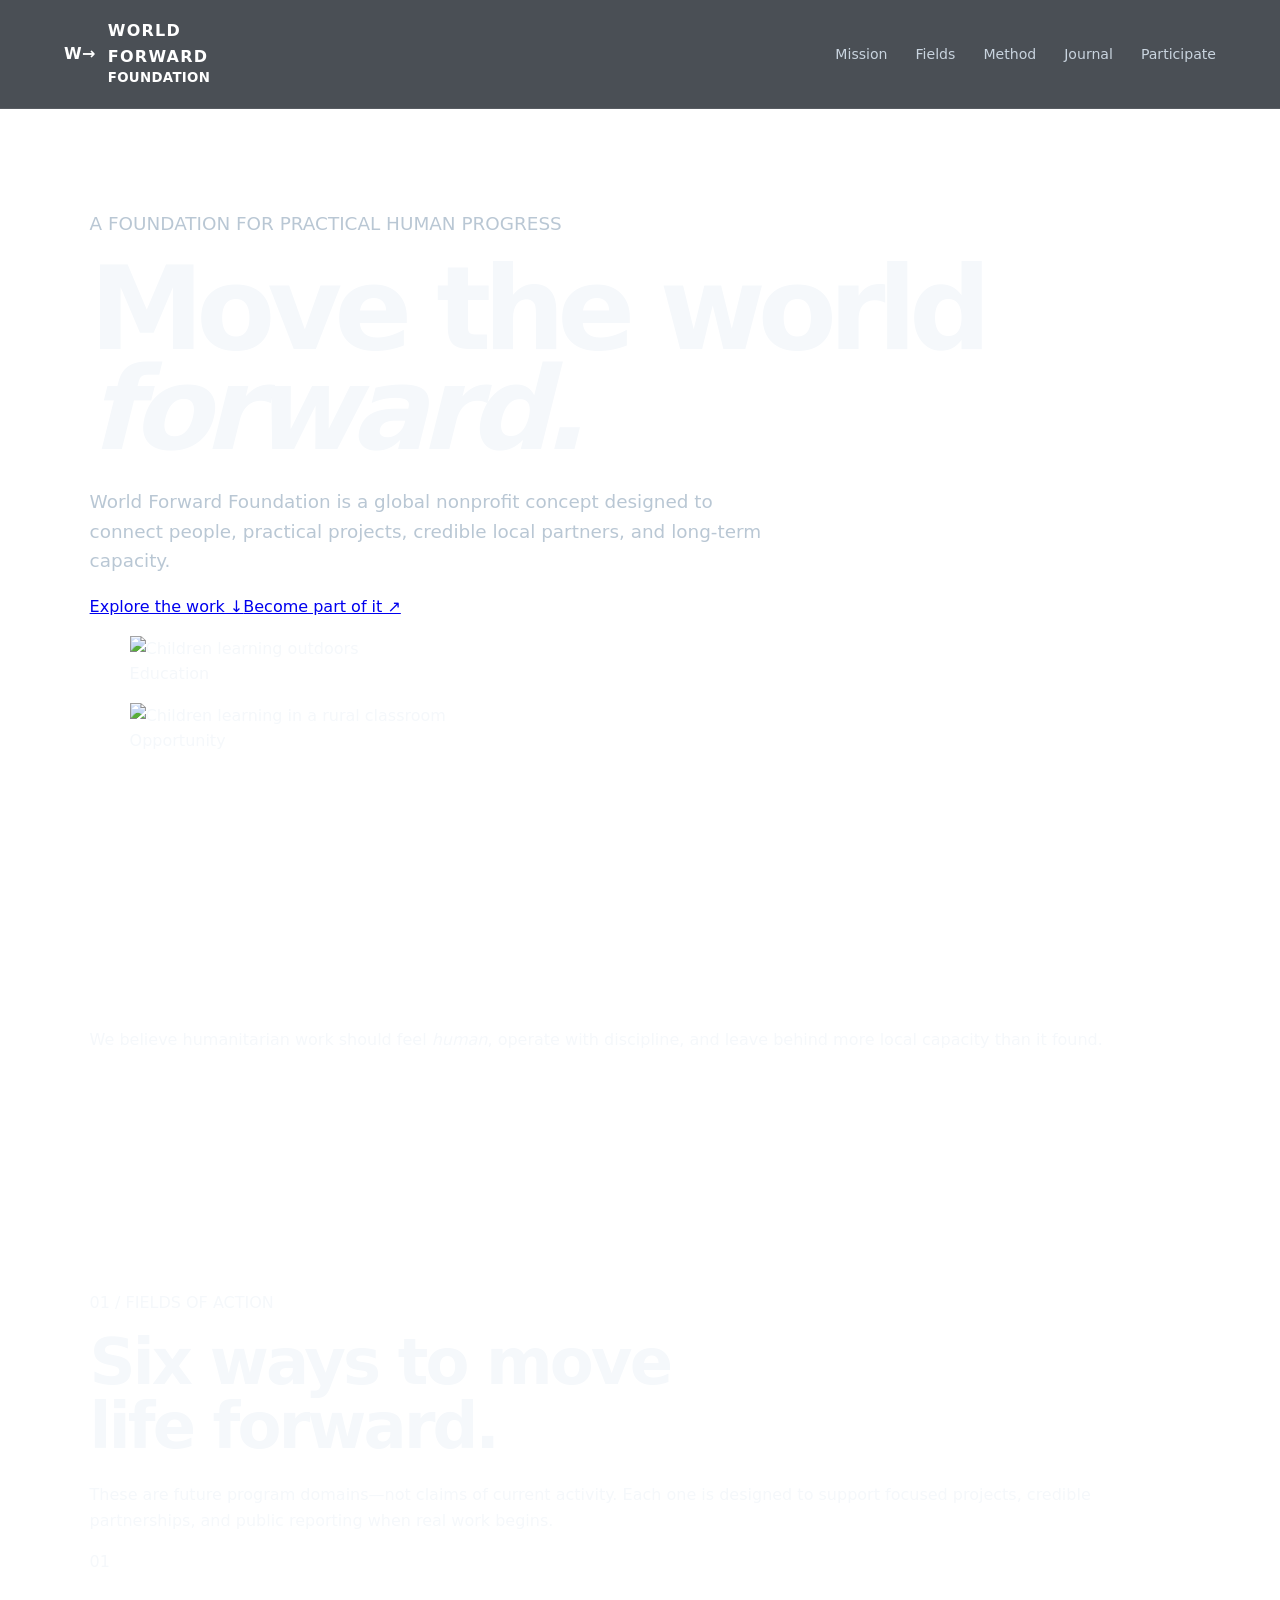
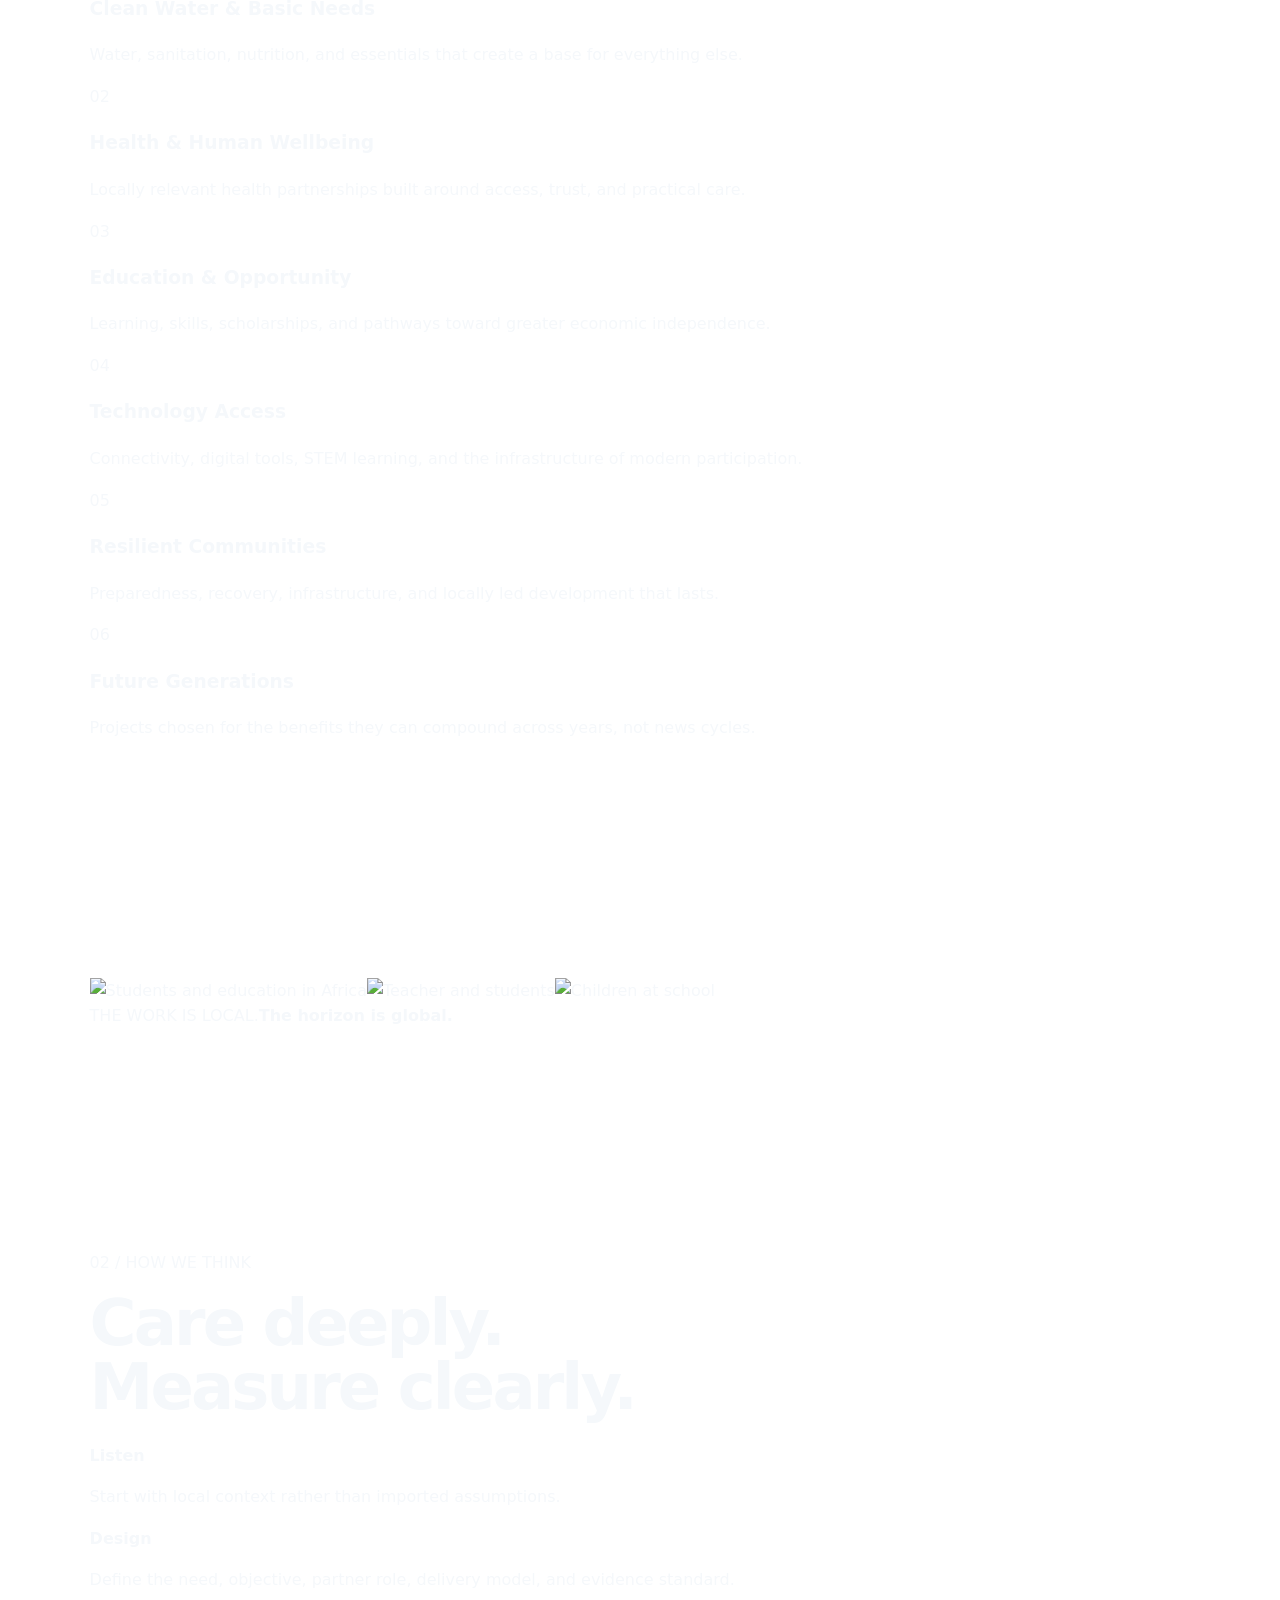
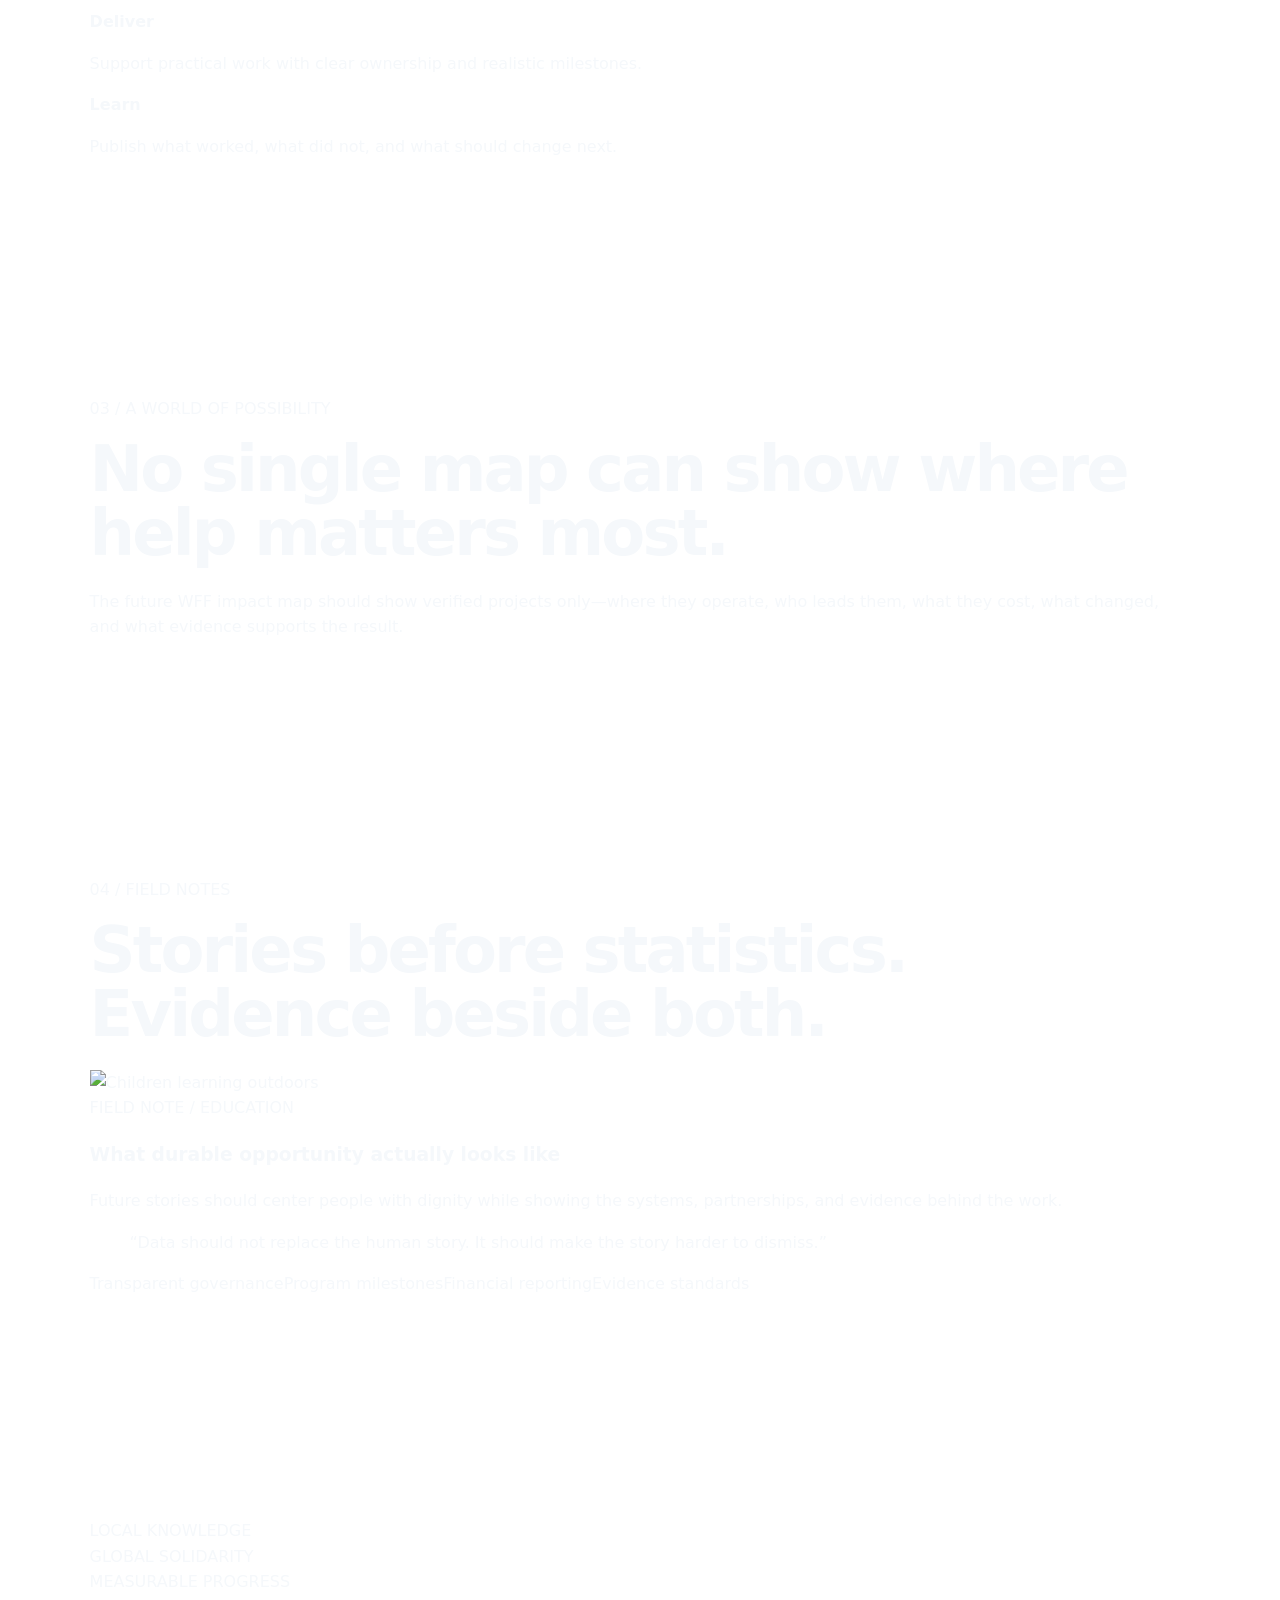
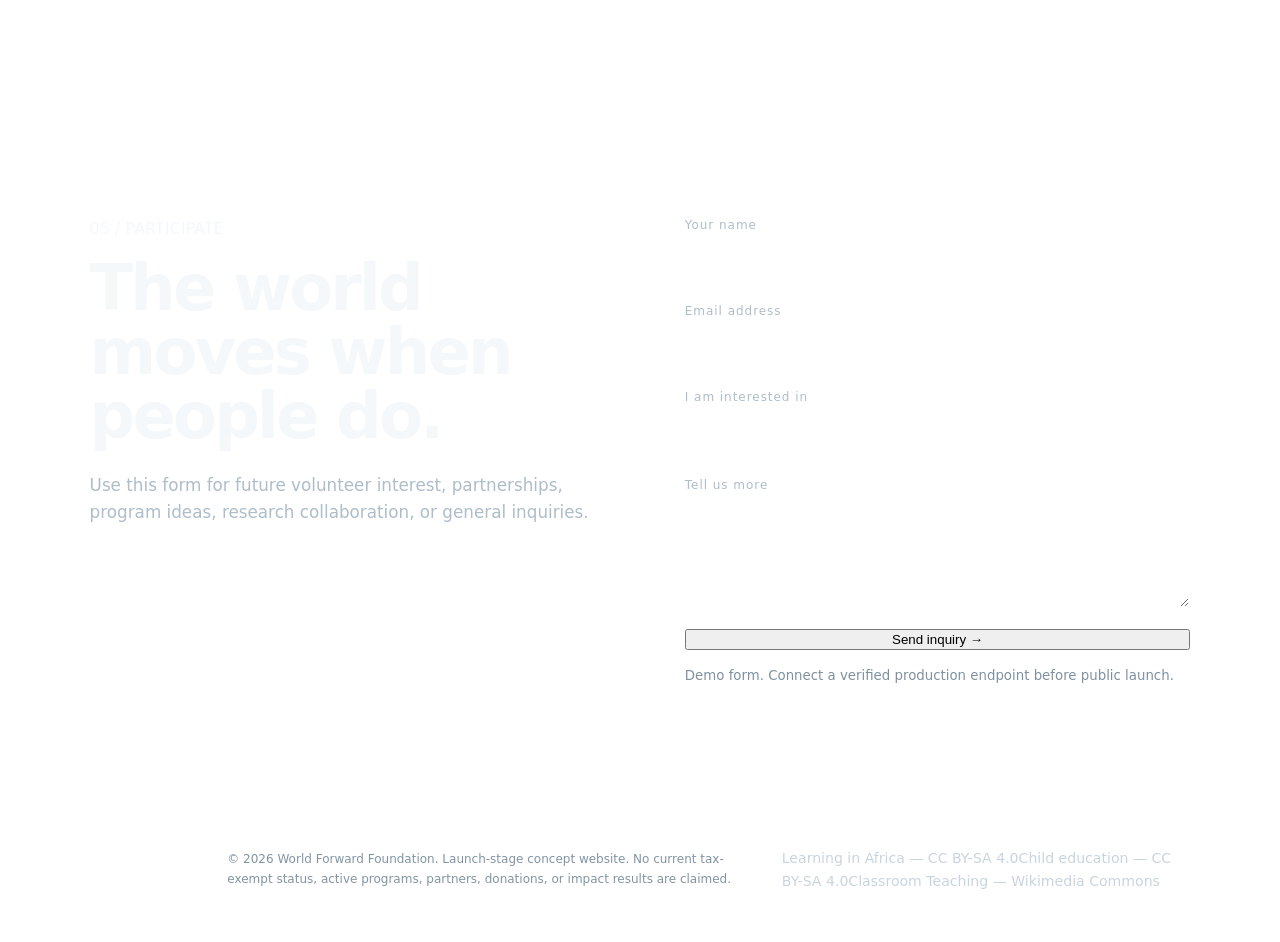
==== index.html @ eb0d929a "Completely redesign WFF as global humanitarian editorial experience" ====
<!doctype html><html lang="en"><head><meta charset="utf-8"><meta name="viewport" content="width=device-width,initial-scale=1"><title>World Forward Foundation | WFF</title><meta name="description" content="World Forward Foundation is a global nonprofit concept for practical, measurable human progress across borders."><link rel="stylesheet" href="styles.css"></head><body><header><a class="brand" href="#top"><span class="mark">W→</span><span><b>WORLD FORWARD</b><small>FOUNDATION</small></span></a><nav><a href="#mission">Mission</a><a href="#fields">Fields</a><a href="#method">Method</a><a href="#journal">Journal</a><a class="donate" href="#contact">Participate</a></nav><button id="menu" aria-label="Toggle navigation">Menu</button></header><main id="top"><section class="hero"><div class="hero-copy"><p class="label">A FOUNDATION FOR PRACTICAL HUMAN PROGRESS</p><h1>Move the world<br><i>forward.</i></h1><p class="intro">World Forward Foundation is a global nonprofit concept designed to connect people, practical projects, credible local partners, and long-term capacity.</p><div class="hero-links"><a href="#fields">Explore the work ↓</a><a href="#contact">Become part of it ↗</a></div></div><div class="hero-collage"><figure class="photo p1"><img src="https://commons.wikimedia.org/wiki/Special:Redirect/file/Learning%20in%20Africa.jpg?width=1200" alt="Children learning outdoors"><figcaption>Education</figcaption></figure><figure class="photo p2"><img src="https://commons.wikimedia.org/wiki/Special:Redirect/file/Child%20education%201234.jpg?width=1200" alt="Children learning in a rural classroom"><figcaption>Opportunity</figcaption></figure><div class="globe" aria-hidden="true"><span></span><span></span><span></span></div></div></section><section class="statement reveal" id="mission"><p>We believe humanitarian work should feel <em>human</em>, operate with discipline, and leave behind more local capacity than it found.</p></section><section id="fields" class="fields"><div class="fields-head"><div><span class="chapter">01 / FIELDS OF ACTION</span><h2>Six ways to move<br>life forward.</h2></div><p>These are future program domains—not claims of current activity. Each one is designed to support focused projects, credible partnerships, and public reporting when real work begins.</p></div><div class="field-grid"><article class="field reveal"><span>01</span><h3>Clean Water & Basic Needs</h3><p>Water, sanitation, nutrition, and essentials that create a base for everything else.</p><div class="field-line"></div></article><article class="field reveal"><span>02</span><h3>Health & Human Wellbeing</h3><p>Locally relevant health partnerships built around access, trust, and practical care.</p><div class="field-line"></div></article><article class="field reveal"><span>03</span><h3>Education & Opportunity</h3><p>Learning, skills, scholarships, and pathways toward greater economic independence.</p><div class="field-line"></div></article><article class="field reveal"><span>04</span><h3>Technology Access</h3><p>Connectivity, digital tools, STEM learning, and the infrastructure of modern participation.</p><div class="field-line"></div></article><article class="field reveal"><span>05</span><h3>Resilient Communities</h3><p>Preparedness, recovery, infrastructure, and locally led development that lasts.</p><div class="field-line"></div></article><article class="field reveal"><span>06</span><h3>Future Generations</h3><p>Projects chosen for the benefits they can compound across years, not news cycles.</p><div class="field-line"></div></article></div></section><section class="image-break"><div class="image-track"><img src="https://commons.wikimedia.org/wiki/Special:Redirect/file/Africa%20education.jpg?width=1600" alt="Students and education in Africa"><img src="https://commons.wikimedia.org/wiki/Special:Redirect/file/Classroom%20Teaching.jpg?width=1600" alt="Teacher and students"><img src="https://commons.wikimedia.org/wiki/Special:Redirect/file/Children%20at%20school%20in%20Africa.jpg?width=1200" alt="Children at school"></div><div class="image-caption"><span>THE WORK IS LOCAL.</span><strong>The horizon is global.</strong></div></section><section id="method" class="method"><div class="method-title reveal"><span class="chapter">02 / HOW WE THINK</span><h2>Care deeply.<br>Measure clearly.</h2></div><div class="method-steps"><article><b>Listen</b><p>Start with local context rather than imported assumptions.</p></article><article><b>Design</b><p>Define the need, objective, partner role, delivery model, and evidence standard.</p></article><article><b>Deliver</b><p>Support practical work with clear ownership and realistic milestones.</p></article><article><b>Learn</b><p>Publish what worked, what did not, and what should change next.</p></article></div></section><section class="map-section"><div class="map-copy reveal"><span class="chapter">03 / A WORLD OF POSSIBILITY</span><h2>No single map can show where help matters most.</h2><p>The future WFF impact map should show verified projects only—where they operate, who leads them, what they cost, what changed, and what evidence supports the result.</p></div><div class="world-map" aria-label="Abstract world map"><span class="land l1"></span><span class="land l2"></span><span class="land l3"></span><span class="land l4"></span><span class="route r1"></span><span class="route r2"></span><i class="pulse a"></i><i class="pulse b"></i><i class="pulse c"></i></div></section><section id="journal" class="journal"><div class="journal-head"><span class="chapter">04 / FIELD NOTES</span><h2>Stories before statistics.<br>Evidence beside both.</h2></div><div class="journal-grid"><article class="feature reveal"><div class="feature-img"><img src="https://commons.wikimedia.org/wiki/Special:Redirect/file/Learning%20in%20Africa.jpg?width=1400" alt="Children learning outdoors"></div><span>FIELD NOTE / EDUCATION</span><h3>What durable opportunity actually looks like</h3><p>Future stories should center people with dignity while showing the systems, partnerships, and evidence behind the work.</p></article><aside><blockquote>“Data should not replace the human story. It should make the story harder to dismiss.”</blockquote><div class="proof"><span>Transparent governance</span><span>Program milestones</span><span>Financial reporting</span><span>Evidence standards</span></div></aside></div></section><section class="manifesto"><div class="manifesto-line">LOCAL KNOWLEDGE</div><div class="manifesto-line outline">GLOBAL SOLIDARITY</div><div class="manifesto-line">MEASURABLE PROGRESS</div></section><section id="contact" class="contact"><div class="contact-intro"><span class="chapter">05 / PARTICIPATE</span><h2>The world moves when people do.</h2><p>Use this form for future volunteer interest, partnerships, program ideas, research collaboration, or general inquiries.</p></div><form id="contactForm"><label>Your name<input required name="name"></label><label>Email address<input required type="email" name="email"></label><label>I am interested in<select name="interest"><option>Volunteering</option><option>Institutional partnership</option><option>Program collaboration</option><option>Research / technical support</option><option>General inquiry</option></select></label><label>Tell us more<textarea required name="message" rows="5"></textarea></label><button type="submit">Send inquiry <span>→</span></button><small id="status">Demo form. Connect a verified production endpoint before public launch.</small></form></section></main><footer><div class="brand"><span class="mark">W→</span><span><b>WORLD FORWARD</b><small>FOUNDATION</small></span></div><p>© 2026 World Forward Foundation. Launch-stage concept website. No current tax-exempt status, active programs, partners, donations, or impact results are claimed.</p><div class="credits"><a href="https://commons.wikimedia.org/wiki/File:Learning_in_Africa.jpg" target="_blank" rel="noreferrer">Learning in Africa — CC BY-SA 4.0</a><a href="https://commons.wikimedia.org/wiki/File:Child_education_1234.jpg" target="_blank" rel="noreferrer">Child education — CC BY-SA 4.0</a><a href="https://commons.wikimedia.org/wiki/File:Classroom_Teaching.jpg" target="_blank" rel="noreferrer">Classroom Teaching — Wikimedia Commons</a></div></footer><script src="script.js"></script></body></html>
---- styles.css ----
*{box-sizing:border-box}html{scroll-behavior:smooth}body{margin:0;background:var(--bg);color:#f5f8fb;font-family:Inter,ui-sans-serif,system-ui,-apple-system,Segoe UI,sans-serif;line-height:1.6}body:before{content:"";position:fixed;inset:0;pointer-events:none;background:radial-gradient(circle at 80% 10%,color-mix(in srgb,var(--accent) 12%,transparent),transparent 30%),linear-gradient(90deg,rgba(255,255,255,.025) 1px,transparent 1px),linear-gradient(rgba(255,255,255,.02) 1px,transparent 1px);background-size:auto,70px 70px,70px 70px}header{position:fixed;z-index:20;top:0;left:0;right:0;display:flex;align-items:center;justify-content:space-between;padding:18px 5vw;background:rgba(5,12,20,.72);backdrop-filter:blur(18px);border-bottom:1px solid #ffffff14}.brand{display:flex;align-items:center;gap:12px;color:white;text-decoration:none}.brand b{display:grid;place-items:center;width:46px;height:46px;border:1px solid var(--accent);border-radius:50%;letter-spacing:.08em}.brand span{font-weight:700;letter-spacing:.02em}nav{display:flex;gap:28px}nav a,footer a{color:#c9d4df;text-decoration:none;font-size:.88rem}nav a:hover{color:white}#menu{display:none;background:none;border:0;color:white;font-size:1.5rem}.hero{min-height:100vh;display:flex;flex-direction:column;justify-content:center;padding:130px 7vw 70px;position:relative;overflow:hidden}.hero h1{font-size:clamp(3.8rem,9vw,9rem);line-height:.87;letter-spacing:-.07em;max-width:1050px;margin:20px 0 28px}.hero p{max-width:700px;font-size:1.15rem;color:#b9c7d4}.eyebrow{font-size:.72rem;letter-spacing:.24em;color:var(--accent);font-weight:800}.actions{display:flex;gap:14px;margin-top:25px}.btn,.ghost{display:inline-block;padding:14px 20px;border-radius:999px;text-decoration:none;font-weight:750;border:0;cursor:pointer}.btn{background:var(--accent);color:#061018}.ghost{border:1px solid #ffffff38;color:white}.scroll{position:absolute;bottom:30px;color:#748596;font-size:.68rem;letter-spacing:.2em}.orb{position:absolute;width:500px;height:500px;right:-80px;top:17%;border-radius:50%;border:1px solid #ffffff22;background:radial-gradient(circle at 35% 30%,color-mix(in srgb,var(--accent2) 45%,transparent),transparent 32%),radial-gradient(circle at 60% 65%,color-mix(in srgb,var(--accent) 35%,transparent),transparent 45%);box-shadow:inset 0 0 80px #ffffff0d,0 0 120px color-mix(in srgb,var(--accent) 15%,transparent);animation:float 7s ease-in-out infinite}@keyframes float{50%{transform:translateY(-18px) rotate(5deg)}}section{padding:110px 7vw;border-top:1px solid #ffffff12}.split,.section-head,.impact,.contact,.cta{display:grid;grid-template-columns:1fr 1fr;gap:7vw;align-items:start}h2{font-size:clamp(2.4rem,5vw,5rem);line-height:1;letter-spacing:-.045em;margin:15px 0 24px}.split p,.section-head p,.impact-copy p,.trans p,.contact p{color:#aebdca;font-size:1.05rem}.muted{font-size:.86rem!important}.grid{display:grid;grid-template-columns:repeat(3,1fr);gap:14px;margin-top:55px}.card{min-height:300px;padding:28px;border:1px solid #ffffff18;background:#ffffff08;position:relative;transition:.3s}.card:hover{transform:translateY(-6px);border-color:color-mix(in srgb,var(--accent) 60%,transparent);background:#ffffff0d}.card span{color:var(--accent);font-size:.75rem}.card h3{font-size:1.55rem;margin-top:55px}.card p{color:#9eb0bf}.text-btn{background:none;border:0;padding:0;color:white;font-weight:700;cursor:pointer}.map{min-height:520px;border-radius:50%;aspect-ratio:1;max-width:520px;border:1px solid #ffffff24;position:relative;display:grid;place-items:center;background:radial-gradient(circle,color-mix(in srgb,var(--accent2) 13%,transparent),transparent 60%)}.rings,.rings:before,.rings:after{position:absolute;inset:14%;border:1px solid #ffffff17;border-radius:50%;content:""}.rings:before{inset:18%}.rings:after{inset:36%}.dot{position:absolute;width:10px;height:10px;border-radius:50%;background:var(--accent);box-shadow:0 0 20px var(--accent)}.d1{top:28%;left:35%}.d2{top:54%;right:20%}.d3{bottom:23%;left:30%}.d4{top:18%;right:35%}.map strong{font-size:.72rem;letter-spacing:.18em}.metrics{display:grid;grid-template-columns:repeat(3,1fr);gap:10px;margin-top:35px}.metrics div{padding:18px;border-top:1px solid #ffffff26}.metrics b{display:block;color:var(--accent);font-size:1.4rem}.metrics span{font-size:.78rem;color:#aebdca}.trans{text-align:center}.trans p{max-width:720px;margin:auto}.trans-row{display:grid;grid-template-columns:repeat(4,1fr);margin-top:50px;border:1px solid #ffffff16}.trans-row span{padding:24px;border-right:1px solid #ffffff16}.trans-row span:last-child{border:0}.cta{align-items:end;background:linear-gradient(120deg,color-mix(in srgb,var(--accent) 14%,transparent),transparent)}.cta .btn{justify-self:end}.contact form{display:grid;gap:15px}.contact label{font-size:.75rem;letter-spacing:.08em;color:#aebdca}.contact input,.contact textarea,.contact select{width:100%;margin-top:7px;padding:14px;background:#ffffff08;border:1px solid #ffffff20;border-radius:8px;color:white}.contact select option{color:#111}.contact small{color:#7f91a0}footer{padding:40px 7vw;border-top:1px solid #ffffff15;display:flex;align-items:center;justify-content:space-between;gap:25px;color:#8294a4;font-size:.75rem}.modal{display:none;position:fixed;inset:0;z-index:50;background:#000b;backdrop-filter:blur(10px);place-items:center;padding:20px}.modal.open{display:grid}.modalbox{max-width:650px;background:#0b1823;border:1px solid #ffffff25;padding:45px;position:relative}.modalbox #close{position:absolute;right:20px;top:15px;background:none;border:0;color:white;font-size:2rem;cursor:pointer}@media(max-width:850px){nav{display:none;position:absolute;top:82px;left:0;right:0;background:#07111ff5;padding:25px 7vw;flex-direction:column}nav.open{display:flex}#menu{display:block}.orb{width:340px;height:340px;opacity:.6}.split,.section-head,.impact,.contact,.cta{grid-template-columns:1fr}.grid{grid-template-columns:1fr}.map{max-width:390px}.trans-row{grid-template-columns:1fr 1fr}.trans-row span{border-bottom:1px solid #ffffff16}.cta .btn{justify-self:start}footer{align-items:flex-start;flex-direction:column}.hero h1{font-size:clamp(3.4rem,16vw,6rem)}}
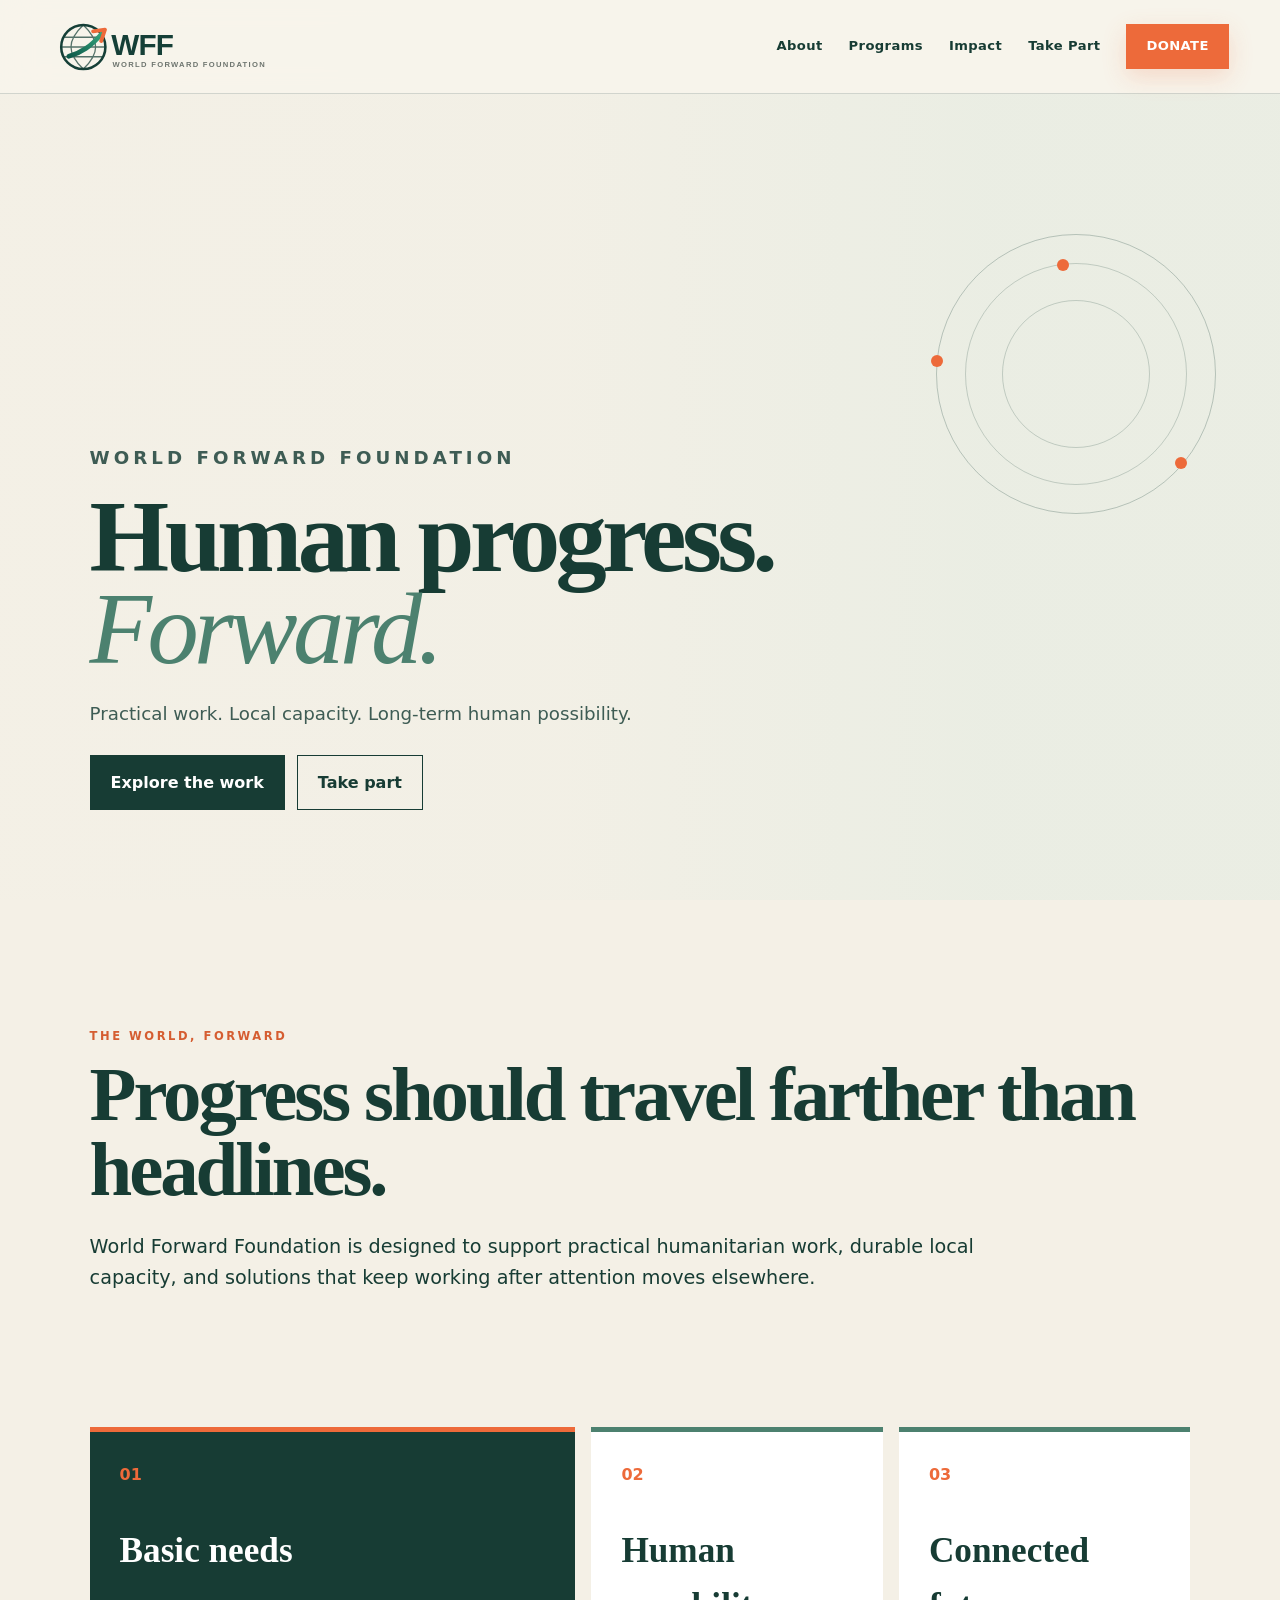
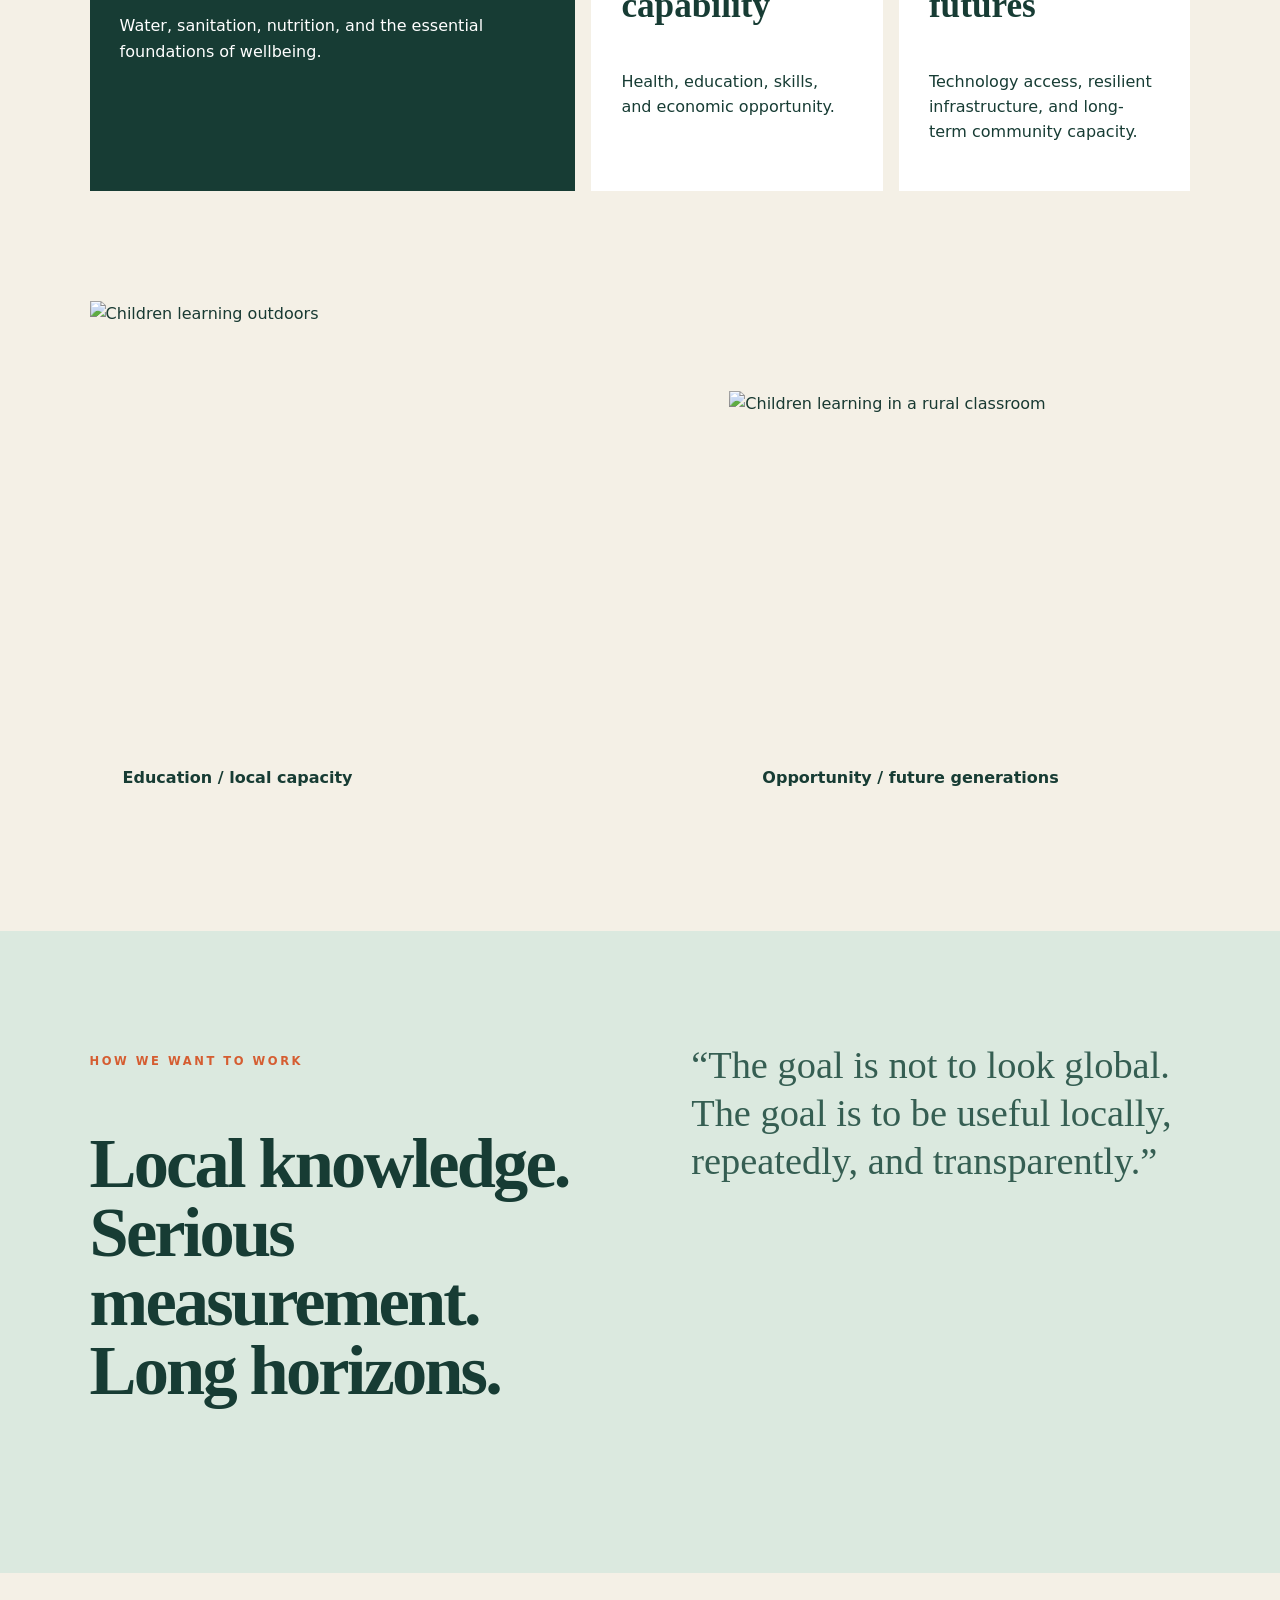
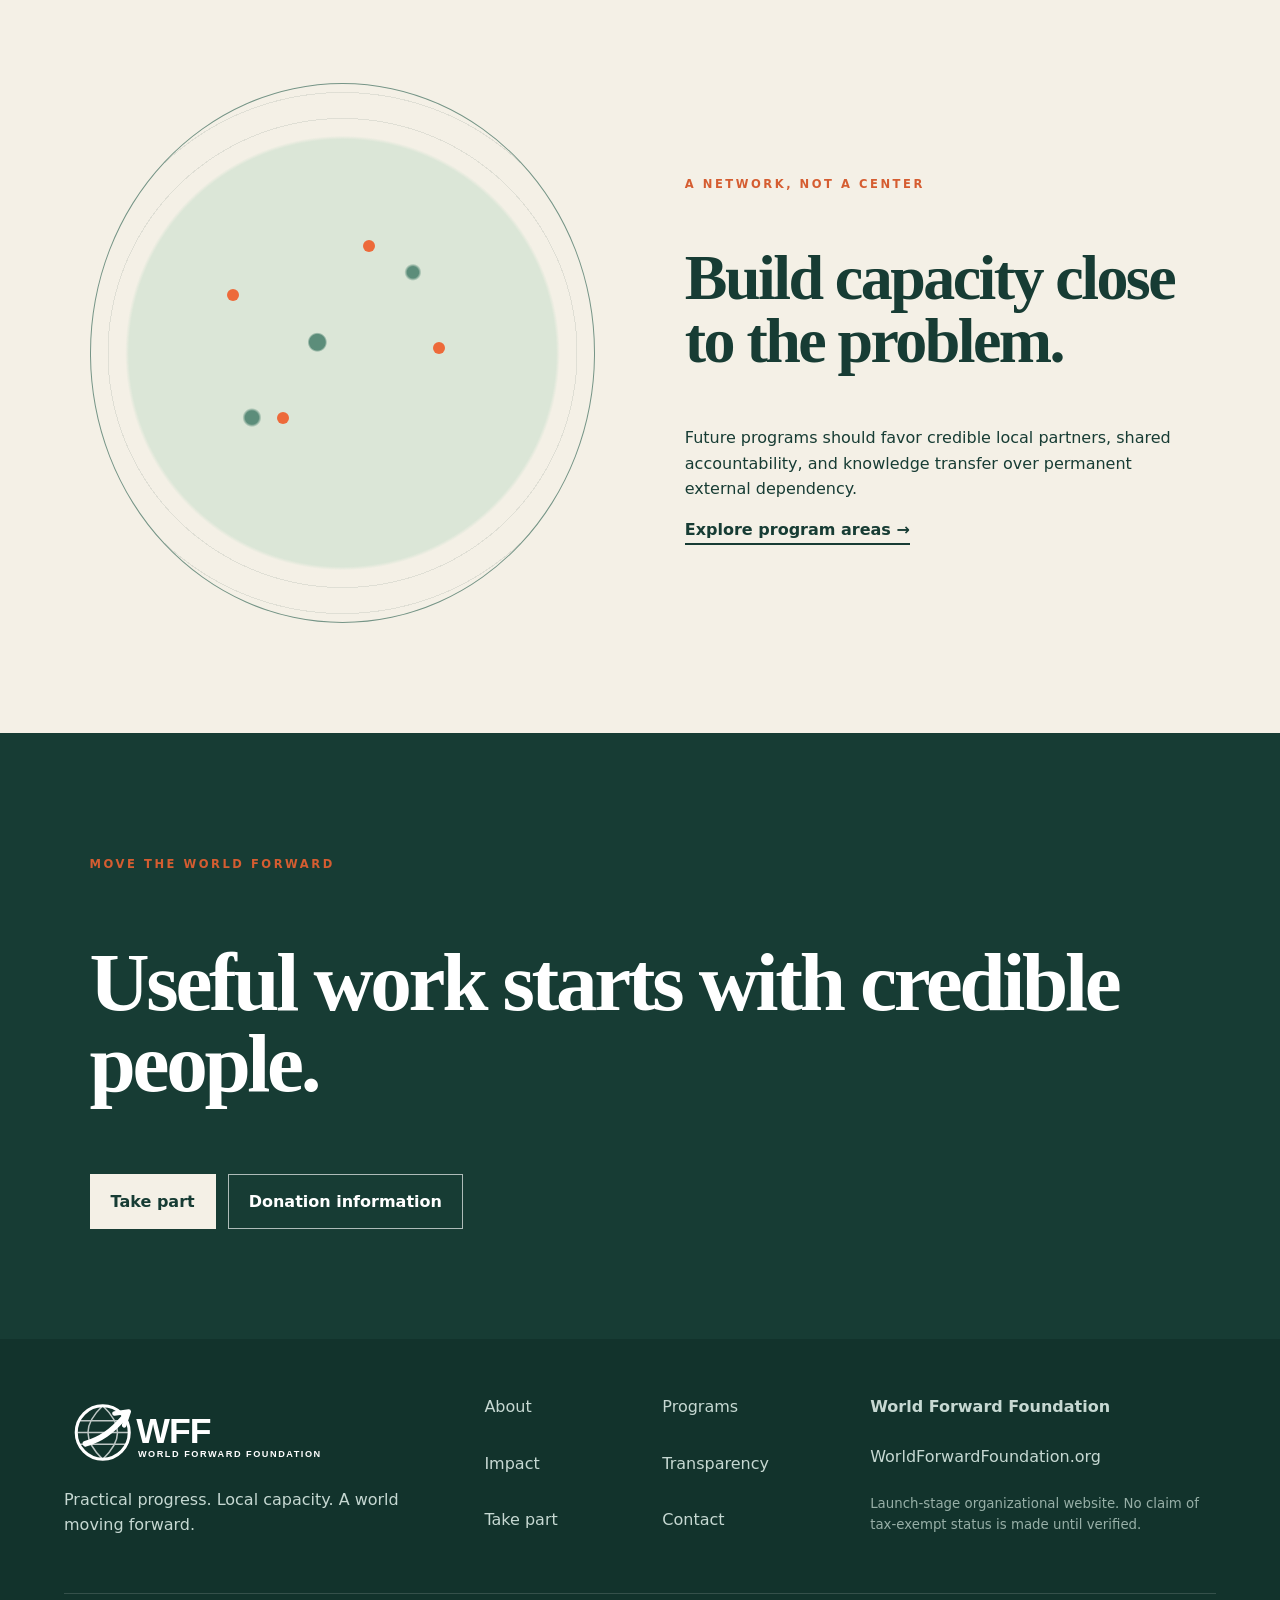
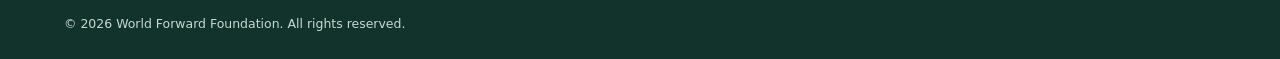
==== commit b0bf903e: "Transform World Forward home into multi-page architecture" ====
--- a/index.html
+++ b/index.html
@@ -1 +1 @@
-<!doctype html><html lang="en"><head><meta charset="utf-8"><meta name="viewport" content="width=device-width,initial-scale=1"><title>World Forward Foundation | WFF</title><meta name="description" content="World Forward Foundation is a global nonprofit concept for practical, measurable human progress across borders."><link rel="stylesheet" href="styles.css"></head><body><header><a class="brand" href="#top"><span class="mark">W→</span><span><b>WORLD FORWARD</b><small>FOUNDATION</small></span></a><nav><a href="#mission">Mission</a><a href="#fields">Fields</a><a href="#method">Method</a><a href="#journal">Journal</a><a class="donate" href="#contact">Participate</a></nav><button id="menu" aria-label="Toggle navigation">Menu</button></header><main id="top"><section class="hero"><div class="hero-copy"><p class="label">A FOUNDATION FOR PRACTICAL HUMAN PROGRESS</p><h1>Move the world<br><i>forward.</i></h1><p class="intro">World Forward Foundation is a global nonprofit concept designed to connect people, practical projects, credible local partners, and long-term capacity.</p><div class="hero-links"><a href="#fields">Explore the work ↓</a><a href="#contact">Become part of it ↗</a></div></div><div class="hero-collage"><figure class="photo p1"><img src="https://commons.wikimedia.org/wiki/Special:Redirect/file/Learning%20in%20Africa.jpg?width=1200" alt="Children learning outdoors"><figcaption>Education</figcaption></figure><figure class="photo p2"><img src="https://commons.wikimedia.org/wiki/Special:Redirect/file/Child%20education%201234.jpg?width=1200" alt="Children learning in a rural classroom"><figcaption>Opportunity</figcaption></figure><div class="globe" aria-hidden="true"><span></span><span></span><span></span></div></div></section><section class="statement reveal" id="mission"><p>We believe humanitarian work should feel <em>human</em>, operate with discipline, and leave behind more local capacity than it found.</p></section><section id="fields" class="fields"><div class="fields-head"><div><span class="chapter">01 / FIELDS OF ACTION</span><h2>Six ways to move<br>life forward.</h2></div><p>These are future program domains—not claims of current activity. Each one is designed to support focused projects, credible partnerships, and public reporting when real work begins.</p></div><div class="field-grid"><article class="field reveal"><span>01</span><h3>Clean Water & Basic Needs</h3><p>Water, sanitation, nutrition, and essentials that create a base for everything else.</p><div class="field-line"></div></article><article class="field reveal"><span>02</span><h3>Health & Human Wellbeing</h3><p>Locally relevant health partnerships built around access, trust, and practical care.</p><div class="field-line"></div></article><article class="field reveal"><span>03</span><h3>Education & Opportunity</h3><p>Learning, skills, scholarships, and pathways toward greater economic independence.</p><div class="field-line"></div></article><article class="field reveal"><span>04</span><h3>Technology Access</h3><p>Connectivity, digital tools, STEM learning, and the infrastructure of modern participation.</p><div class="field-line"></div></article><article class="field reveal"><span>05</span><h3>Resilient Communities</h3><p>Preparedness, recovery, infrastructure, and locally led development that lasts.</p><div class="field-line"></div></article><article class="field reveal"><span>06</span><h3>Future Generations</h3><p>Projects chosen for the benefits they can compound across years, not news cycles.</p><div class="field-line"></div></article></div></section><section class="image-break"><div class="image-track"><img src="https://commons.wikimedia.org/wiki/Special:Redirect/file/Africa%20education.jpg?width=1600" alt="Students and education in Africa"><img src="https://commons.wikimedia.org/wiki/Special:Redirect/file/Classroom%20Teaching.jpg?width=1600" alt="Teacher and students"><img src="https://commons.wikimedia.org/wiki/Special:Redirect/file/Children%20at%20school%20in%20Africa.jpg?width=1200" alt="Children at school"></div><div class="image-caption"><span>THE WORK IS LOCAL.</span><strong>The horizon is global.</strong></div></section><section id="method" class="method"><div class="method-title reveal"><span class="chapter">02 / HOW WE THINK</span><h2>Care deeply.<br>Measure clearly.</h2></div><div class="method-steps"><article><b>Listen</b><p>Start with local context rather than imported assumptions.</p></article><article><b>Design</b><p>Define the need, objective, partner role, delivery model, and evidence standard.</p></article><article><b>Deliver</b><p>Support practical work with clear ownership and realistic milestones.</p></article><article><b>Learn</b><p>Publish what worked, what did not, and what should change next.</p></article></div></section><section class="map-section"><div class="map-copy reveal"><span class="chapter">03 / A WORLD OF POSSIBILITY</span><h2>No single map can show where help matters most.</h2><p>The future WFF impact map should show verified projects only—where they operate, who leads them, what they cost, what changed, and what evidence supports the result.</p></div><div class="world-map" aria-label="Abstract world map"><span class="land l1"></span><span class="land l2"></span><span class="land l3"></span><span class="land l4"></span><span class="route r1"></span><span class="route r2"></span><i class="pulse a"></i><i class="pulse b"></i><i class="pulse c"></i></div></section><section id="journal" class="journal"><div class="journal-head"><span class="chapter">04 / FIELD NOTES</span><h2>Stories before statistics.<br>Evidence beside both.</h2></div><div class="journal-grid"><article class="feature reveal"><div class="feature-img"><img src="https://commons.wikimedia.org/wiki/Special:Redirect/file/Learning%20in%20Africa.jpg?width=1400" alt="Children learning outdoors"></div><span>FIELD NOTE / EDUCATION</span><h3>What durable opportunity actually looks like</h3><p>Future stories should center people with dignity while showing the systems, partnerships, and evidence behind the work.</p></article><aside><blockquote>“Data should not replace the human story. It should make the story harder to dismiss.”</blockquote><div class="proof"><span>Transparent governance</span><span>Program milestones</span><span>Financial reporting</span><span>Evidence standards</span></div></aside></div></section><section class="manifesto"><div class="manifesto-line">LOCAL KNOWLEDGE</div><div class="manifesto-line outline">GLOBAL SOLIDARITY</div><div class="manifesto-line">MEASURABLE PROGRESS</div></section><section id="contact" class="contact"><div class="contact-intro"><span class="chapter">05 / PARTICIPATE</span><h2>The world moves when people do.</h2><p>Use this form for future volunteer interest, partnerships, program ideas, research collaboration, or general inquiries.</p></div><form id="contactForm"><label>Your name<input required name="name"></label><label>Email address<input required type="email" name="email"></label><label>I am interested in<select name="interest"><option>Volunteering</option><option>Institutional partnership</option><option>Program collaboration</option><option>Research / technical support</option><option>General inquiry</option></select></label><label>Tell us more<textarea required name="message" rows="5"></textarea></label><button type="submit">Send inquiry <span>→</span></button><small id="status">Demo form. Connect a verified production endpoint before public launch.</small></form></section></main><footer><div class="brand"><span class="mark">W→</span><span><b>WORLD FORWARD</b><small>FOUNDATION</small></span></div><p>© 2026 World Forward Foundation. Launch-stage concept website. No current tax-exempt status, active programs, partners, donations, or impact results are claimed.</p><div class="credits"><a href="https://commons.wikimedia.org/wiki/File:Learning_in_Africa.jpg" target="_blank" rel="noreferrer">Learning in Africa — CC BY-SA 4.0</a><a href="https://commons.wikimedia.org/wiki/File:Child_education_1234.jpg" target="_blank" rel="noreferrer">Child education — CC BY-SA 4.0</a><a href="https://commons.wikimedia.org/wiki/File:Classroom_Teaching.jpg" target="_blank" rel="noreferrer">Classroom Teaching — Wikimedia Commons</a></div></footer><script src="script.js"></script></body></html>+<!doctype html><html lang="en"><head><meta charset="utf-8"><meta name="viewport" content="width=device-width,initial-scale=1"><meta name="color-scheme" content="light dark"><title>World Forward Foundation | Human Progress, Forward</title><meta name="description" content="A global nonprofit concept focused on practical humanitarian progress, local capacity, education, health, water, technology access, and resilient communities."><link rel="canonical" href="https://worldforwardfoundation.org/"><meta property="og:type" content="website"><meta property="og:site_name" content="World Forward Foundation"><meta property="og:title" content="World Forward Foundation | Human Progress, Forward"><meta property="og:description" content="A global nonprofit concept focused on practical humanitarian progress, local capacity, education, health, water, technology access, and resilient communities."><meta property="og:url" content="https://worldforwardfoundation.org/"><meta property="og:image" content="https://commons.wikimedia.org/wiki/Special:Redirect/file/Learning%20in%20Africa.jpg?width=1600"><meta name="twitter:card" content="summary_large_image"><meta name="twitter:title" content="World Forward Foundation | Human Progress, Forward"><meta name="twitter:description" content="A global nonprofit concept focused on practical humanitarian progress, local capacity, education, health, water, technology access, and resilient communities."><link rel="icon" href="/assets/favicon.svg" type="image/svg+xml"><link rel="stylesheet" href="/site.css"><script type="application/ld+json">{"@context":"https://schema.org","@graph":[{"@type":["Organization","NGO"],"@id":"https://worldforwardfoundation.org/#organization","name":"World Forward Foundation","url":"https://worldforwardfoundation.org","description":"A global nonprofit concept focused on practical humanitarian progress, local capacity, education, health, water, technology access, and resilient communities."},{"@type":"WebSite","@id":"https://worldforwardfoundation.org/#website","url":"https://worldforwardfoundation.org","name":"World Forward Foundation","publisher":{"@id":"https://worldforwardfoundation.org/#organization"}},{"@type":"WebPage","@id":"https://worldforwardfoundation.org/#webpage","url":"https://worldforwardfoundation.org/","name":"World Forward Foundation | Human Progress, Forward","isPartOf":{"@id":"https://worldforwardfoundation.org/#website"},"about":{"@id":"https://worldforwardfoundation.org/#organization"}}]}</script></head><body class="wff"><a class="skip" href="#main">Skip to content</a><header class="global-header"><a class="logo-link" href="/" aria-label="World Forward Foundation home"><img src="/assets/wff-logo.svg" alt="World Forward Foundation"></a><nav aria-label="Primary"><a href="/about">About</a><a href="/initiatives">Programs</a><a href="/impact">Impact</a><a href="/get-involved">Take Part</a><a class="donate" href="/donate">Donate</a></nav><button class="menu" aria-label="Open navigation" aria-expanded="false">☰</button></header><main id="main"><section class="page-hero home-hero"><div class="hero-media" aria-hidden="true"></div><div class="hero-copy"><p class="kicker">WORLD FORWARD FOUNDATION</p><h1>Human progress.<br><em>Forward.</em></h1><p>Practical work. Local capacity. Long-term human possibility.</p><div class="hero-actions"><a class="button ink" href="/initiatives">Explore the work</a><a class="button line" href="/get-involved">Take part</a></div></div><div class="orbit" aria-hidden="true"><i></i><i></i><i></i></div></section><section class="manifesto"><p class="eyebrow">THE WORLD, FORWARD</p><h2>Progress should travel farther than headlines.</h2><p>World Forward Foundation is designed to support practical humanitarian work, durable local capacity, and solutions that keep working after attention moves elsewhere.</p></section><section class="world-grid"><article class="feature"><span>01</span><h3>Basic needs</h3><p>Water, sanitation, nutrition, and the essential foundations of wellbeing.</p></article><article><span>02</span><h3>Human capability</h3><p>Health, education, skills, and economic opportunity.</p></article><article><span>03</span><h3>Connected futures</h3><p>Technology access, resilient infrastructure, and long-term community capacity.</p></article></section><section class="field-mosaic"><figure><img loading="lazy" decoding="async" width="1200" height="900" src="https://commons.wikimedia.org/wiki/Special:Redirect/file/Learning%20in%20Africa.jpg?width=1200" alt="Children learning outdoors"><figcaption>Education / local capacity</figcaption></figure><figure><img loading="lazy" decoding="async" width="1200" height="900" src="https://commons.wikimedia.org/wiki/Special:Redirect/file/Child%20education%201234.jpg?width=1200" alt="Children learning in a rural classroom"><figcaption>Opportunity / future generations</figcaption></figure></section><section class="field-note"><div><p class="eyebrow">HOW WE WANT TO WORK</p><h2>Local knowledge. Serious measurement. Long horizons.</h2></div><blockquote>“The goal is not to look global. The goal is to be useful locally, repeatedly, and transparently.”</blockquote></section><section class="map-section"><div class="map-visual" aria-hidden="true"><span class="pulse p1"></span><span class="pulse p2"></span><span class="pulse p3"></span><span class="pulse p4"></span></div><div><p class="eyebrow">A NETWORK, NOT A CENTER</p><h2>Build capacity close to the problem.</h2><p>Future programs should favor credible local partners, shared accountability, and knowledge transfer over permanent external dependency.</p><a class="text-link" href="/initiatives">Explore program areas →</a></div></section><section class="cta-band"><p class="eyebrow">MOVE THE WORLD FORWARD</p><h2>Useful work starts with credible people.</h2><div><a class="button paper" href="/get-involved">Take part</a><a class="button ghost" href="/donate">Donation information</a></div></section></main><footer class="global-footer"><div class="footer-brand"><img src="/assets/wff-logo.svg" alt=""><p>Practical progress. Local capacity. A world moving forward.</p></div><nav aria-label="Footer"><a href="/about">About</a><a href="/initiatives">Programs</a><a href="/impact">Impact</a><a href="/transparency">Transparency</a><a href="/get-involved">Take part</a><a href="/contact">Contact</a></nav><div class="footer-note"><b>World Forward Foundation</b><span>WorldForwardFoundation.org</span><small>Launch-stage organizational website. No claim of tax-exempt status is made until verified.</small></div><p class="copyright">© 2026 World Forward Foundation. All rights reserved.</p></footer><script src="/site.js" defer></script></body></html>
--- a/site.css
+++ b/site.css
@@ -0,0 +1 @@
+*{box-sizing:border-box}html{scroll-behavior:smooth}body{margin:0;background:#f4f0e6;color:#173c34;font-family:Inter,ui-sans-serif,system-ui,-apple-system,"Segoe UI",sans-serif;line-height:1.58}img{max-width:100%;display:block}a{color:inherit}.skip{position:absolute;left:-9999px;top:10px;background:#fff;color:#163f35;padding:10px;z-index:999}.skip:focus{left:10px}.global-header{height:94px;position:fixed;top:0;left:0;right:0;z-index:80;padding:13px 4vw;display:flex;align-items:center;justify-content:space-between;background:rgba(248,245,236,.92);backdrop-filter:blur(15px);border-bottom:1px solid rgba(21,63,55,.17)}.logo-link{width:255px}.logo-link img{height:64px;width:100%;object-fit:contain;object-position:left center}.global-header nav{display:flex;gap:26px;align-items:center}.global-header nav a{text-decoration:none;font-size:.82rem;font-weight:800;letter-spacing:.03em}.global-header nav a[aria-current=page]{text-decoration:underline;text-underline-offset:6px}.global-header .donate{background:#ed6a3a;color:#fff;padding:12px 20px;text-transform:uppercase;box-shadow:0 8px 24px rgba(237,106,58,.2)}.menu{display:none;background:0;border:0;color:#173c34;font-size:1.6rem}.page-hero{min-height:63vh;padding:170px 7vw 90px;position:relative;overflow:hidden;display:flex;align-items:end;background:#dfeae2}.page-hero.home-hero{min-height:100vh;background:#e9ede3}.hero-media{position:absolute;inset:0;background:linear-gradient(135deg,#dce7dd 0%,#f2e9d8 56%,#ebc9a8 100%)}.home-hero .hero-media{background-image:linear-gradient(90deg,rgba(244,240,230,.97) 0%,rgba(244,240,230,.82) 44%,rgba(244,240,230,.12) 77%),url('https://commons.wikimedia.org/wiki/Special:Redirect/file/Learning%20in%20Africa.jpg?width=1800');background-size:cover;background-position:center}.hero-copy{position:relative;z-index:2;max-width:930px}.kicker,.eyebrow{font-size:.72rem;letter-spacing:.22em;font-weight:900;text-transform:uppercase;color:#d55d31}.page-hero h1{font-family:Georgia,"Times New Roman",serif;font-size:clamp(3.8rem,8vw,8.4rem);line-height:.9;letter-spacing:-.045em;margin:18px 0 25px}.page-hero h1 em{font-weight:400;color:#4c816f}.page-hero p{font-size:1.14rem;max-width:740px;color:#3e5c54}.hero-actions,.cta-band>div{display:flex;gap:12px;flex-wrap:wrap;margin-top:26px}.button{display:inline-flex;align-items:center;justify-content:center;padding:14px 20px;text-decoration:none;font-weight:900;border:1px solid transparent;cursor:pointer}.button.ink{background:#173c34;color:#fff}.button.orange{background:#ed6a3a;color:#fff}.button.line{border-color:#173c34}.button.paper{background:#f4f0e6;color:#173c34}.button.ghost{border-color:rgba(255,255,255,.65);color:#fff}.orbit{position:absolute;right:5vw;top:26%;width:280px;height:280px;border:1px solid rgba(23,60,52,.25);border-radius:50%;animation:spin 24s linear infinite}.orbit:before,.orbit:after{content:"";position:absolute;inset:28px;border:1px solid rgba(23,60,52,.2);border-radius:50%}.orbit:after{inset:65px}.orbit i{position:absolute;width:12px;height:12px;background:#ed6a3a;border-radius:50%}.orbit i:nth-child(1){top:24px;left:120px}.orbit i:nth-child(2){bottom:44px;right:28px}.orbit i:nth-child(3){top:120px;left:-6px}.manifesto{padding:115px 7vw;max-width:1400px}.manifesto h2,.field-note h2,.map-section h2,.cta-band h2,.content-grid h2,.editorial h2,.governance h2,.initiative-index h2,.initiative-stack h2,.impact-lead h2,.status-panel h2,.donate-copy h2,.donor-standards h2,.contact-shell h2,.involve-grid h2{font-family:Georgia,"Times New Roman",serif;line-height:.98;letter-spacing:-.04em}.manifesto h2{font-size:clamp(3rem,6vw,6.4rem);margin:12px 0 25px}.manifesto>p:last-child{max-width:900px;font-size:1.2rem}.world-grid{padding:0 7vw 110px;display:grid;grid-template-columns:1.25fr .75fr .75fr;gap:16px}.world-grid article{min-height:330px;padding:30px;background:#fff;border-top:5px solid #4c816f}.world-grid .feature{background:#173c34;color:#fff;border-color:#ed6a3a}.world-grid span{color:#ed6a3a;font-weight:900}.world-grid h3{font-family:Georgia,serif;font-size:2.2rem}.field-note{padding:110px 7vw;background:#dbe9df;display:grid;grid-template-columns:1fr 1fr;gap:8vw}.field-note h2{font-size:clamp(3rem,5.5vw,5.7rem)}blockquote{font-family:Georgia,serif;font-size:clamp(1.8rem,3vw,3.2rem);line-height:1.25;margin:0;color:#355e52}.map-section{padding:110px 7vw;display:grid;grid-template-columns:1fr 1fr;gap:7vw;align-items:center}.map-visual{height:540px;border-radius:50%;position:relative;background:radial-gradient(circle at 45% 48%,#5c8d7a 0 2%,transparent 2.5%),radial-gradient(circle at 64% 35%,#5c8d7a 0 1.2%,transparent 1.8%),radial-gradient(circle at 32% 62%,#5c8d7a 0 1.4%,transparent 2%),radial-gradient(circle,#dbe6d7 0 58%,transparent 59%),repeating-radial-gradient(circle,#173c3418 0 1px,transparent 1px 26px);border:1px solid #769587}.pulse{position:absolute;width:12px;height:12px;background:#ed6a3a;border-radius:50%;box-shadow:0 0 0 0 rgba(237,106,58,.45);animation:pulse 2.6s infinite}.p1{top:29%;left:54%}.p2{top:48%;left:68%}.p3{top:61%;left:37%}.p4{top:38%;left:27%}.map-section h2{font-size:clamp(3rem,5vw,5.6rem)}.text-link{font-weight:900;text-decoration:none;border-bottom:2px solid currentColor;padding-bottom:4px}.cta-band{padding:110px 7vw;background:#173c34;color:#fff}.cta-band h2{font-size:clamp(3rem,6.5vw,6.7rem);max-width:1100px}.content-grid,.impact-lead,.initiative-index{padding:100px 7vw;display:grid;grid-template-columns:1.2fr .8fr;gap:7vw;align-items:start}.content-grid h2,.impact-lead h2,.initiative-index h2{font-size:clamp(3rem,5vw,5.8rem);margin:12px 0 25px}.principle-card{background:#173c34;color:#fff;padding:35px;border-left:8px solid #ed6a3a;font-family:Georgia,serif;font-size:1.25rem}.editorial,.governance,.donor-standards{padding:100px 7vw;background:#fff}.editorial>h2,.governance h2,.donor-standards h2{font-size:clamp(3rem,5vw,5.5rem)}.three{display:grid;grid-template-columns:repeat(3,1fr);gap:18px}.three article{padding:25px;border-top:3px solid #4c816f;background:#f6f2e9}.three span{color:#ed6a3a;font-weight:900}.governance{display:grid;grid-template-columns:.7fr 1.3fr;gap:7vw}.governance ol{list-style:none;padding:0;margin:0}.governance li{display:grid;grid-template-columns:160px 1fr;gap:20px;padding:22px 0;border-top:1px solid #c9c6bc}.initiative-stack{padding:0 7vw 110px}.initiative-stack article{display:grid;grid-template-columns:110px 1fr;gap:30px;padding:45px 0;border-top:1px solid #789487}.initiative-stack article>span{font-family:Georgia,serif;font-size:3rem;color:#ed6a3a}.initiative-stack h2{font-size:clamp(2.3rem,4vw,4.8rem);margin:0 0 12px}.metric-model{display:grid;grid-template-columns:repeat(5,1fr);padding:0 7vw 100px}.metric-model article{padding:28px;border-top:4px solid #4c816f;border-right:1px solid #bdc8c0}.metric-model b{font-family:Georgia,serif;font-size:3.5rem;color:#ed6a3a}.status-panel{padding:90px 7vw;background:#173c34;color:#fff;display:grid;grid-template-columns:1fr 1fr;gap:7vw}.status-panel h2{font-size:clamp(3rem,6vw,6rem)}.status-list p{display:flex;justify-content:space-between;gap:20px;border-top:1px solid rgba(255,255,255,.3);padding:18px 0}.status-list span{color:#d7e4df}.document-grid{padding:20px 7vw 100px;display:grid;grid-template-columns:repeat(2,1fr);gap:16px}.document-grid article{padding:30px;background:#fff;border-top:4px solid #4c816f}.document-grid span{display:inline-block;margin-top:18px;color:#d55d31;font-weight:800}.involve-grid{padding:100px 7vw;display:grid;grid-template-columns:repeat(3,1fr);gap:16px}.involve-grid article{padding:32px;background:#fff;border-top:5px solid #ed6a3a}.involve-grid h2{font-size:clamp(2.1rem,3vw,3.4rem)}.donate-shell,.contact-shell{padding:110px 7vw;display:grid;grid-template-columns:1fr 1fr;gap:7vw;align-items:start}.donate-copy h2,.contact-shell h2{font-size:clamp(3rem,5vw,5.8rem);margin:10px 0 25px}.compliance{margin:30px 0;padding:22px;background:#fff;border-left:6px solid #ed6a3a}.donation-preview{background:#173c34;color:#fff;padding:35px;box-shadow:0 30px 80px rgba(23,60,52,.18)}.donation-preview h3{font-family:Georgia,serif;font-size:2rem}.amounts{display:grid;grid-template-columns:repeat(4,1fr);gap:8px;margin:18px 0}.amounts button,.donation-preview input{padding:13px;border:1px solid rgba(255,255,255,.3);background:rgba(255,255,255,.07);color:#fff}.donation-preview label{display:grid;gap:7px}.donation-preview .button{width:100%;margin-top:18px}.donation-preview small{display:block;margin-top:14px;color:#afc4bc}.contact-notes{margin-top:35px}.contact-notes p{padding:15px 0;border-top:1px solid #b7c3bb}.contact-form{display:grid;gap:16px;background:#fff;padding:35px}.contact-form label{font-weight:800;font-size:.82rem}.contact-form input,.contact-form select,.contact-form textarea{width:100%;margin-top:7px;padding:13px;border:1px solid #aebbb4;background:#fbfaf7}.form-status{font-size:.8rem;color:#66756e}.global-footer{padding:55px 5vw 25px;background:#12332c;color:#c6d8d2;display:grid;grid-template-columns:1.1fr 1fr 1fr;gap:40px}.footer-brand img{width:265px;filter:brightness(0) invert(1)}.footer-brand p{max-width:370px}.global-footer nav{display:grid;grid-template-columns:1fr 1fr;gap:10px}.global-footer nav a{text-decoration:none}.footer-note{display:grid;gap:6px}.footer-note small{max-width:390px;color:#97afa7}.copyright{grid-column:1/-1;border-top:1px solid rgba(255,255,255,.15);padding-top:20px;margin:0;font-size:.78rem}@keyframes spin{to{transform:rotate(360deg)}}@keyframes pulse{70%{box-shadow:0 0 0 18px rgba(237,106,58,0)}}@media(max-width:900px){.global-header nav{display:none;position:absolute;top:94px;left:0;right:0;padding:25px 6vw;background:#f4f0e6;flex-direction:column;align-items:flex-start}.global-header nav.open{display:flex}.menu{display:block}.page-hero{padding-top:150px}.orbit{opacity:.35;right:-120px}.world-grid,.field-note,.map-section,.content-grid,.governance,.status-panel,.donate-shell,.contact-shell,.impact-lead,.initiative-index{grid-template-columns:1fr}.world-grid,.three,.involve-grid{grid-template-columns:1fr}.metric-model{grid-template-columns:1fr 1fr}.global-footer{grid-template-columns:1fr}.document-grid{grid-template-columns:1fr}.logo-link{width:225px}}@media(max-width:580px){.page-hero h1{font-size:clamp(3.3rem,17vw,5.5rem)}.manifesto,.editorial,.governance,.donor-standards,.content-grid,.impact-lead,.initiative-index,.donate-shell,.contact-shell{padding:75px 6vw}.initiative-stack{padding:0 6vw 75px}.initiative-stack article{grid-template-columns:55px 1fr;gap:14px}.metric-model{grid-template-columns:1fr}.amounts{grid-template-columns:1fr 1fr}.global-footer nav{grid-template-columns:1fr 1fr}.logo-link{width:200px}}@media(prefers-reduced-motion:reduce){html{scroll-behavior:auto}.orbit,.pulse{animation:none}}.field-mosaic{display:grid;grid-template-columns:1.15fr .85fr;gap:16px;padding:0 7vw 110px}.field-mosaic figure{margin:0;position:relative;overflow:hidden;min-height:520px}.field-mosaic figure:last-child{min-height:430px;align-self:end}.field-mosaic img{width:100%;height:100%;position:absolute;inset:0;object-fit:cover;filter:saturate(.88) contrast(1.02)}.field-mosaic figcaption{position:absolute;left:20px;bottom:20px;background:#f4f0e6;padding:10px 13px;font-weight:800;color:#173c34}@media(max-width:900px){.field-mosaic{grid-template-columns:1fr}.field-mosaic figure,.field-mosaic figure:last-child{min-height:420px}}
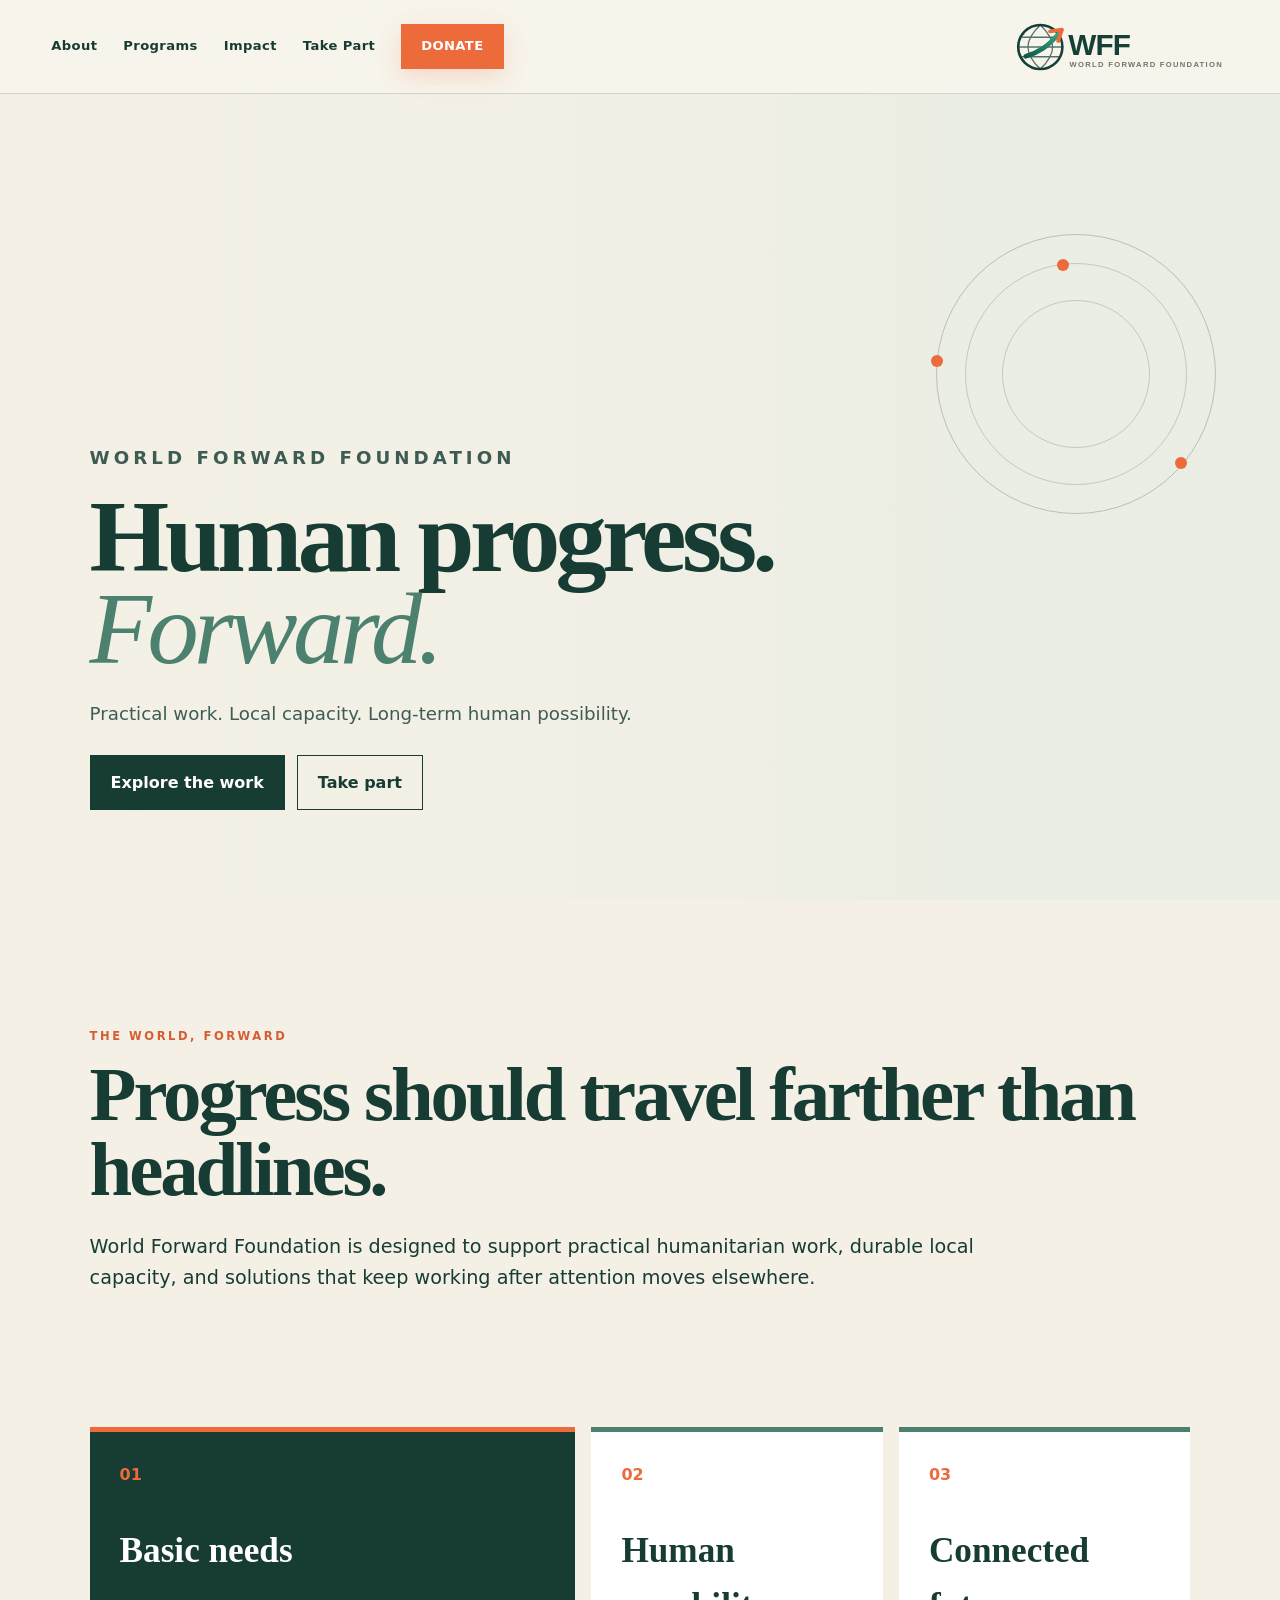
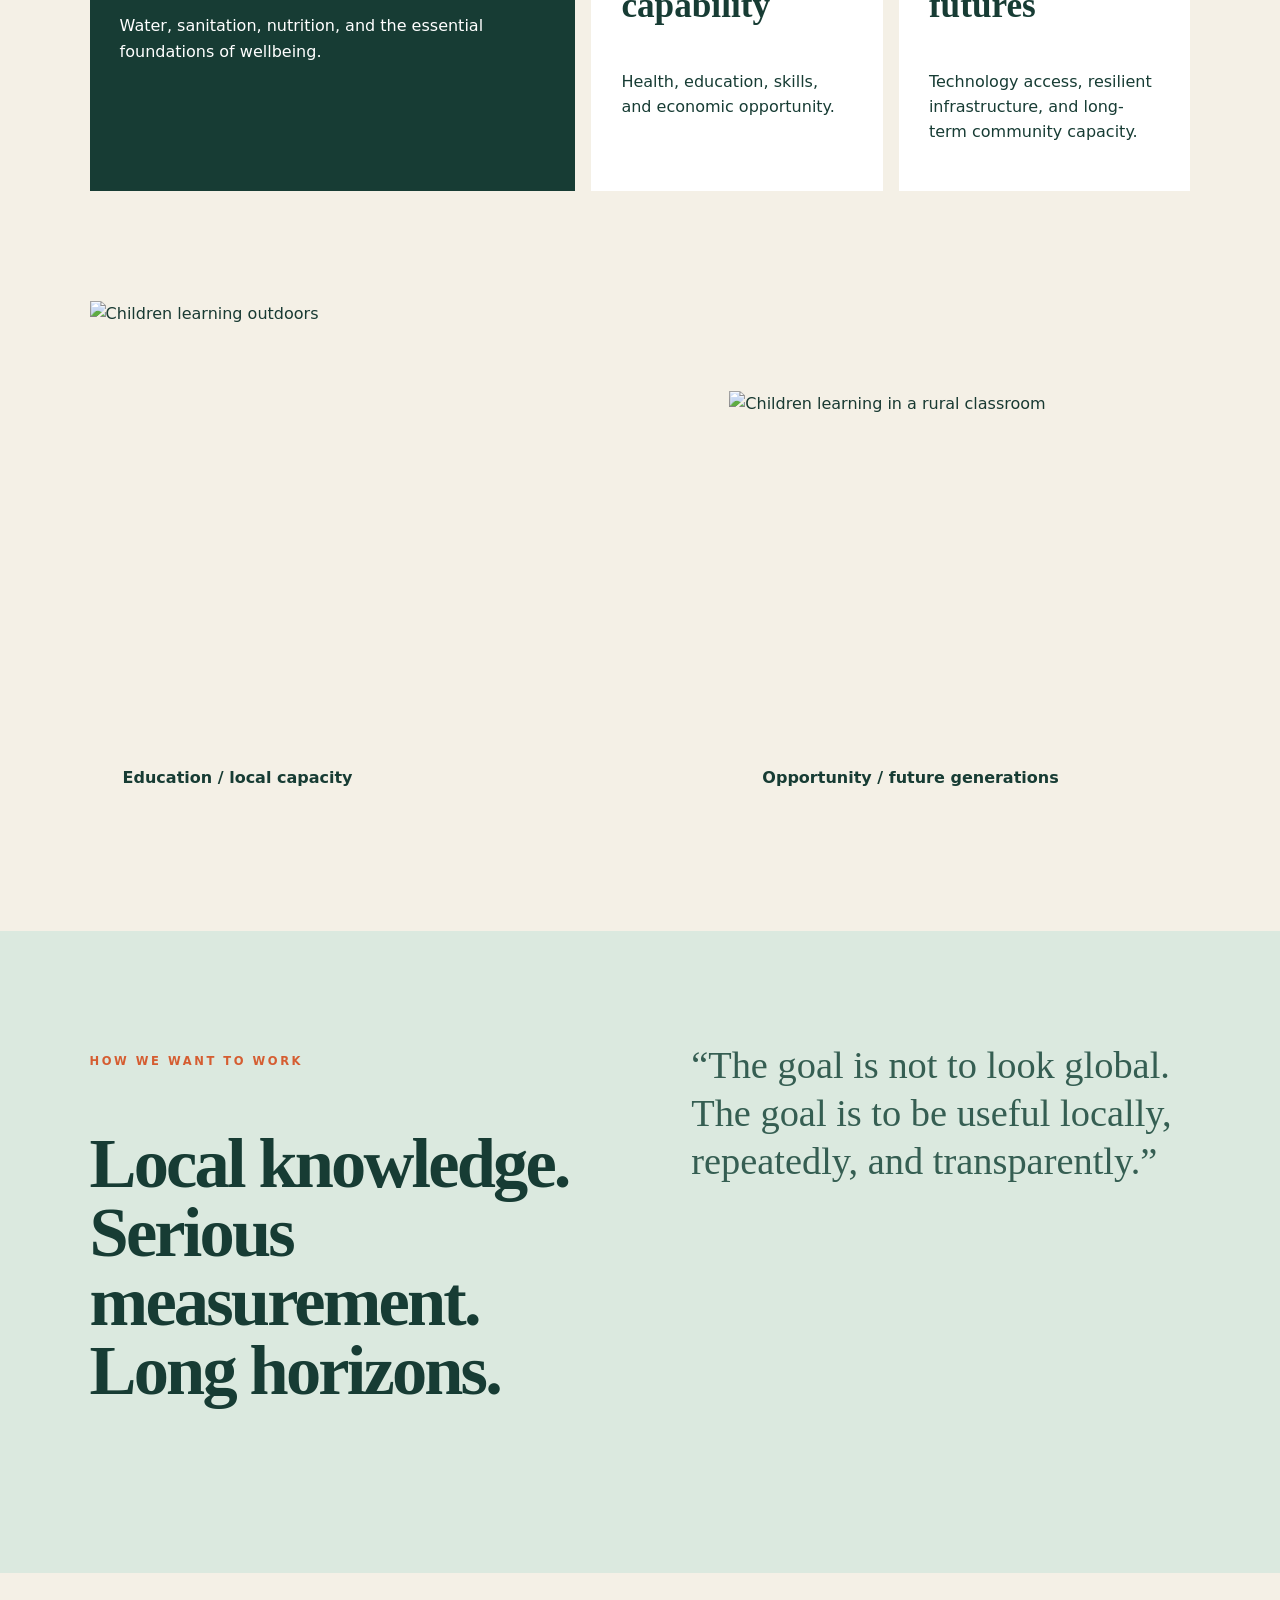
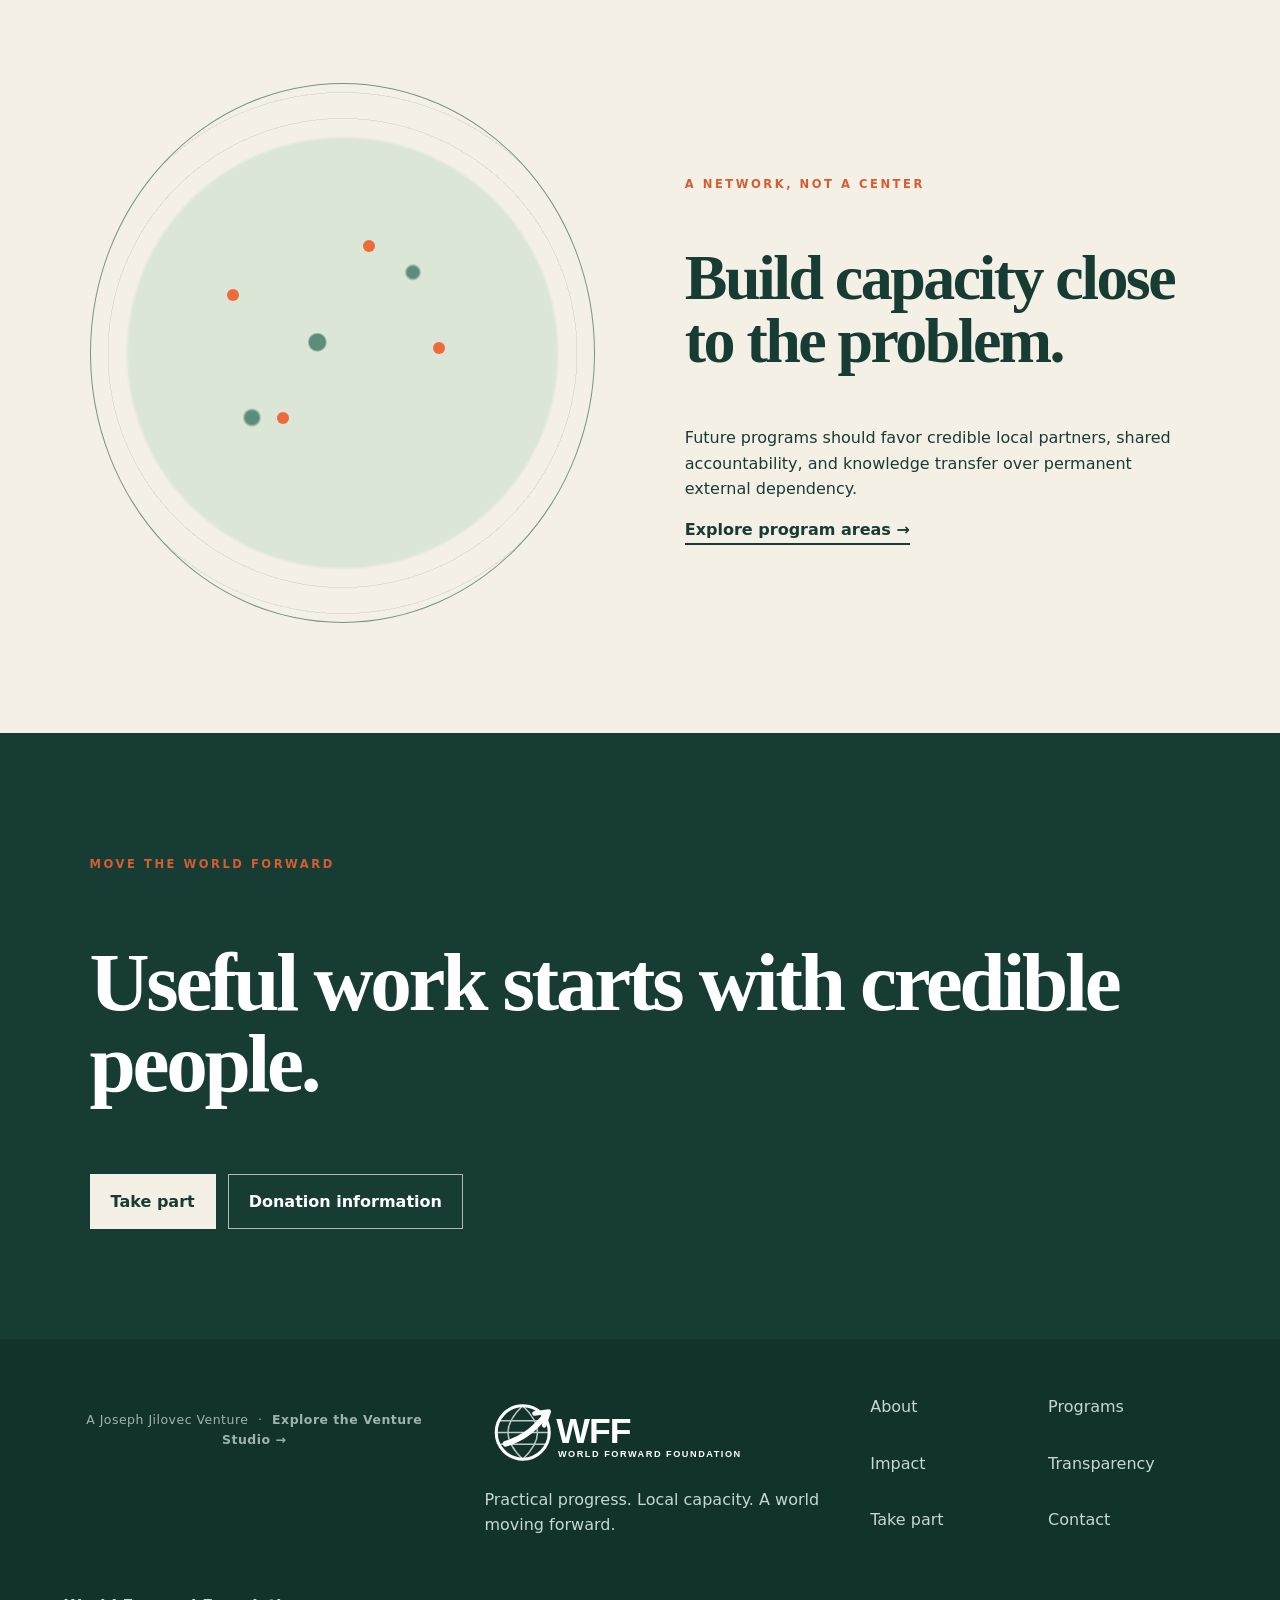
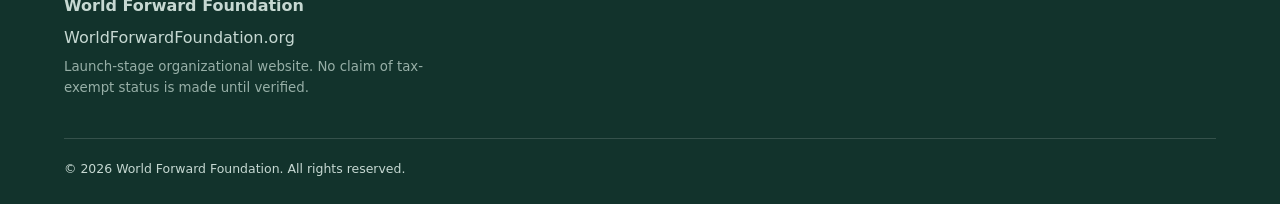
==== commit b2beccb5: "Add Joseph Jilovec venture studio footer navigation" ====
--- a/index.html
+++ b/index.html
@@ -1 +1,3 @@
-<!doctype html><html lang="en"><head><meta charset="utf-8"><meta name="viewport" content="width=device-width,initial-scale=1"><meta name="color-scheme" content="light dark"><title>World Forward Foundation | Human Progress, Forward</title><meta name="description" content="A global nonprofit concept focused on practical humanitarian progress, local capacity, education, health, water, technology access, and resilient communities."><link rel="canonical" href="https://worldforwardfoundation.org/"><meta property="og:type" content="website"><meta property="og:site_name" content="World Forward Foundation"><meta property="og:title" content="World Forward Foundation | Human Progress, Forward"><meta property="og:description" content="A global nonprofit concept focused on practical humanitarian progress, local capacity, education, health, water, technology access, and resilient communities."><meta property="og:url" content="https://worldforwardfoundation.org/"><meta property="og:image" content="https://commons.wikimedia.org/wiki/Special:Redirect/file/Learning%20in%20Africa.jpg?width=1600"><meta name="twitter:card" content="summary_large_image"><meta name="twitter:title" content="World Forward Foundation | Human Progress, Forward"><meta name="twitter:description" content="A global nonprofit concept focused on practical humanitarian progress, local capacity, education, health, water, technology access, and resilient communities."><link rel="icon" href="/assets/favicon.svg" type="image/svg+xml"><link rel="stylesheet" href="/site.css"><script type="application/ld+json">{"@context":"https://schema.org","@graph":[{"@type":["Organization","NGO"],"@id":"https://worldforwardfoundation.org/#organization","name":"World Forward Foundation","url":"https://worldforwardfoundation.org","description":"A global nonprofit concept focused on practical humanitarian progress, local capacity, education, health, water, technology access, and resilient communities."},{"@type":"WebSite","@id":"https://worldforwardfoundation.org/#website","url":"https://worldforwardfoundation.org","name":"World Forward Foundation","publisher":{"@id":"https://worldforwardfoundation.org/#organization"}},{"@type":"WebPage","@id":"https://worldforwardfoundation.org/#webpage","url":"https://worldforwardfoundation.org/","name":"World Forward Foundation | Human Progress, Forward","isPartOf":{"@id":"https://worldforwardfoundation.org/#website"},"about":{"@id":"https://worldforwardfoundation.org/#organization"}}]}</script></head><body class="wff"><a class="skip" href="#main">Skip to content</a><header class="global-header"><a class="logo-link" href="/" aria-label="World Forward Foundation home"><img src="/assets/wff-logo.svg" alt="World Forward Foundation"></a><nav aria-label="Primary"><a href="/about">About</a><a href="/initiatives">Programs</a><a href="/impact">Impact</a><a href="/get-involved">Take Part</a><a class="donate" href="/donate">Donate</a></nav><button class="menu" aria-label="Open navigation" aria-expanded="false">☰</button></header><main id="main"><section class="page-hero home-hero"><div class="hero-media" aria-hidden="true"></div><div class="hero-copy"><p class="kicker">WORLD FORWARD FOUNDATION</p><h1>Human progress.<br><em>Forward.</em></h1><p>Practical work. Local capacity. Long-term human possibility.</p><div class="hero-actions"><a class="button ink" href="/initiatives">Explore the work</a><a class="button line" href="/get-involved">Take part</a></div></div><div class="orbit" aria-hidden="true"><i></i><i></i><i></i></div></section><section class="manifesto"><p class="eyebrow">THE WORLD, FORWARD</p><h2>Progress should travel farther than headlines.</h2><p>World Forward Foundation is designed to support practical humanitarian work, durable local capacity, and solutions that keep working after attention moves elsewhere.</p></section><section class="world-grid"><article class="feature"><span>01</span><h3>Basic needs</h3><p>Water, sanitation, nutrition, and the essential foundations of wellbeing.</p></article><article><span>02</span><h3>Human capability</h3><p>Health, education, skills, and economic opportunity.</p></article><article><span>03</span><h3>Connected futures</h3><p>Technology access, resilient infrastructure, and long-term community capacity.</p></article></section><section class="field-mosaic"><figure><img loading="lazy" decoding="async" width="1200" height="900" src="https://commons.wikimedia.org/wiki/Special:Redirect/file/Learning%20in%20Africa.jpg?width=1200" alt="Children learning outdoors"><figcaption>Education / local capacity</figcaption></figure><figure><img loading="lazy" decoding="async" width="1200" height="900" src="https://commons.wikimedia.org/wiki/Special:Redirect/file/Child%20education%201234.jpg?width=1200" alt="Children learning in a rural classroom"><figcaption>Opportunity / future generations</figcaption></figure></section><section class="field-note"><div><p class="eyebrow">HOW WE WANT TO WORK</p><h2>Local knowledge. Serious measurement. Long horizons.</h2></div><blockquote>“The goal is not to look global. The goal is to be useful locally, repeatedly, and transparently.”</blockquote></section><section class="map-section"><div class="map-visual" aria-hidden="true"><span class="pulse p1"></span><span class="pulse p2"></span><span class="pulse p3"></span><span class="pulse p4"></span></div><div><p class="eyebrow">A NETWORK, NOT A CENTER</p><h2>Build capacity close to the problem.</h2><p>Future programs should favor credible local partners, shared accountability, and knowledge transfer over permanent external dependency.</p><a class="text-link" href="/initiatives">Explore program areas →</a></div></section><section class="cta-band"><p class="eyebrow">MOVE THE WORLD FORWARD</p><h2>Useful work starts with credible people.</h2><div><a class="button paper" href="/get-involved">Take part</a><a class="button ghost" href="/donate">Donation information</a></div></section></main><footer class="global-footer"><div class="footer-brand"><img src="/assets/wff-logo.svg" alt=""><p>Practical progress. Local capacity. A world moving forward.</p></div><nav aria-label="Footer"><a href="/about">About</a><a href="/initiatives">Programs</a><a href="/impact">Impact</a><a href="/transparency">Transparency</a><a href="/get-involved">Take part</a><a href="/contact">Contact</a></nav><div class="footer-note"><b>World Forward Foundation</b><span>WorldForwardFoundation.org</span><small>Launch-stage organizational website. No claim of tax-exempt status is made until verified.</small></div><p class="copyright">© 2026 World Forward Foundation. All rights reserved.</p></footer><script src="/site.js" defer></script></body></html>+<!doctype html><html lang="en"><head><meta charset="utf-8"><meta name="viewport" content="width=device-width,initial-scale=1"><meta name="color-scheme" content="light dark"><title>World Forward Foundation | Human Progress, Forward</title><meta name="description" content="A global nonprofit concept focused on practical humanitarian progress, local capacity, education, health, water, technology access, and resilient communities."><link rel="canonical" href="https://worldforwardfoundation.org/"><meta property="og:type" content="website"><meta property="og:site_name" content="World Forward Foundation"><meta property="og:title" content="World Forward Foundation | Human Progress, Forward"><meta property="og:description" content="A global nonprofit concept focused on practical humanitarian progress, local capacity, education, health, water, technology access, and resilient communities."><meta property="og:url" content="https://worldforwardfoundation.org/"><meta property="og:image" content="https://commons.wikimedia.org/wiki/Special:Redirect/file/Learning%20in%20Africa.jpg?width=1600"><meta name="twitter:card" content="summary_large_image"><meta name="twitter:title" content="World Forward Foundation | Human Progress, Forward"><meta name="twitter:description" content="A global nonprofit concept focused on practical humanitarian progress, local capacity, education, health, water, technology access, and resilient communities."><link rel="icon" href="/assets/favicon.svg" type="image/svg+xml"><link rel="stylesheet" href="/site.css"><script type="application/ld+json">{"@context":"https://schema.org","@graph":[{"@type":["Organization","NGO"],"@id":"https://worldforwardfoundation.org/#organization","name":"World Forward Foundation","url":"https://worldforwardfoundation.org","description":"A global nonprofit concept focused on practical humanitarian progress, local capacity, education, health, water, technology access, and resilient communities."},{"@type":"WebSite","@id":"https://worldforwardfoundation.org/#website","url":"https://worldforwardfoundation.org","name":"World Forward Foundation","publisher":{"@id":"https://worldforwardfoundation.org/#organization"}},{"@type":"WebPage","@id":"https://worldforwardfoundation.org/#webpage","url":"https://worldforwardfoundation.org/","name":"World Forward Foundation | Human Progress, Forward","isPartOf":{"@id":"https://worldforwardfoundation.org/#website"},"about":{"@id":"https://worldforwardfoundation.org/#organization"}}]}</script></head><body class="wff"><a class="skip" href="#main">Skip to content</a><header class="global-header"><a class="logo-link" href="/" aria-label="World Forward Foundation home"><img src="/assets/wff-logo.svg" alt="World Forward Foundation"></a><nav aria-label="Primary"><a href="/about">About</a><a href="/initiatives">Programs</a><a href="/impact">Impact</a><a href="/get-involved">Take Part</a><a class="donate" href="/donate">Donate</a></nav><button class="menu" aria-label="Open navigation" aria-expanded="false">☰</button></header><main id="main"><section class="page-hero home-hero"><div class="hero-media" aria-hidden="true"></div><div class="hero-copy"><p class="kicker">WORLD FORWARD FOUNDATION</p><h1>Human progress.<br><em>Forward.</em></h1><p>Practical work. Local capacity. Long-term human possibility.</p><div class="hero-actions"><a class="button ink" href="/initiatives">Explore the work</a><a class="button line" href="/get-involved">Take part</a></div></div><div class="orbit" aria-hidden="true"><i></i><i></i><i></i></div></section><section class="manifesto"><p class="eyebrow">THE WORLD, FORWARD</p><h2>Progress should travel farther than headlines.</h2><p>World Forward Foundation is designed to support practical humanitarian work, durable local capacity, and solutions that keep working after attention moves elsewhere.</p></section><section class="world-grid"><article class="feature"><span>01</span><h3>Basic needs</h3><p>Water, sanitation, nutrition, and the essential foundations of wellbeing.</p></article><article><span>02</span><h3>Human capability</h3><p>Health, education, skills, and economic opportunity.</p></article><article><span>03</span><h3>Connected futures</h3><p>Technology access, resilient infrastructure, and long-term community capacity.</p></article></section><section class="field-mosaic"><figure><img loading="lazy" decoding="async" width="1200" height="900" src="https://commons.wikimedia.org/wiki/Special:Redirect/file/Learning%20in%20Africa.jpg?width=1200" alt="Children learning outdoors"><figcaption>Education / local capacity</figcaption></figure><figure><img loading="lazy" decoding="async" width="1200" height="900" src="https://commons.wikimedia.org/wiki/Special:Redirect/file/Child%20education%201234.jpg?width=1200" alt="Children learning in a rural classroom"><figcaption>Opportunity / future generations</figcaption></figure></section><section class="field-note"><div><p class="eyebrow">HOW WE WANT TO WORK</p><h2>Local knowledge. Serious measurement. Long horizons.</h2></div><blockquote>“The goal is not to look global. The goal is to be useful locally, repeatedly, and transparently.”</blockquote></section><section class="map-section"><div class="map-visual" aria-hidden="true"><span class="pulse p1"></span><span class="pulse p2"></span><span class="pulse p3"></span><span class="pulse p4"></span></div><div><p class="eyebrow">A NETWORK, NOT A CENTER</p><h2>Build capacity close to the problem.</h2><p>Future programs should favor credible local partners, shared accountability, and knowledge transfer over permanent external dependency.</p><a class="text-link" href="/initiatives">Explore program areas →</a></div></section><section class="cta-band"><p class="eyebrow">MOVE THE WORLD FORWARD</p><h2>Useful work starts with credible people.</h2><div><a class="button paper" href="/get-involved">Take part</a><a class="button ghost" href="/donate">Donation information</a></div></section></main><footer class="global-footer">
+<div class="jj-venture-nav" style="margin:0 auto 1.5rem;padding:1rem 0;text-align:center;font-size:.78rem;letter-spacing:.04em;opacity:.78"><a href="https://www.josephjilovec.com/ventures" style="color:inherit;text-decoration:none">A Joseph Jilovec Venture</a><span aria-hidden="true" style="margin:0 .6rem">·</span><a href="https://www.josephjilovec.com/ventures" style="color:inherit;text-decoration:none;font-weight:600">Explore the Venture Studio →</a></div>
+<div class="footer-brand"><img src="/assets/wff-logo.svg" alt=""><p>Practical progress. Local capacity. A world moving forward.</p></div><nav aria-label="Footer"><a href="/about">About</a><a href="/initiatives">Programs</a><a href="/impact">Impact</a><a href="/transparency">Transparency</a><a href="/get-involved">Take part</a><a href="/contact">Contact</a></nav><div class="footer-note"><b>World Forward Foundation</b><span>WorldForwardFoundation.org</span><small>Launch-stage organizational website. No claim of tax-exempt status is made until verified.</small></div><p class="copyright">© 2026 World Forward Foundation. All rights reserved.</p></footer><script src="/site.js" defer></script></body></html>
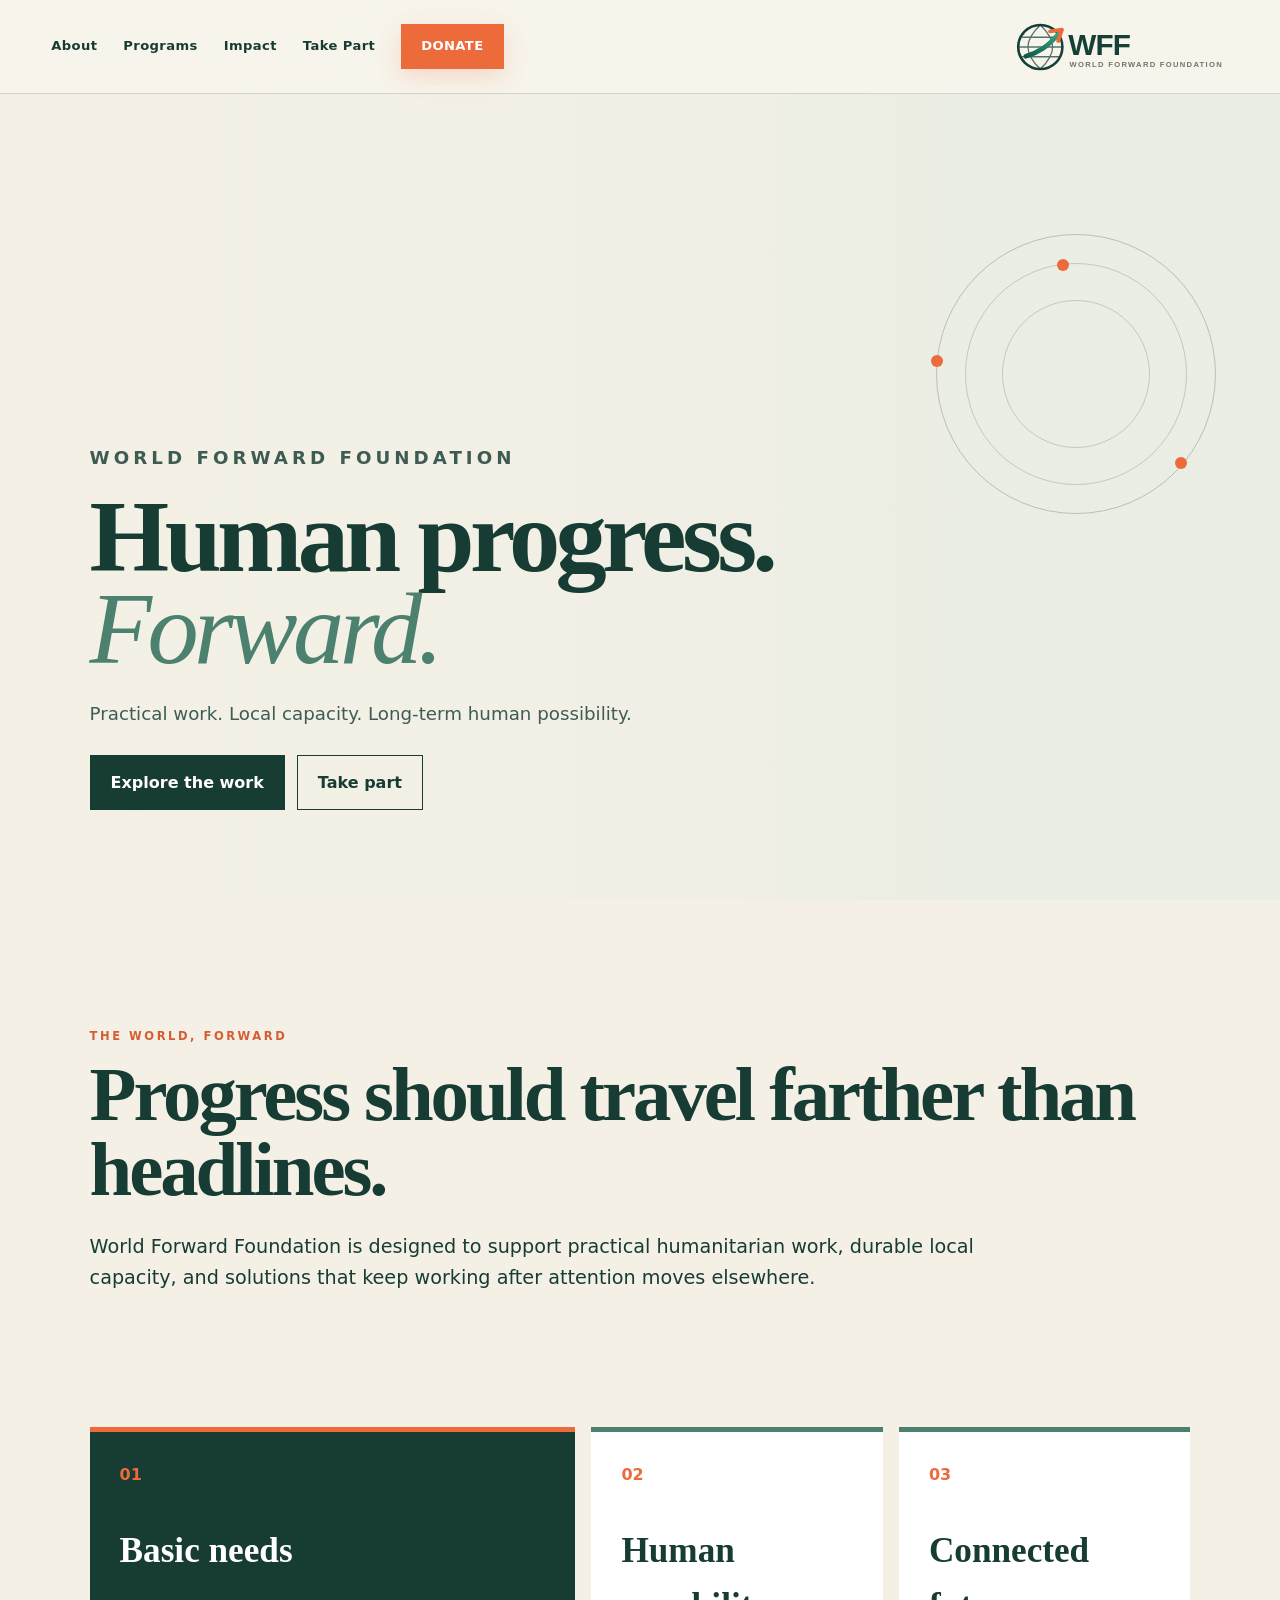
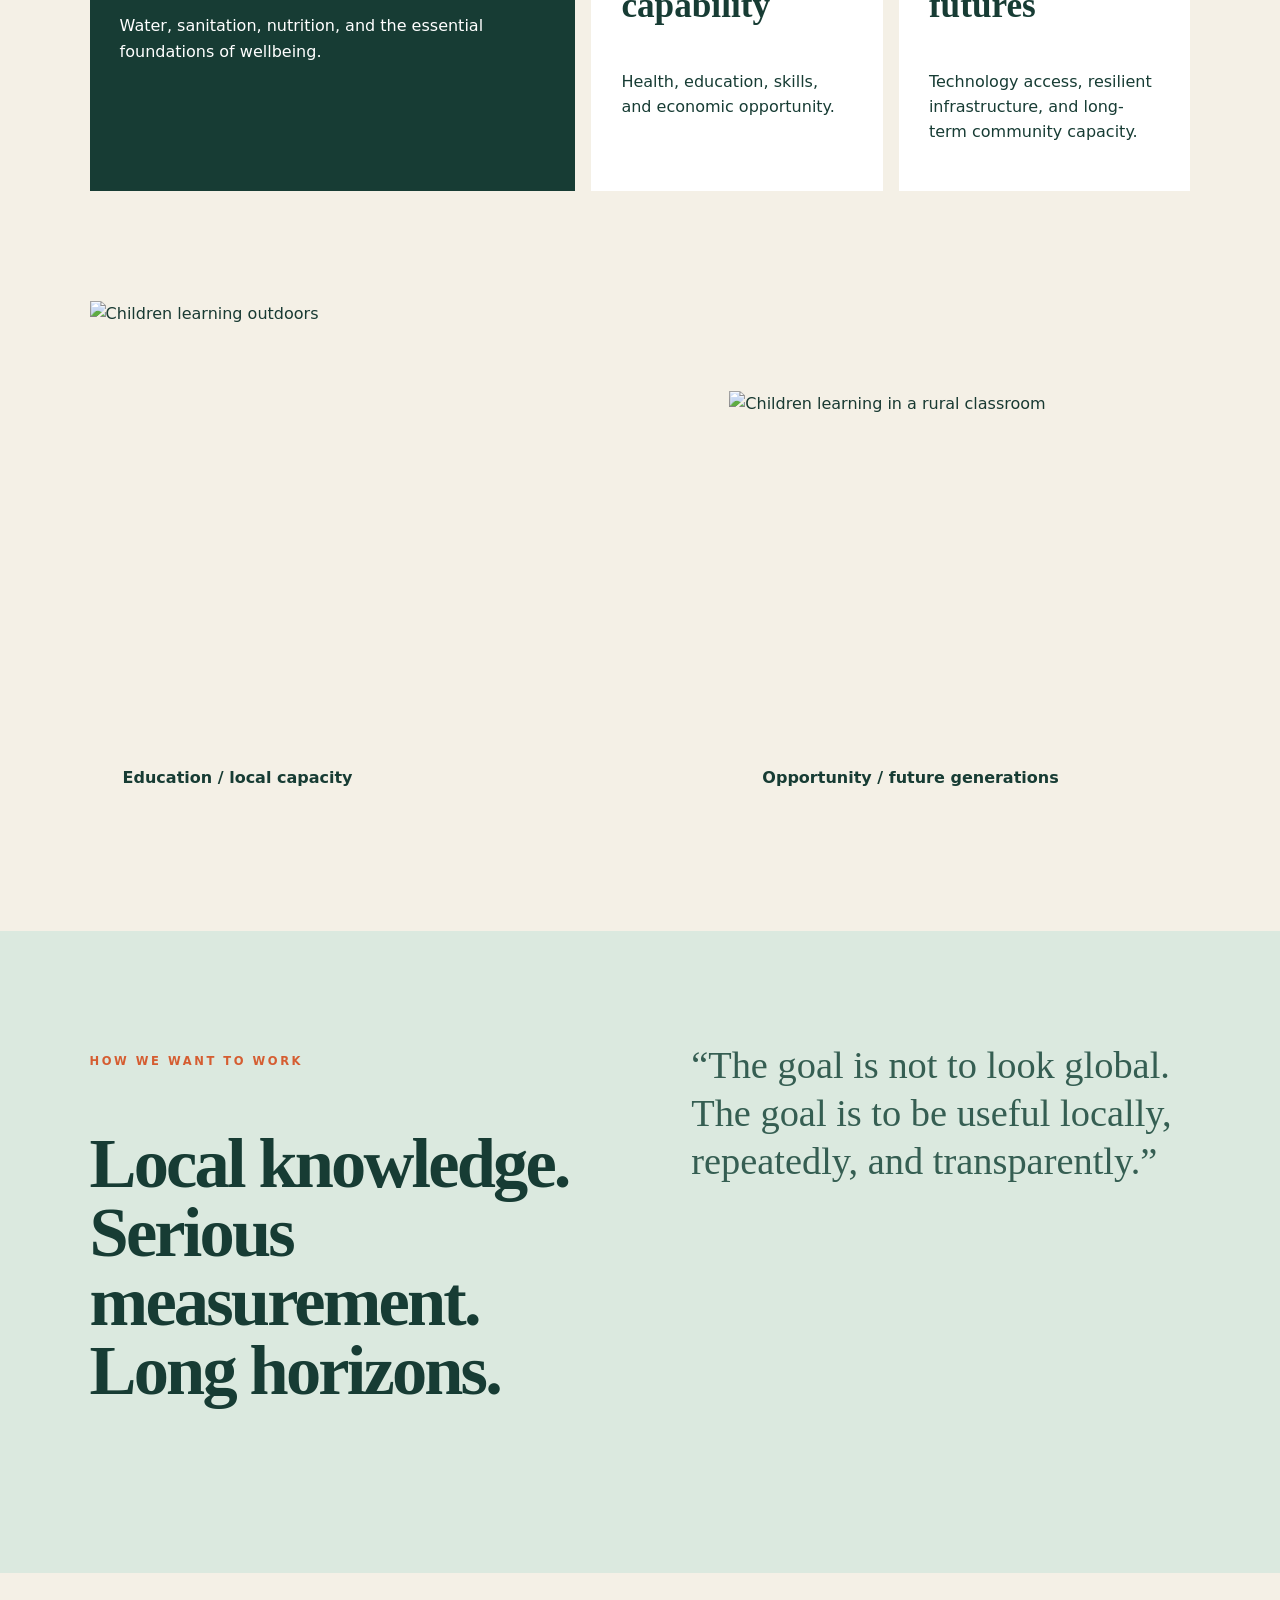
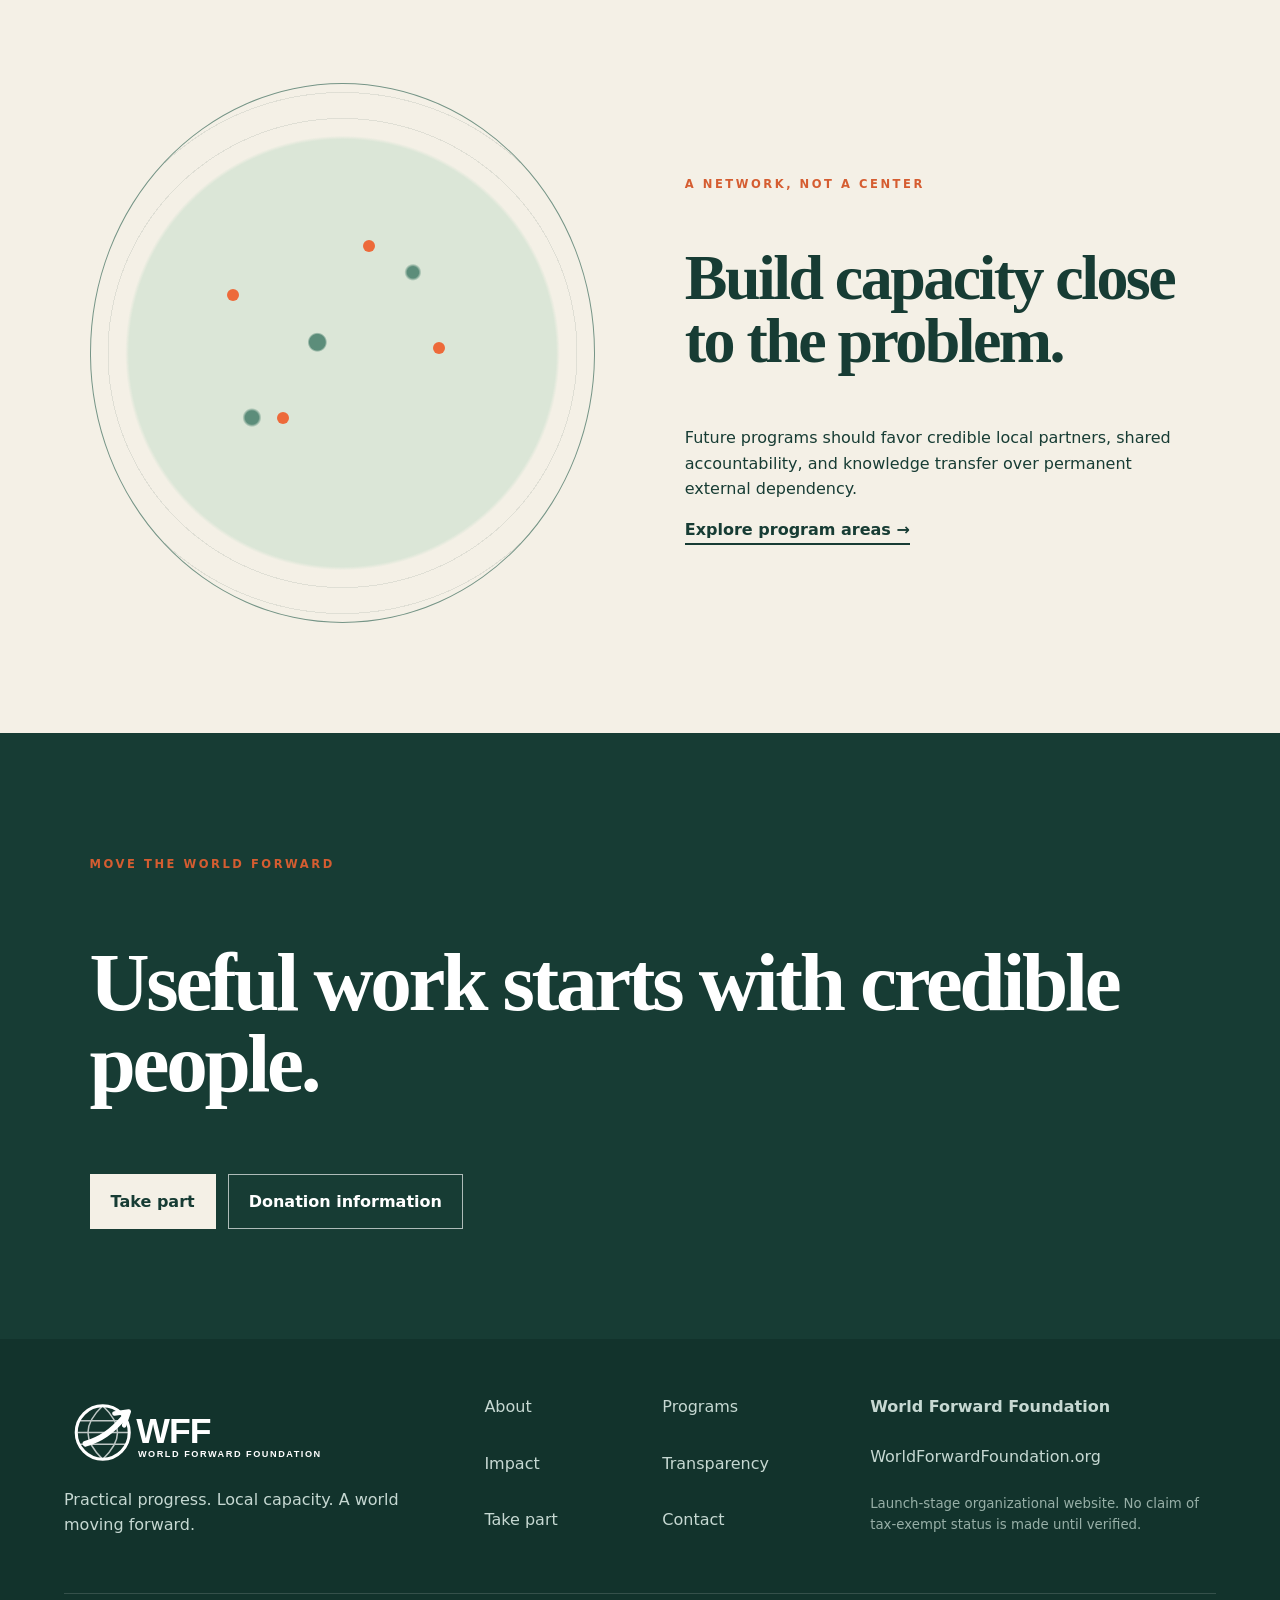
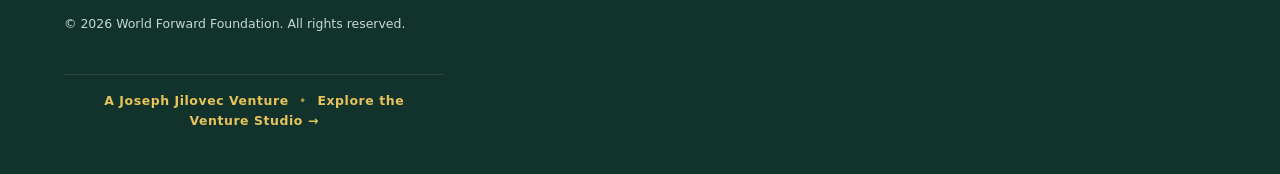
==== commit 78c1c526: "Move venture studio navigation to footer bottom" ====
--- a/index.html
+++ b/index.html
@@ -1,3 +1,3 @@
 <!doctype html><html lang="en"><head><meta charset="utf-8"><meta name="viewport" content="width=device-width,initial-scale=1"><meta name="color-scheme" content="light dark"><title>World Forward Foundation | Human Progress, Forward</title><meta name="description" content="A global nonprofit concept focused on practical humanitarian progress, local capacity, education, health, water, technology access, and resilient communities."><link rel="canonical" href="https://worldforwardfoundation.org/"><meta property="og:type" content="website"><meta property="og:site_name" content="World Forward Foundation"><meta property="og:title" content="World Forward Foundation | Human Progress, Forward"><meta property="og:description" content="A global nonprofit concept focused on practical humanitarian progress, local capacity, education, health, water, technology access, and resilient communities."><meta property="og:url" content="https://worldforwardfoundation.org/"><meta property="og:image" content="https://commons.wikimedia.org/wiki/Special:Redirect/file/Learning%20in%20Africa.jpg?width=1600"><meta name="twitter:card" content="summary_large_image"><meta name="twitter:title" content="World Forward Foundation | Human Progress, Forward"><meta name="twitter:description" content="A global nonprofit concept focused on practical humanitarian progress, local capacity, education, health, water, technology access, and resilient communities."><link rel="icon" href="/assets/favicon.svg" type="image/svg+xml"><link rel="stylesheet" href="/site.css"><script type="application/ld+json">{"@context":"https://schema.org","@graph":[{"@type":["Organization","NGO"],"@id":"https://worldforwardfoundation.org/#organization","name":"World Forward Foundation","url":"https://worldforwardfoundation.org","description":"A global nonprofit concept focused on practical humanitarian progress, local capacity, education, health, water, technology access, and resilient communities."},{"@type":"WebSite","@id":"https://worldforwardfoundation.org/#website","url":"https://worldforwardfoundation.org","name":"World Forward Foundation","publisher":{"@id":"https://worldforwardfoundation.org/#organization"}},{"@type":"WebPage","@id":"https://worldforwardfoundation.org/#webpage","url":"https://worldforwardfoundation.org/","name":"World Forward Foundation | Human Progress, Forward","isPartOf":{"@id":"https://worldforwardfoundation.org/#website"},"about":{"@id":"https://worldforwardfoundation.org/#organization"}}]}</script></head><body class="wff"><a class="skip" href="#main">Skip to content</a><header class="global-header"><a class="logo-link" href="/" aria-label="World Forward Foundation home"><img src="/assets/wff-logo.svg" alt="World Forward Foundation"></a><nav aria-label="Primary"><a href="/about">About</a><a href="/initiatives">Programs</a><a href="/impact">Impact</a><a href="/get-involved">Take Part</a><a class="donate" href="/donate">Donate</a></nav><button class="menu" aria-label="Open navigation" aria-expanded="false">☰</button></header><main id="main"><section class="page-hero home-hero"><div class="hero-media" aria-hidden="true"></div><div class="hero-copy"><p class="kicker">WORLD FORWARD FOUNDATION</p><h1>Human progress.<br><em>Forward.</em></h1><p>Practical work. Local capacity. Long-term human possibility.</p><div class="hero-actions"><a class="button ink" href="/initiatives">Explore the work</a><a class="button line" href="/get-involved">Take part</a></div></div><div class="orbit" aria-hidden="true"><i></i><i></i><i></i></div></section><section class="manifesto"><p class="eyebrow">THE WORLD, FORWARD</p><h2>Progress should travel farther than headlines.</h2><p>World Forward Foundation is designed to support practical humanitarian work, durable local capacity, and solutions that keep working after attention moves elsewhere.</p></section><section class="world-grid"><article class="feature"><span>01</span><h3>Basic needs</h3><p>Water, sanitation, nutrition, and the essential foundations of wellbeing.</p></article><article><span>02</span><h3>Human capability</h3><p>Health, education, skills, and economic opportunity.</p></article><article><span>03</span><h3>Connected futures</h3><p>Technology access, resilient infrastructure, and long-term community capacity.</p></article></section><section class="field-mosaic"><figure><img loading="lazy" decoding="async" width="1200" height="900" src="https://commons.wikimedia.org/wiki/Special:Redirect/file/Learning%20in%20Africa.jpg?width=1200" alt="Children learning outdoors"><figcaption>Education / local capacity</figcaption></figure><figure><img loading="lazy" decoding="async" width="1200" height="900" src="https://commons.wikimedia.org/wiki/Special:Redirect/file/Child%20education%201234.jpg?width=1200" alt="Children learning in a rural classroom"><figcaption>Opportunity / future generations</figcaption></figure></section><section class="field-note"><div><p class="eyebrow">HOW WE WANT TO WORK</p><h2>Local knowledge. Serious measurement. Long horizons.</h2></div><blockquote>“The goal is not to look global. The goal is to be useful locally, repeatedly, and transparently.”</blockquote></section><section class="map-section"><div class="map-visual" aria-hidden="true"><span class="pulse p1"></span><span class="pulse p2"></span><span class="pulse p3"></span><span class="pulse p4"></span></div><div><p class="eyebrow">A NETWORK, NOT A CENTER</p><h2>Build capacity close to the problem.</h2><p>Future programs should favor credible local partners, shared accountability, and knowledge transfer over permanent external dependency.</p><a class="text-link" href="/initiatives">Explore program areas →</a></div></section><section class="cta-band"><p class="eyebrow">MOVE THE WORLD FORWARD</p><h2>Useful work starts with credible people.</h2><div><a class="button paper" href="/get-involved">Take part</a><a class="button ghost" href="/donate">Donation information</a></div></section></main><footer class="global-footer">
-<div class="jj-venture-nav" style="margin:0 auto 1.5rem;padding:1rem 0;text-align:center;font-size:.78rem;letter-spacing:.04em;opacity:.78"><a href="https://www.josephjilovec.com/ventures" style="color:inherit;text-decoration:none">A Joseph Jilovec Venture</a><span aria-hidden="true" style="margin:0 .6rem">·</span><a href="https://www.josephjilovec.com/ventures" style="color:inherit;text-decoration:none;font-weight:600">Explore the Venture Studio →</a></div>
-<div class="footer-brand"><img src="/assets/wff-logo.svg" alt=""><p>Practical progress. Local capacity. A world moving forward.</p></div><nav aria-label="Footer"><a href="/about">About</a><a href="/initiatives">Programs</a><a href="/impact">Impact</a><a href="/transparency">Transparency</a><a href="/get-involved">Take part</a><a href="/contact">Contact</a></nav><div class="footer-note"><b>World Forward Foundation</b><span>WorldForwardFoundation.org</span><small>Launch-stage organizational website. No claim of tax-exempt status is made until verified.</small></div><p class="copyright">© 2026 World Forward Foundation. All rights reserved.</p></footer><script src="/site.js" defer></script></body></html>+<div class="footer-brand"><img src="/assets/wff-logo.svg" alt=""><p>Practical progress. Local capacity. A world moving forward.</p></div><nav aria-label="Footer"><a href="/about">About</a><a href="/initiatives">Programs</a><a href="/impact">Impact</a><a href="/transparency">Transparency</a><a href="/get-involved">Take part</a><a href="/contact">Contact</a></nav><div class="footer-note"><b>World Forward Foundation</b><span>WorldForwardFoundation.org</span><small>Launch-stage organizational website. No claim of tax-exempt status is made until verified.</small></div><p class="copyright">© 2026 World Forward Foundation. All rights reserved.</p><div class="jj-venture-nav" style="border-top:1px solid rgba(255,255,255,.10);padding:1rem 1.25rem 1.15rem;text-align:center;font-size:.78rem;letter-spacing:.045em"><a href="https://www.josephjilovec.com/ventures" style="color:#E7C45A;text-decoration:none;font-weight:700">A Joseph Jilovec Venture</a><span aria-hidden="true" style="color:#E7C45A;margin:0 .65rem;opacity:.7">•</span><a href="https://www.josephjilovec.com/ventures" style="color:#E7C45A;text-decoration:none;font-weight:800">Explore the Venture Studio →</a></div>
+</footer><script src="/site.js" defer></script></body></html>
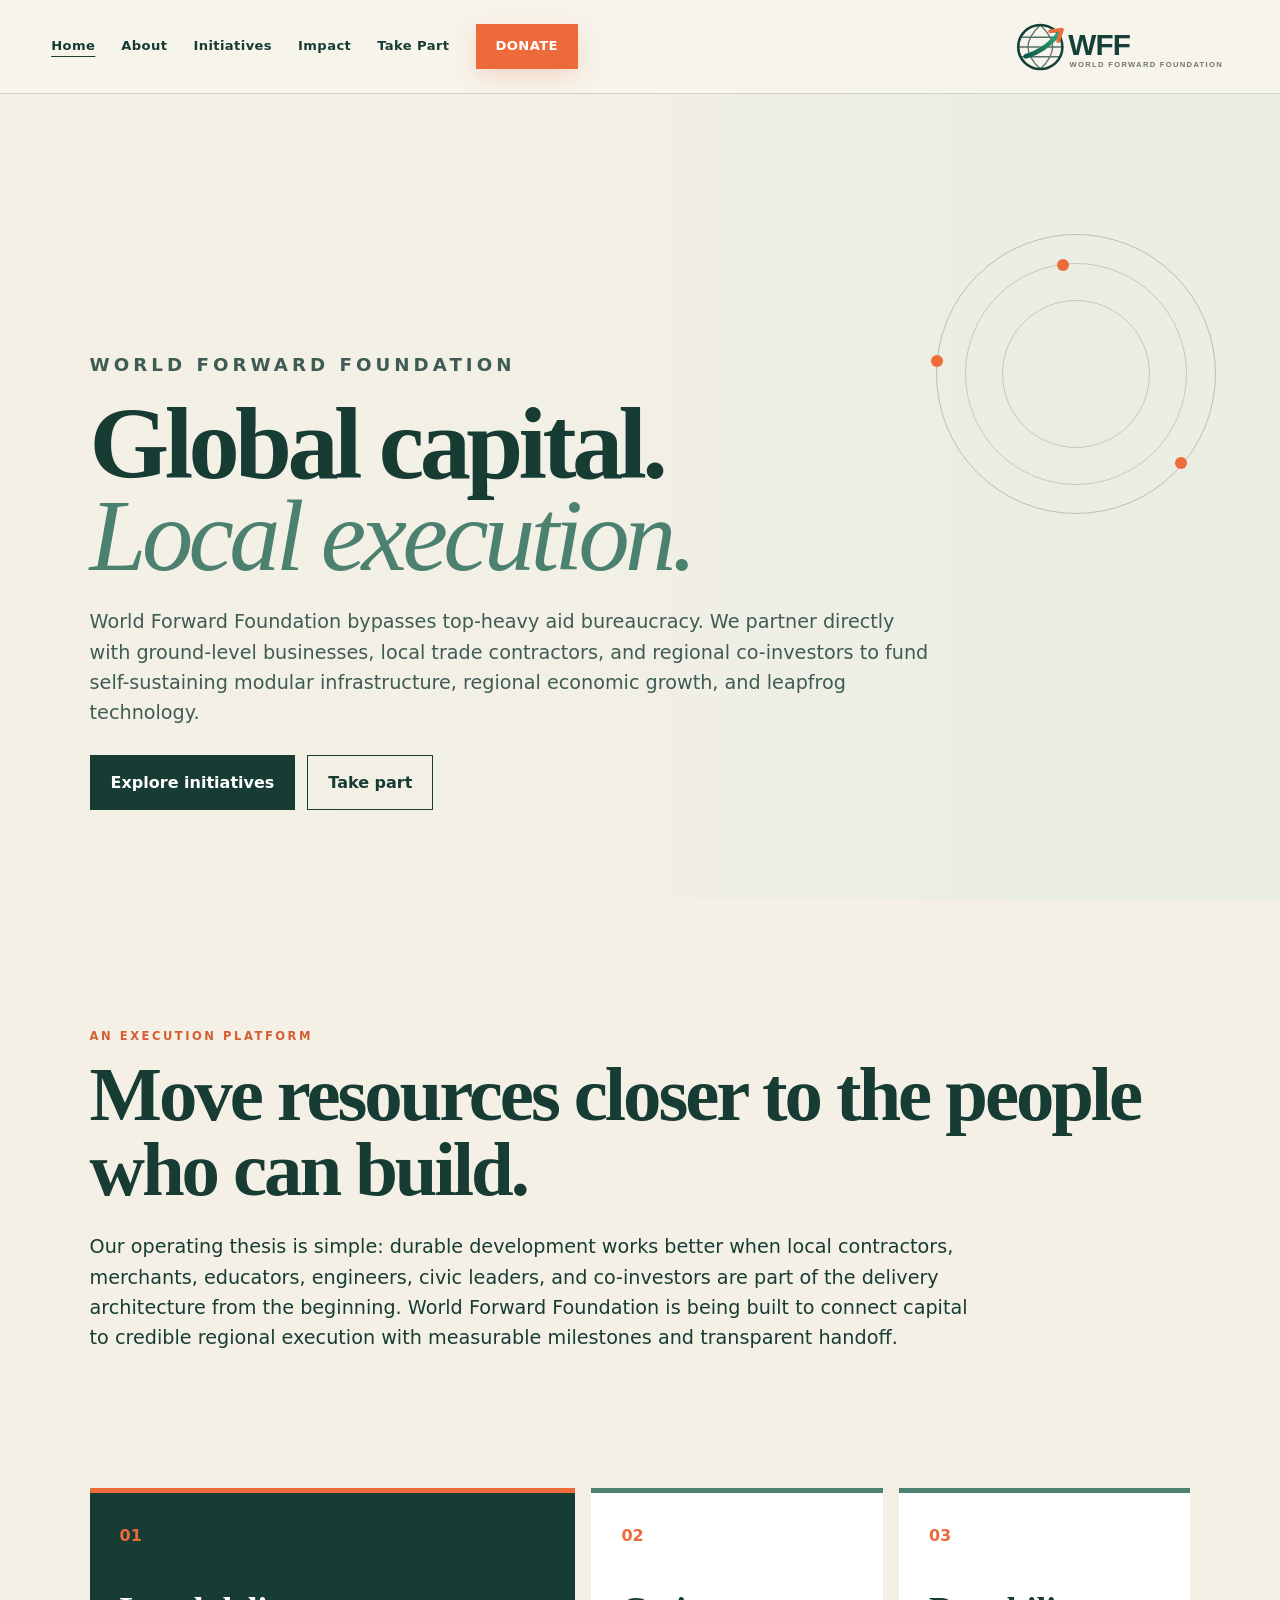
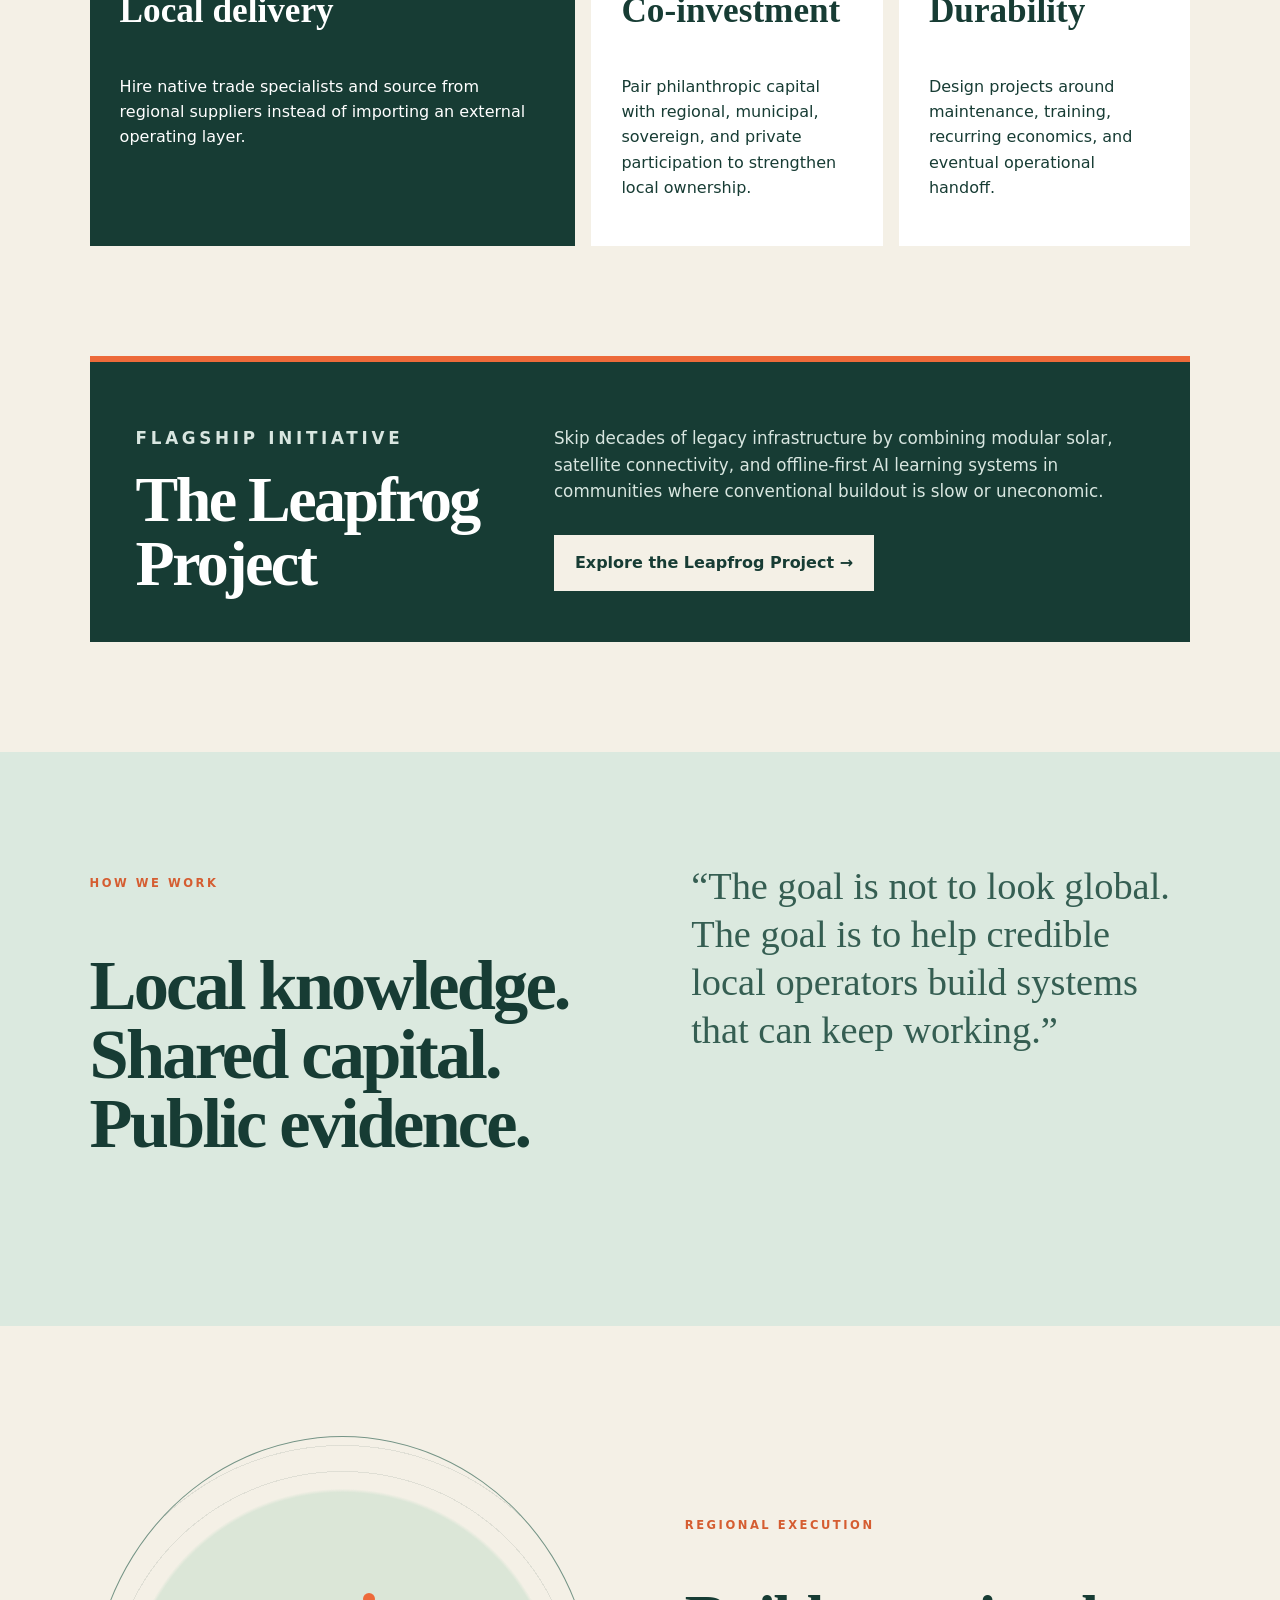
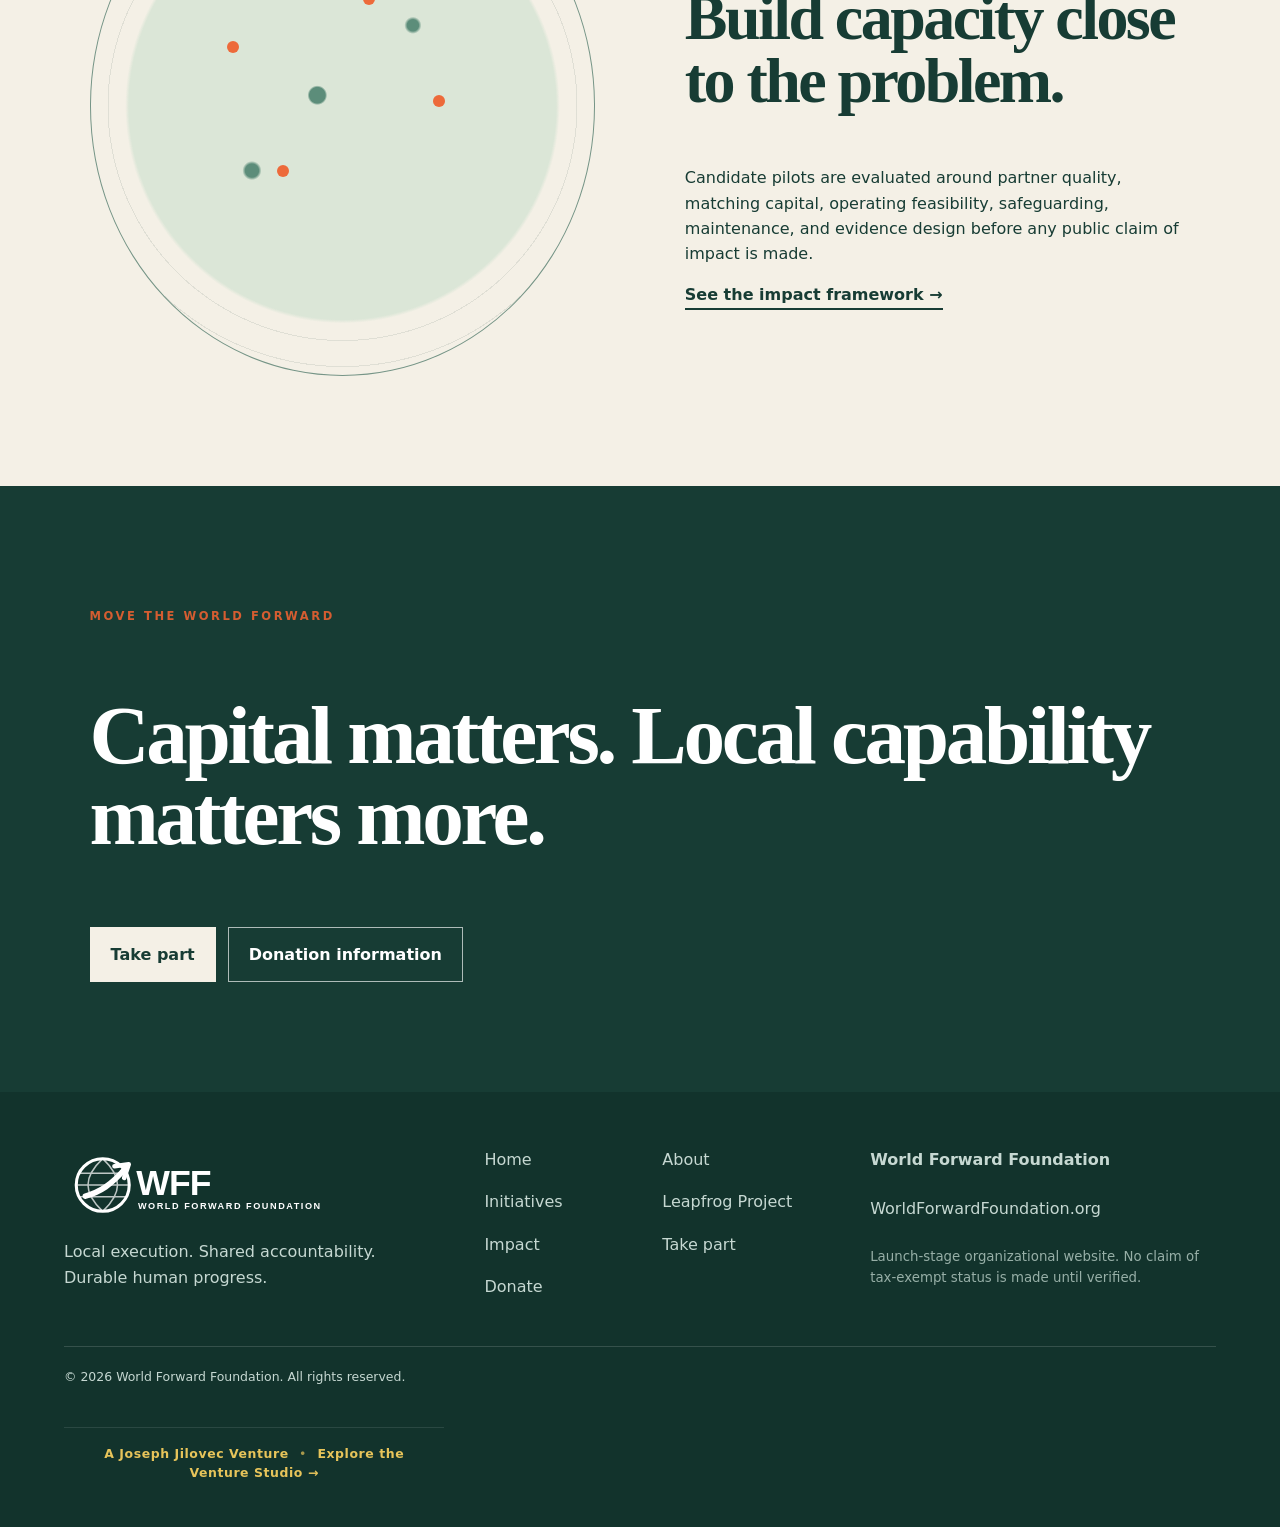
==== commit a586a75f: "Reframe World Forward Foundation as execution platform" ====
--- a/index.html
+++ b/index.html
@@ -1,3 +1 @@
-<!doctype html><html lang="en"><head><meta charset="utf-8"><meta name="viewport" content="width=device-width,initial-scale=1"><meta name="color-scheme" content="light dark"><title>World Forward Foundation | Human Progress, Forward</title><meta name="description" content="A global nonprofit concept focused on practical humanitarian progress, local capacity, education, health, water, technology access, and resilient communities."><link rel="canonical" href="https://worldforwardfoundation.org/"><meta property="og:type" content="website"><meta property="og:site_name" content="World Forward Foundation"><meta property="og:title" content="World Forward Foundation | Human Progress, Forward"><meta property="og:description" content="A global nonprofit concept focused on practical humanitarian progress, local capacity, education, health, water, technology access, and resilient communities."><meta property="og:url" content="https://worldforwardfoundation.org/"><meta property="og:image" content="https://commons.wikimedia.org/wiki/Special:Redirect/file/Learning%20in%20Africa.jpg?width=1600"><meta name="twitter:card" content="summary_large_image"><meta name="twitter:title" content="World Forward Foundation | Human Progress, Forward"><meta name="twitter:description" content="A global nonprofit concept focused on practical humanitarian progress, local capacity, education, health, water, technology access, and resilient communities."><link rel="icon" href="/assets/favicon.svg" type="image/svg+xml"><link rel="stylesheet" href="/site.css"><script type="application/ld+json">{"@context":"https://schema.org","@graph":[{"@type":["Organization","NGO"],"@id":"https://worldforwardfoundation.org/#organization","name":"World Forward Foundation","url":"https://worldforwardfoundation.org","description":"A global nonprofit concept focused on practical humanitarian progress, local capacity, education, health, water, technology access, and resilient communities."},{"@type":"WebSite","@id":"https://worldforwardfoundation.org/#website","url":"https://worldforwardfoundation.org","name":"World Forward Foundation","publisher":{"@id":"https://worldforwardfoundation.org/#organization"}},{"@type":"WebPage","@id":"https://worldforwardfoundation.org/#webpage","url":"https://worldforwardfoundation.org/","name":"World Forward Foundation | Human Progress, Forward","isPartOf":{"@id":"https://worldforwardfoundation.org/#website"},"about":{"@id":"https://worldforwardfoundation.org/#organization"}}]}</script></head><body class="wff"><a class="skip" href="#main">Skip to content</a><header class="global-header"><a class="logo-link" href="/" aria-label="World Forward Foundation home"><img src="/assets/wff-logo.svg" alt="World Forward Foundation"></a><nav aria-label="Primary"><a href="/about">About</a><a href="/initiatives">Programs</a><a href="/impact">Impact</a><a href="/get-involved">Take Part</a><a class="donate" href="/donate">Donate</a></nav><button class="menu" aria-label="Open navigation" aria-expanded="false">☰</button></header><main id="main"><section class="page-hero home-hero"><div class="hero-media" aria-hidden="true"></div><div class="hero-copy"><p class="kicker">WORLD FORWARD FOUNDATION</p><h1>Human progress.<br><em>Forward.</em></h1><p>Practical work. Local capacity. Long-term human possibility.</p><div class="hero-actions"><a class="button ink" href="/initiatives">Explore the work</a><a class="button line" href="/get-involved">Take part</a></div></div><div class="orbit" aria-hidden="true"><i></i><i></i><i></i></div></section><section class="manifesto"><p class="eyebrow">THE WORLD, FORWARD</p><h2>Progress should travel farther than headlines.</h2><p>World Forward Foundation is designed to support practical humanitarian work, durable local capacity, and solutions that keep working after attention moves elsewhere.</p></section><section class="world-grid"><article class="feature"><span>01</span><h3>Basic needs</h3><p>Water, sanitation, nutrition, and the essential foundations of wellbeing.</p></article><article><span>02</span><h3>Human capability</h3><p>Health, education, skills, and economic opportunity.</p></article><article><span>03</span><h3>Connected futures</h3><p>Technology access, resilient infrastructure, and long-term community capacity.</p></article></section><section class="field-mosaic"><figure><img loading="lazy" decoding="async" width="1200" height="900" src="https://commons.wikimedia.org/wiki/Special:Redirect/file/Learning%20in%20Africa.jpg?width=1200" alt="Children learning outdoors"><figcaption>Education / local capacity</figcaption></figure><figure><img loading="lazy" decoding="async" width="1200" height="900" src="https://commons.wikimedia.org/wiki/Special:Redirect/file/Child%20education%201234.jpg?width=1200" alt="Children learning in a rural classroom"><figcaption>Opportunity / future generations</figcaption></figure></section><section class="field-note"><div><p class="eyebrow">HOW WE WANT TO WORK</p><h2>Local knowledge. Serious measurement. Long horizons.</h2></div><blockquote>“The goal is not to look global. The goal is to be useful locally, repeatedly, and transparently.”</blockquote></section><section class="map-section"><div class="map-visual" aria-hidden="true"><span class="pulse p1"></span><span class="pulse p2"></span><span class="pulse p3"></span><span class="pulse p4"></span></div><div><p class="eyebrow">A NETWORK, NOT A CENTER</p><h2>Build capacity close to the problem.</h2><p>Future programs should favor credible local partners, shared accountability, and knowledge transfer over permanent external dependency.</p><a class="text-link" href="/initiatives">Explore program areas →</a></div></section><section class="cta-band"><p class="eyebrow">MOVE THE WORLD FORWARD</p><h2>Useful work starts with credible people.</h2><div><a class="button paper" href="/get-involved">Take part</a><a class="button ghost" href="/donate">Donation information</a></div></section></main><footer class="global-footer">
-<div class="footer-brand"><img src="/assets/wff-logo.svg" alt=""><p>Practical progress. Local capacity. A world moving forward.</p></div><nav aria-label="Footer"><a href="/about">About</a><a href="/initiatives">Programs</a><a href="/impact">Impact</a><a href="/transparency">Transparency</a><a href="/get-involved">Take part</a><a href="/contact">Contact</a></nav><div class="footer-note"><b>World Forward Foundation</b><span>WorldForwardFoundation.org</span><small>Launch-stage organizational website. No claim of tax-exempt status is made until verified.</small></div><p class="copyright">© 2026 World Forward Foundation. All rights reserved.</p><div class="jj-venture-nav" style="border-top:1px solid rgba(255,255,255,.10);padding:1rem 1.25rem 1.15rem;text-align:center;font-size:.78rem;letter-spacing:.045em"><a href="https://www.josephjilovec.com/ventures" style="color:#E7C45A;text-decoration:none;font-weight:700">A Joseph Jilovec Venture</a><span aria-hidden="true" style="color:#E7C45A;margin:0 .65rem;opacity:.7">•</span><a href="https://www.josephjilovec.com/ventures" style="color:#E7C45A;text-decoration:none;font-weight:800">Explore the Venture Studio →</a></div>
-</footer><script src="/site.js" defer></script></body></html>+<!doctype html><html lang="en"><head><meta charset="utf-8"><meta name="viewport" content="width=device-width,initial-scale=1"><title>World Forward Foundation | Local Execution, Global Progress</title><meta name="description" content="World Forward Foundation is an international nonprofit execution platform for locally delivered infrastructure, regional co-investment, and leapfrog technology."><link rel="icon" href="/assets/favicon.svg" type="image/svg+xml"><link rel="stylesheet" href="/site.css"><link rel="stylesheet" href="/wff-upgrade.css"></head><body class="wff"><a class="skip" href="#main">Skip to content</a><header class="global-header"><a class="logo-link" href="/" aria-label="World Forward Foundation home"><img src="/assets/wff-logo.svg" alt="World Forward Foundation"></a><nav aria-label="Primary"><a href="/" aria-current="page">Home</a><a href="/about">About</a><a href="/initiatives">Initiatives</a><a href="/impact">Impact</a><a href="/get-involved">Take Part</a><a class="donate" href="/donate">Donate</a></nav><button class="menu" aria-label="Open navigation" aria-expanded="false">☰</button></header><main id="main"><section class="page-hero home-hero exec-hero"><div class="hero-media" aria-hidden="true"></div><div class="hero-copy"><p class="kicker">WORLD FORWARD FOUNDATION</p><h1>Global capital.<br><em>Local execution.</em></h1><p>World Forward Foundation bypasses top-heavy aid bureaucracy. We partner directly with ground-level businesses, local trade contractors, and regional co-investors to fund self-sustaining modular infrastructure, regional economic growth, and leapfrog technology.</p><div class="hero-actions"><a class="button ink" href="/initiatives">Explore initiatives</a><a class="button line" href="/get-involved">Take part</a></div></div><div class="orbit" aria-hidden="true"><i></i><i></i><i></i></div></section><section class="manifesto"><p class="eyebrow">AN EXECUTION PLATFORM</p><h2>Move resources closer to the people who can build.</h2><p>Our operating thesis is simple: durable development works better when local contractors, merchants, educators, engineers, civic leaders, and co-investors are part of the delivery architecture from the beginning. World Forward Foundation is being built to connect capital to credible regional execution with measurable milestones and transparent handoff.</p></section><section class="world-grid"><article class="feature"><span>01</span><h3>Local delivery</h3><p>Hire native trade specialists and source from regional suppliers instead of importing an external operating layer.</p></article><article><span>02</span><h3>Co-investment</h3><p>Pair philanthropic capital with regional, municipal, sovereign, and private participation to strengthen local ownership.</p></article><article><span>03</span><h3>Durability</h3><p>Design projects around maintenance, training, recurring economics, and eventual operational handoff.</p></article></section><section class="initiative-callout"><div><p class="eyebrow">FLAGSHIP INITIATIVE</p><h2>The Leapfrog Project</h2></div><div><p>Skip decades of legacy infrastructure by combining modular solar, satellite connectivity, and offline-first AI learning systems in communities where conventional buildout is slow or uneconomic.</p><a class="button paper" href="/initiatives/leapfrog">Explore the Leapfrog Project →</a></div></section><section class="field-note"><div><p class="eyebrow">HOW WE WORK</p><h2>Local knowledge. Shared capital. Public evidence.</h2></div><blockquote>“The goal is not to look global. The goal is to help credible local operators build systems that can keep working.”</blockquote></section><section class="map-section"><div class="map-visual" aria-hidden="true"><span class="pulse p1"></span><span class="pulse p2"></span><span class="pulse p3"></span><span class="pulse p4"></span></div><div><p class="eyebrow">REGIONAL EXECUTION</p><h2>Build capacity close to the problem.</h2><p>Candidate pilots are evaluated around partner quality, matching capital, operating feasibility, safeguarding, maintenance, and evidence design before any public claim of impact is made.</p><a class="text-link" href="/impact">See the impact framework →</a></div></section><section class="cta-band"><p class="eyebrow">MOVE THE WORLD FORWARD</p><h2>Capital matters. Local capability matters more.</h2><div><a class="button paper" href="/get-involved">Take part</a><a class="button ghost" href="/donate">Donation information</a></div></section></main><footer class="global-footer"><div class="footer-brand"><img src="/assets/wff-logo.svg" alt=""><p>Local execution. Shared accountability. Durable human progress.</p></div><nav aria-label="Footer"><a href="/">Home</a><a href="/about">About</a><a href="/initiatives">Initiatives</a><a href="/initiatives/leapfrog">Leapfrog Project</a><a href="/impact">Impact</a><a href="/get-involved">Take part</a><a href="/donate">Donate</a></nav><div class="footer-note"><b>World Forward Foundation</b><span>WorldForwardFoundation.org</span><small>Launch-stage organizational website. No claim of tax-exempt status is made until verified.</small></div><p class="copyright">© 2026 World Forward Foundation. All rights reserved.</p><div class="jj-venture-nav" style="border-top:1px solid rgba(255,255,255,.10);padding:1rem 1.25rem 1.15rem;text-align:center;font-size:.78rem;letter-spacing:.045em"><a href="https://www.josephjilovec.com/ventures" style="color:#E7C45A;text-decoration:none;font-weight:700">A Joseph Jilovec Venture</a><span aria-hidden="true" style="color:#E7C45A;margin:0 .65rem;opacity:.7">•</span><a href="https://www.josephjilovec.com/ventures" style="color:#E7C45A;text-decoration:none;font-weight:800">Explore the Venture Studio →</a></div></footer><script src="/site.js" defer></script></body></html>
--- a/wff-upgrade.css
+++ b/wff-upgrade.css
@@ -0,0 +1,9 @@
+/* World Forward Foundation execution-platform upgrade */
+.exec-hero .hero-media{background-image:linear-gradient(90deg,rgba(244,240,230,.97) 0%,rgba(244,240,230,.84) 48%,rgba(244,240,230,.18) 78%),url('https://images.unsplash.com/photo-1488521787991-ed7bbaae773c?auto=format&fit=crop&w=2200&q=82');background-size:cover;background-position:center}
+.exec-hero .hero-copy{max-width:1040px}.exec-hero .hero-copy>p:last-of-type{max-width:850px;font-size:1.2rem}
+.nav-label{display:inline-flex;align-items:center;gap:5px}.initiative-callout{margin:0 7vw 110px;padding:46px;background:#173c34;color:#fff;display:grid;grid-template-columns:.75fr 1.25fr;gap:5vw;align-items:start;border-top:6px solid #ed6a3a}.initiative-callout h2,.leapfrog-stack h2,.partner-block h2,.impact-dashboard h2,.impact-pipeline h2{font-family:Georgia,"Times New Roman",serif;line-height:1;letter-spacing:-.04em}.initiative-callout h2{font-size:clamp(2.8rem,5vw,5.4rem);margin:8px 0 0}.initiative-callout p{color:#d8e6e0;font-size:1.05rem}.initiative-callout .button{margin-top:14px}
+.leapfrog-hero{min-height:82vh}.leapfrog-hero .hero-media{background-image:linear-gradient(90deg,rgba(12,43,36,.94),rgba(12,43,36,.74) 52%,rgba(12,43,36,.26)),url('https://images.unsplash.com/photo-1508514177221-188b1cf16e9d?auto=format&fit=crop&w=2200&q=82');background-size:cover;background-position:center;color:#fff}.leapfrog-hero .hero-copy{color:#fff}.leapfrog-hero .hero-copy p{color:#dce9e4}.leapfrog-hero .kicker{color:#ff8b5e}.leapfrog-hero h1{color:#fff;font-size:clamp(3.6rem,7vw,7.5rem)}.leapfrog-hero h1 em{color:#9bd4bd}.leapfrog-intro{padding:100px 7vw;display:grid;grid-template-columns:.78fr 1.22fr;gap:7vw}.leapfrog-intro h2{font-family:Georgia,serif;font-size:clamp(2.8rem,5vw,5.5rem);line-height:1;letter-spacing:-.04em;margin:10px 0}.leapfrog-intro .lead-copy{font-size:1.2rem;color:#3e5c54}.leapfrog-stack{padding:0 7vw 110px;display:grid;gap:18px}.leapfrog-card{display:grid;grid-template-columns:95px 1fr .72fr;gap:28px;align-items:start;padding:38px;background:#fff;border-top:4px solid #4c816f}.leapfrog-card>span{font-family:Georgia,serif;font-size:3.4rem;color:#ed6a3a}.leapfrog-card h2{font-size:clamp(2rem,3.5vw,3.8rem);margin:0 0 12px}.leapfrog-card aside{padding-left:25px;border-left:1px solid #c9d2cc;color:#4c685f}.proof-note{margin:0 7vw 110px;padding:36px;border:1px solid #9eb3a9;background:#e8efe9}.proof-note strong{display:block;margin-bottom:8px;color:#173c34}.proof-note p{margin:0;color:#466158}
+.partner-shell{padding:100px 7vw}.partner-block{display:grid;grid-template-columns:.75fr 1.25fr;gap:6vw;padding:48px 0;border-top:1px solid #829b91}.partner-block:first-child{border-top:4px solid #ed6a3a}.partner-block h2{font-size:clamp(2.4rem,4.4vw,4.8rem);margin:8px 0}.partner-block .partner-copy{font-size:1.12rem}.role-grid{display:grid;grid-template-columns:repeat(3,1fr);gap:16px;margin-top:36px}.role-grid article{padding:28px;background:#fff;border-top:4px solid #4c816f}.role-grid h3{font-family:Georgia,serif;font-size:1.6rem;margin-top:0}.role-grid p{color:#52675f}.co-invest{background:#173c34;color:#fff;margin:0 -7vw;padding:80px 7vw}.co-invest h2{color:#fff}.co-invest p{color:#d3e2dc}
+.impact-dashboard{padding:100px 7vw;display:grid;grid-template-columns:1.1fr .9fr;gap:5vw;align-items:stretch}.pilot-map{position:relative;min-height:580px;background:radial-gradient(circle at 50% 46%,#dce8dd 0 46%,transparent 46.5%),repeating-radial-gradient(circle at 50% 46%,rgba(23,60,52,.08) 0 1px,transparent 1px 38px),#eef1e9;border:1px solid #9bb0a6;overflow:hidden}.pilot-map:before{content:'REGIONAL PILOT DASHBOARD';position:absolute;top:22px;left:24px;font-size:.68rem;font-weight:900;letter-spacing:.18em;color:#d55d31}.region-dot{position:absolute;width:18px;height:18px;border-radius:50%;border:4px solid #f4f0e6;background:#ed6a3a;box-shadow:0 0 0 1px #173c34;cursor:pointer}.region-dot:hover,.region-dot[aria-pressed=true]{transform:scale(1.18);background:#173c34}.region-dot.eaf{left:59%;top:54%}.region-dot.eeu{left:56%;top:31%}.region-dot.sam{left:35%;top:66%}.region-dot.mea{left:62%;top:42%}.map-key{position:absolute;left:24px;bottom:24px;right:24px;padding:16px;background:rgba(244,240,230,.92);font-size:.82rem}.map-key b{display:block;color:#173c34}.impact-metrics{display:flex;flex-direction:column;justify-content:center}.impact-metrics h2{font-size:clamp(3rem,5vw,5.5rem);margin:10px 0 24px}.metric-card{padding:20px 0;border-top:1px solid #a6b7af}.metric-card span{display:block;color:#d55d31;font-size:.72rem;font-weight:900;letter-spacing:.12em;text-transform:uppercase}.metric-card strong{display:block;font-family:Georgia,serif;font-size:1.65rem;font-weight:400}.metric-card small{display:block;color:#617169}.impact-pipeline{padding:100px 7vw;background:#fff}.impact-pipeline>h2{font-size:clamp(3rem,5vw,5.5rem)}.pipeline-list{display:grid;gap:0;margin-top:42px}.pipeline-list article{display:grid;grid-template-columns:95px 1fr 1fr;gap:30px;padding:30px 0;border-top:1px solid #aebcb5}.pipeline-list b{font-family:Georgia,serif;font-size:3rem;color:#ed6a3a}.pipeline-list h3{margin:0;font-family:Georgia,serif;font-size:1.7rem}.pipeline-list p{margin:0;color:#52665e}.status-badge{display:inline-flex;padding:7px 10px;border:1px solid currentColor;font-size:.68rem;font-weight:900;letter-spacing:.12em;text-transform:uppercase}
+@media(max-width:1000px){.initiative-callout,.leapfrog-intro,.partner-block,.impact-dashboard{grid-template-columns:1fr}.leapfrog-card{grid-template-columns:70px 1fr}.leapfrog-card aside{grid-column:2;padding:18px 0 0;border-left:0;border-top:1px solid #c9d2cc}.role-grid{grid-template-columns:1fr}.pilot-map{min-height:480px}.pipeline-list article{grid-template-columns:70px 1fr}.pipeline-list p{grid-column:2}.global-header nav{gap:17px}}
+@media(max-width:700px){.initiative-callout{margin:0 6vw 75px;padding:30px}.leapfrog-intro,.partner-shell,.impact-dashboard,.impact-pipeline{padding:75px 6vw}.leapfrog-stack{padding:0 6vw 75px}.leapfrog-card{grid-template-columns:1fr;padding:28px}.leapfrog-card aside{grid-column:auto}.proof-note{margin:0 6vw 75px}.pilot-map{min-height:400px}.region-dot.eaf{left:62%}.region-dot.sam{left:30%}.pipeline-list article{grid-template-columns:55px 1fr;gap:15px}}
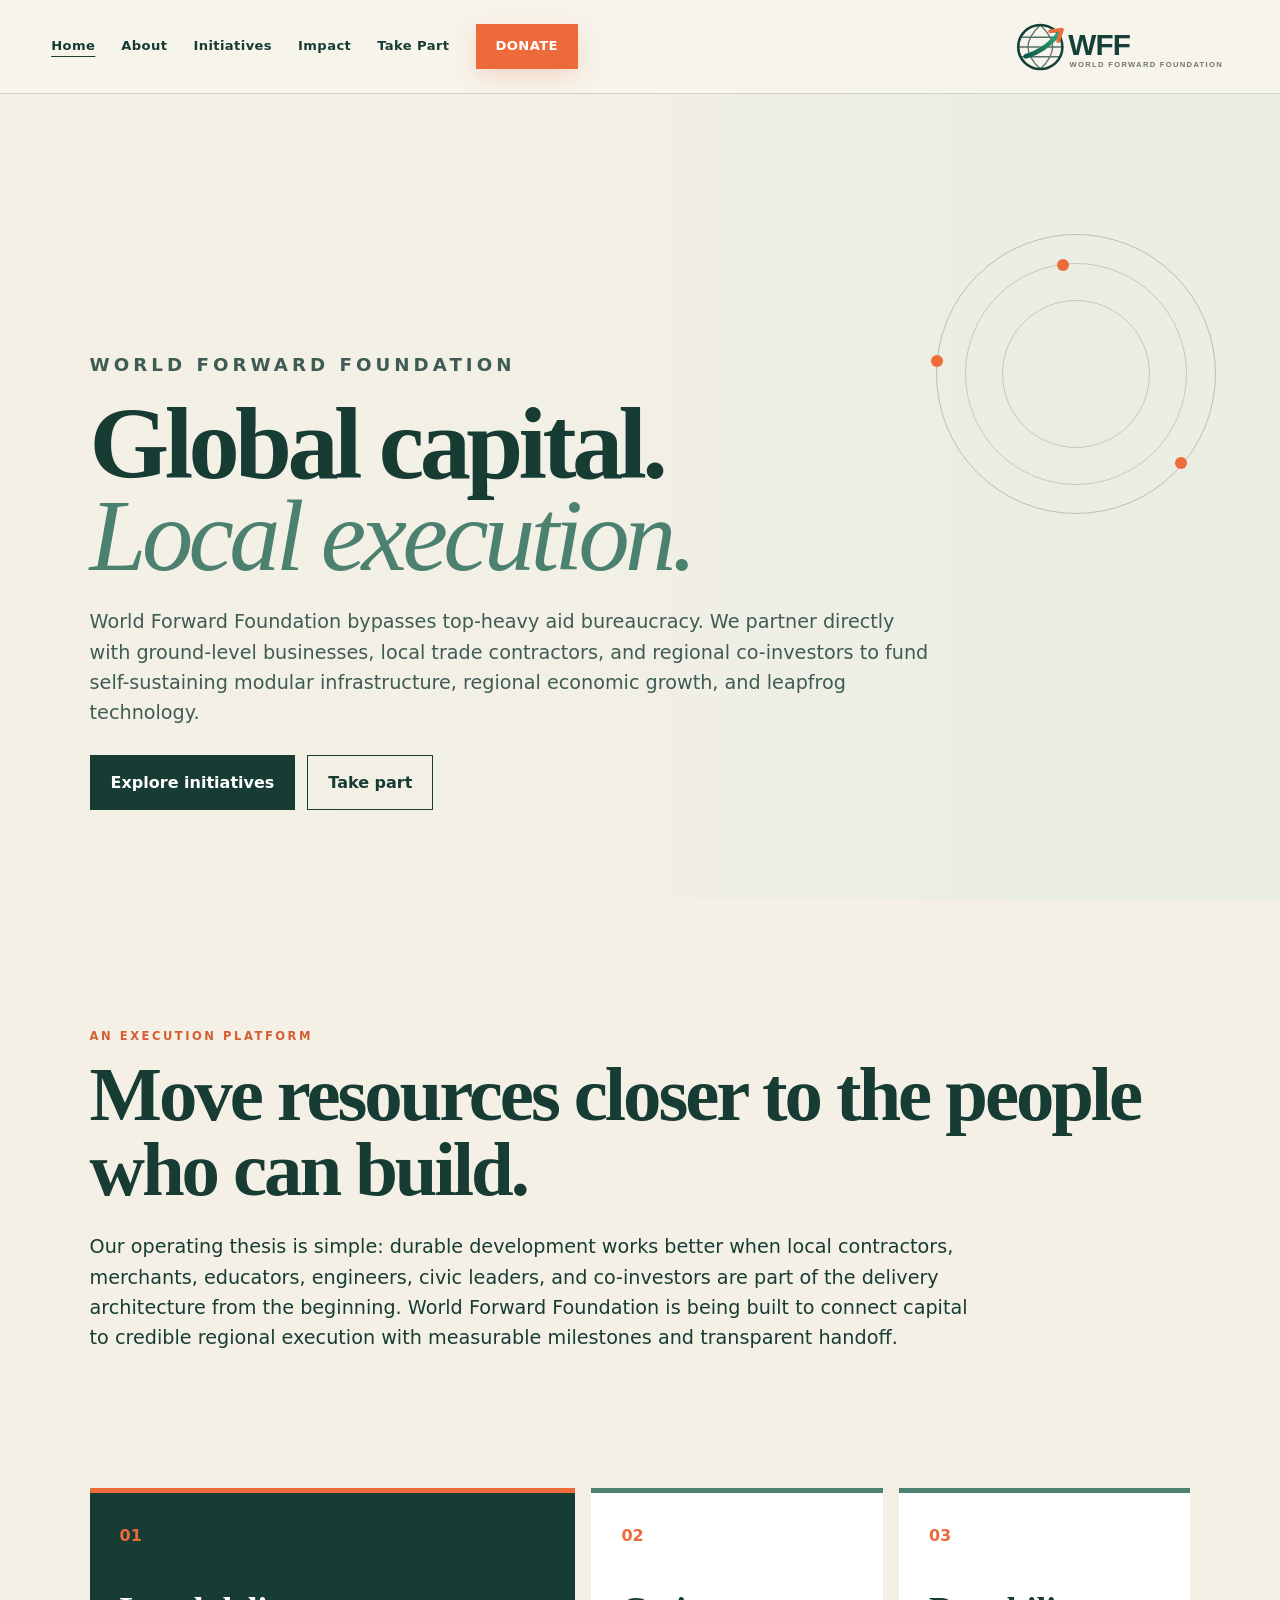
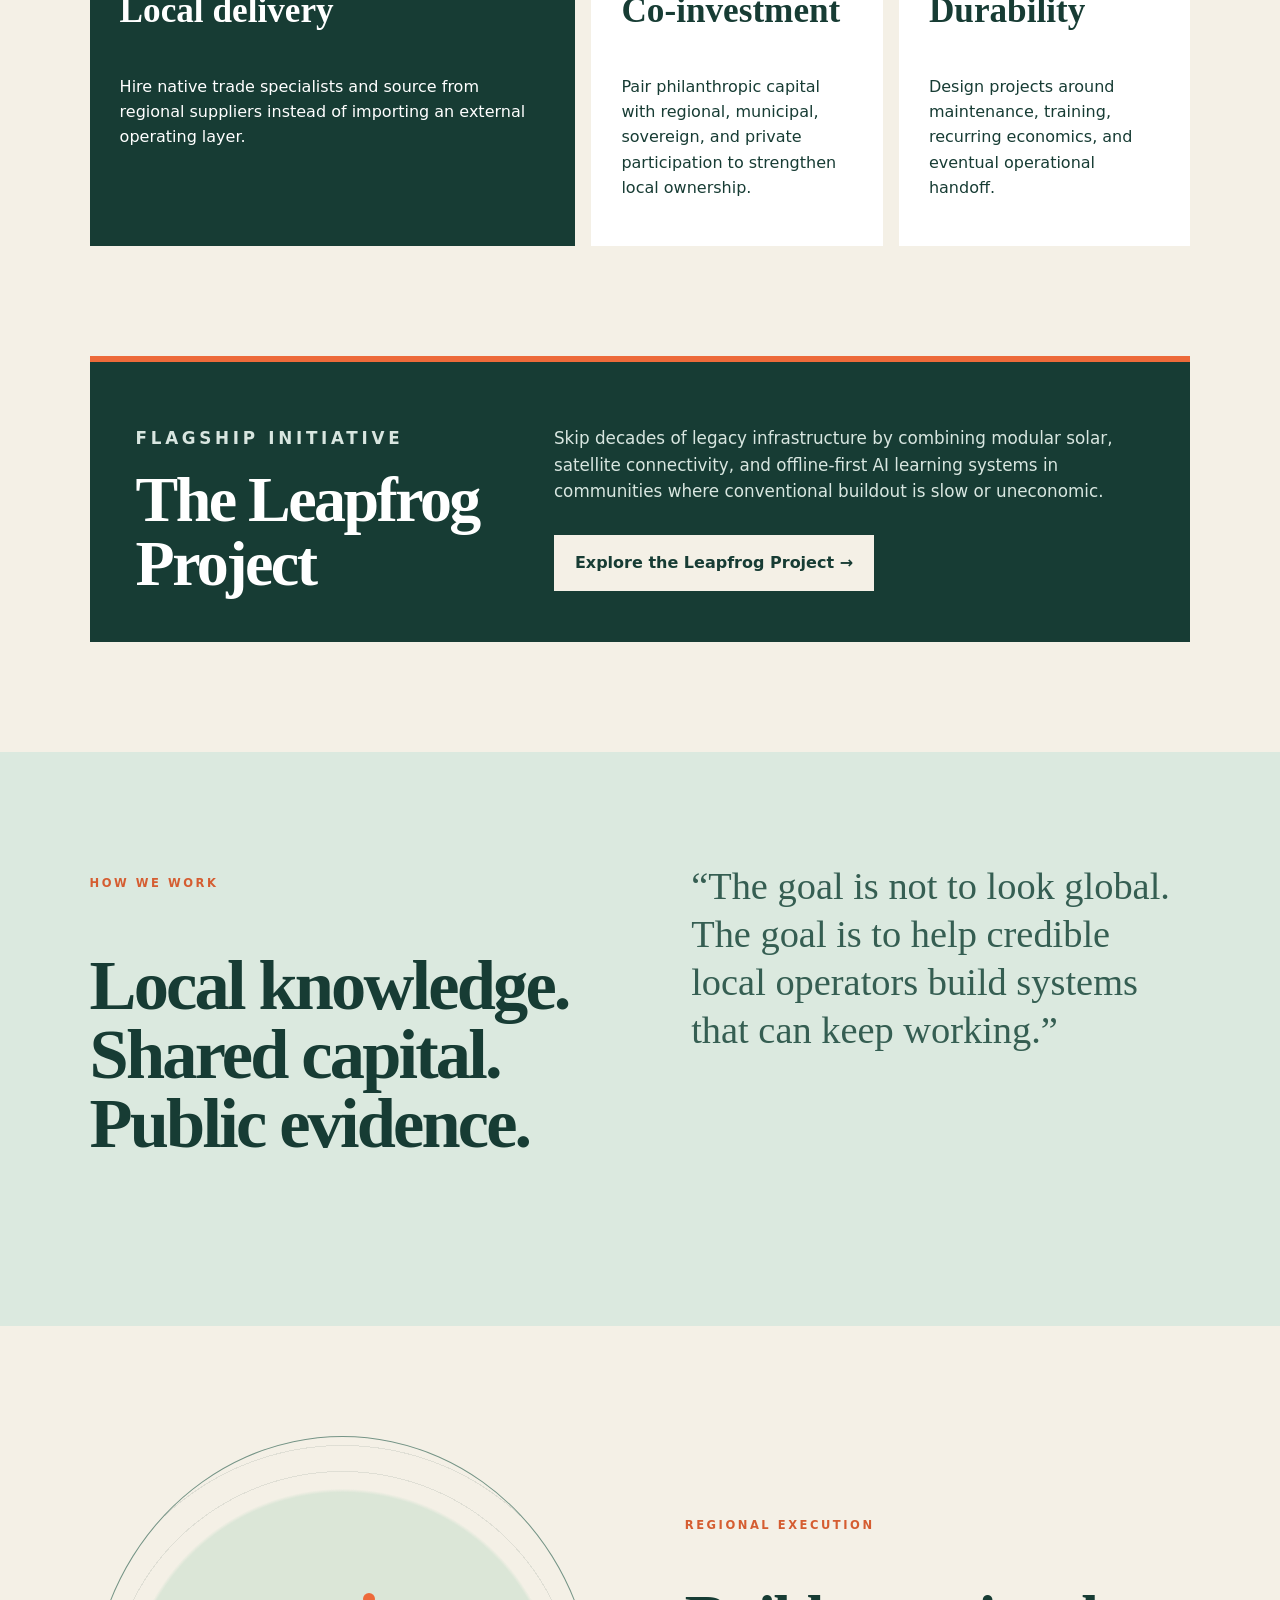
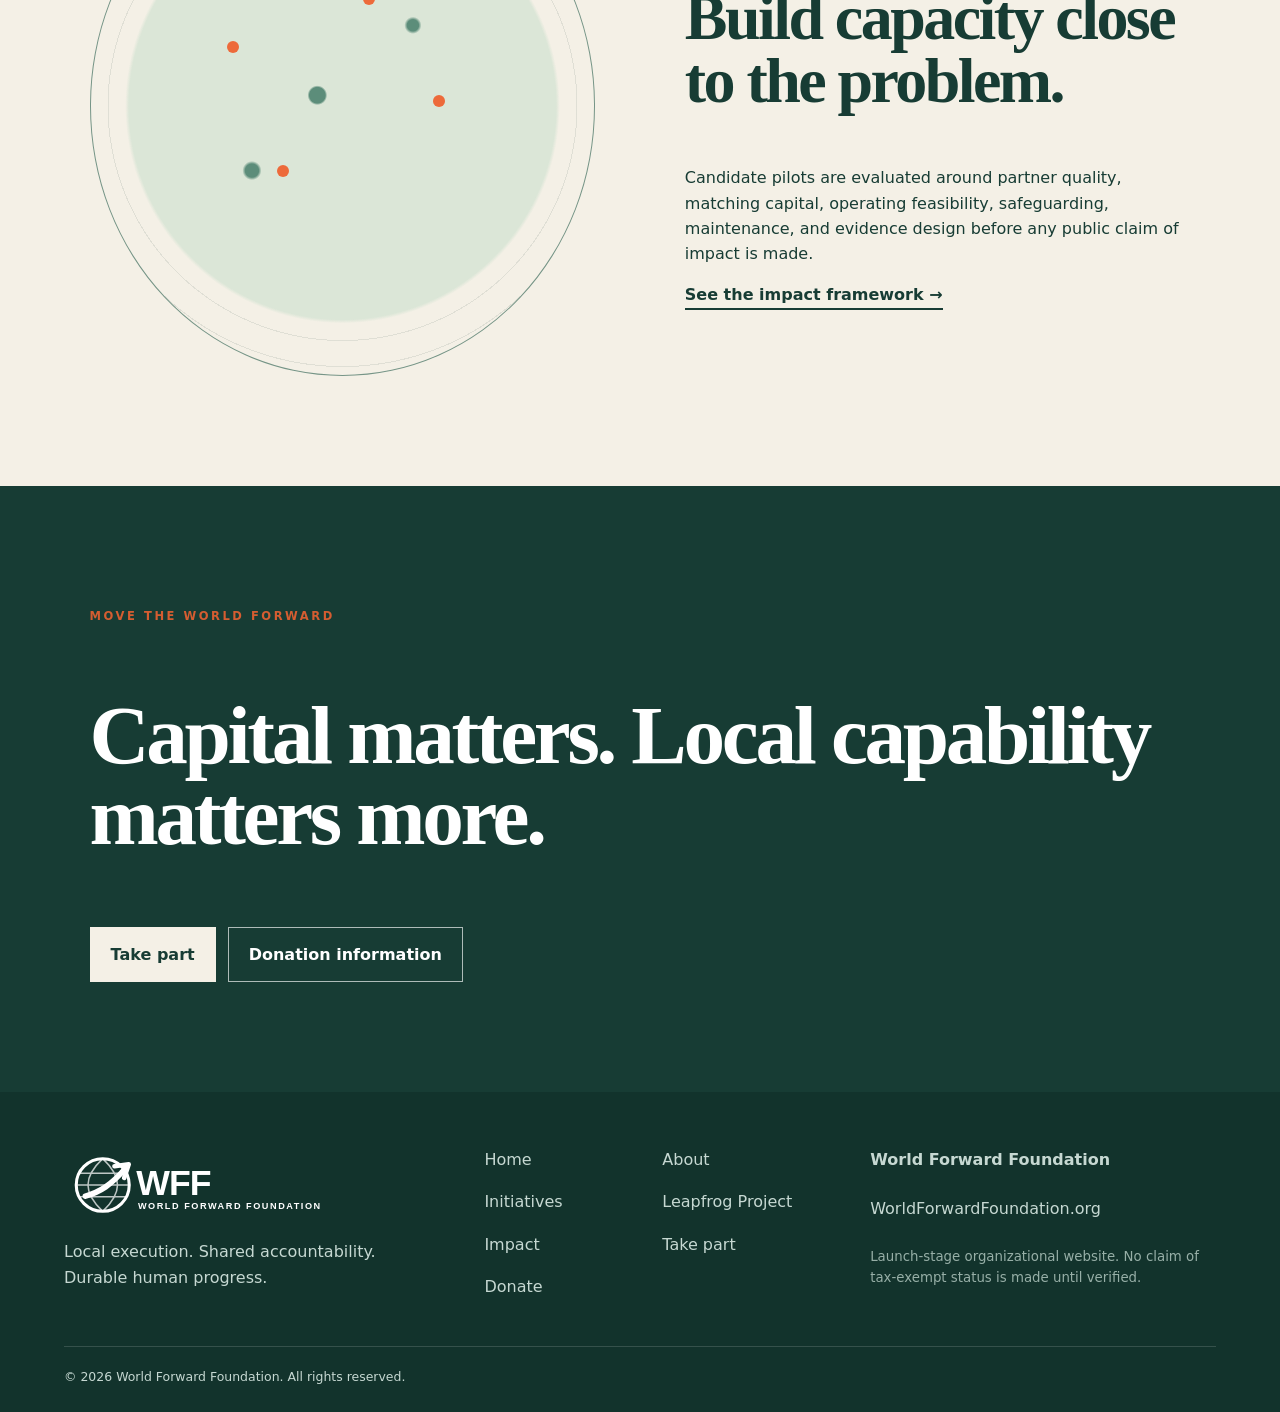
==== commit 05f3c1b8: "Remove repository links and personal studio promotion from the public website Keep navigation focuse" ====
--- a/index.html
+++ b/index.html
@@ -1 +1 @@
-<!doctype html><html lang="en"><head><meta charset="utf-8"><meta name="viewport" content="width=device-width,initial-scale=1"><title>World Forward Foundation | Local Execution, Global Progress</title><meta name="description" content="World Forward Foundation is an international nonprofit execution platform for locally delivered infrastructure, regional co-investment, and leapfrog technology."><link rel="icon" href="/assets/favicon.svg" type="image/svg+xml"><link rel="stylesheet" href="/site.css"><link rel="stylesheet" href="/wff-upgrade.css"></head><body class="wff"><a class="skip" href="#main">Skip to content</a><header class="global-header"><a class="logo-link" href="/" aria-label="World Forward Foundation home"><img src="/assets/wff-logo.svg" alt="World Forward Foundation"></a><nav aria-label="Primary"><a href="/" aria-current="page">Home</a><a href="/about">About</a><a href="/initiatives">Initiatives</a><a href="/impact">Impact</a><a href="/get-involved">Take Part</a><a class="donate" href="/donate">Donate</a></nav><button class="menu" aria-label="Open navigation" aria-expanded="false">☰</button></header><main id="main"><section class="page-hero home-hero exec-hero"><div class="hero-media" aria-hidden="true"></div><div class="hero-copy"><p class="kicker">WORLD FORWARD FOUNDATION</p><h1>Global capital.<br><em>Local execution.</em></h1><p>World Forward Foundation bypasses top-heavy aid bureaucracy. We partner directly with ground-level businesses, local trade contractors, and regional co-investors to fund self-sustaining modular infrastructure, regional economic growth, and leapfrog technology.</p><div class="hero-actions"><a class="button ink" href="/initiatives">Explore initiatives</a><a class="button line" href="/get-involved">Take part</a></div></div><div class="orbit" aria-hidden="true"><i></i><i></i><i></i></div></section><section class="manifesto"><p class="eyebrow">AN EXECUTION PLATFORM</p><h2>Move resources closer to the people who can build.</h2><p>Our operating thesis is simple: durable development works better when local contractors, merchants, educators, engineers, civic leaders, and co-investors are part of the delivery architecture from the beginning. World Forward Foundation is being built to connect capital to credible regional execution with measurable milestones and transparent handoff.</p></section><section class="world-grid"><article class="feature"><span>01</span><h3>Local delivery</h3><p>Hire native trade specialists and source from regional suppliers instead of importing an external operating layer.</p></article><article><span>02</span><h3>Co-investment</h3><p>Pair philanthropic capital with regional, municipal, sovereign, and private participation to strengthen local ownership.</p></article><article><span>03</span><h3>Durability</h3><p>Design projects around maintenance, training, recurring economics, and eventual operational handoff.</p></article></section><section class="initiative-callout"><div><p class="eyebrow">FLAGSHIP INITIATIVE</p><h2>The Leapfrog Project</h2></div><div><p>Skip decades of legacy infrastructure by combining modular solar, satellite connectivity, and offline-first AI learning systems in communities where conventional buildout is slow or uneconomic.</p><a class="button paper" href="/initiatives/leapfrog">Explore the Leapfrog Project →</a></div></section><section class="field-note"><div><p class="eyebrow">HOW WE WORK</p><h2>Local knowledge. Shared capital. Public evidence.</h2></div><blockquote>“The goal is not to look global. The goal is to help credible local operators build systems that can keep working.”</blockquote></section><section class="map-section"><div class="map-visual" aria-hidden="true"><span class="pulse p1"></span><span class="pulse p2"></span><span class="pulse p3"></span><span class="pulse p4"></span></div><div><p class="eyebrow">REGIONAL EXECUTION</p><h2>Build capacity close to the problem.</h2><p>Candidate pilots are evaluated around partner quality, matching capital, operating feasibility, safeguarding, maintenance, and evidence design before any public claim of impact is made.</p><a class="text-link" href="/impact">See the impact framework →</a></div></section><section class="cta-band"><p class="eyebrow">MOVE THE WORLD FORWARD</p><h2>Capital matters. Local capability matters more.</h2><div><a class="button paper" href="/get-involved">Take part</a><a class="button ghost" href="/donate">Donation information</a></div></section></main><footer class="global-footer"><div class="footer-brand"><img src="/assets/wff-logo.svg" alt=""><p>Local execution. Shared accountability. Durable human progress.</p></div><nav aria-label="Footer"><a href="/">Home</a><a href="/about">About</a><a href="/initiatives">Initiatives</a><a href="/initiatives/leapfrog">Leapfrog Project</a><a href="/impact">Impact</a><a href="/get-involved">Take part</a><a href="/donate">Donate</a></nav><div class="footer-note"><b>World Forward Foundation</b><span>WorldForwardFoundation.org</span><small>Launch-stage organizational website. No claim of tax-exempt status is made until verified.</small></div><p class="copyright">© 2026 World Forward Foundation. All rights reserved.</p><div class="jj-venture-nav" style="border-top:1px solid rgba(255,255,255,.10);padding:1rem 1.25rem 1.15rem;text-align:center;font-size:.78rem;letter-spacing:.045em"><a href="https://www.josephjilovec.com/ventures" style="color:#E7C45A;text-decoration:none;font-weight:700">A Joseph Jilovec Venture</a><span aria-hidden="true" style="color:#E7C45A;margin:0 .65rem;opacity:.7">•</span><a href="https://www.josephjilovec.com/ventures" style="color:#E7C45A;text-decoration:none;font-weight:800">Explore the Venture Studio →</a></div></footer><script src="/site.js" defer></script></body></html>+<!doctype html><html lang="en"><head><meta charset="utf-8"><meta name="viewport" content="width=device-width,initial-scale=1"><title>World Forward Foundation | Local Execution, Global Progress</title><meta name="description" content="World Forward Foundation is an international nonprofit execution platform for locally delivered infrastructure, regional co-investment, and leapfrog technology."><link rel="icon" href="/assets/favicon.svg" type="image/svg+xml"><link rel="stylesheet" href="/site.css"><link rel="stylesheet" href="/wff-upgrade.css"></head><body class="wff"><a class="skip" href="#main">Skip to content</a><header class="global-header"><a class="logo-link" href="/" aria-label="World Forward Foundation home"><img src="/assets/wff-logo.svg" alt="World Forward Foundation"></a><nav aria-label="Primary"><a href="/" aria-current="page">Home</a><a href="/about">About</a><a href="/initiatives">Initiatives</a><a href="/impact">Impact</a><a href="/get-involved">Take Part</a><a class="donate" href="/donate">Donate</a></nav><button class="menu" aria-label="Open navigation" aria-expanded="false">☰</button></header><main id="main"><section class="page-hero home-hero exec-hero"><div class="hero-media" aria-hidden="true"></div><div class="hero-copy"><p class="kicker">WORLD FORWARD FOUNDATION</p><h1>Global capital.<br><em>Local execution.</em></h1><p>World Forward Foundation bypasses top-heavy aid bureaucracy. We partner directly with ground-level businesses, local trade contractors, and regional co-investors to fund self-sustaining modular infrastructure, regional economic growth, and leapfrog technology.</p><div class="hero-actions"><a class="button ink" href="/initiatives">Explore initiatives</a><a class="button line" href="/get-involved">Take part</a></div></div><div class="orbit" aria-hidden="true"><i></i><i></i><i></i></div></section><section class="manifesto"><p class="eyebrow">AN EXECUTION PLATFORM</p><h2>Move resources closer to the people who can build.</h2><p>Our operating thesis is simple: durable development works better when local contractors, merchants, educators, engineers, civic leaders, and co-investors are part of the delivery architecture from the beginning. World Forward Foundation is being built to connect capital to credible regional execution with measurable milestones and transparent handoff.</p></section><section class="world-grid"><article class="feature"><span>01</span><h3>Local delivery</h3><p>Hire native trade specialists and source from regional suppliers instead of importing an external operating layer.</p></article><article><span>02</span><h3>Co-investment</h3><p>Pair philanthropic capital with regional, municipal, sovereign, and private participation to strengthen local ownership.</p></article><article><span>03</span><h3>Durability</h3><p>Design projects around maintenance, training, recurring economics, and eventual operational handoff.</p></article></section><section class="initiative-callout"><div><p class="eyebrow">FLAGSHIP INITIATIVE</p><h2>The Leapfrog Project</h2></div><div><p>Skip decades of legacy infrastructure by combining modular solar, satellite connectivity, and offline-first AI learning systems in communities where conventional buildout is slow or uneconomic.</p><a class="button paper" href="/initiatives/leapfrog">Explore the Leapfrog Project →</a></div></section><section class="field-note"><div><p class="eyebrow">HOW WE WORK</p><h2>Local knowledge. Shared capital. Public evidence.</h2></div><blockquote>“The goal is not to look global. The goal is to help credible local operators build systems that can keep working.”</blockquote></section><section class="map-section"><div class="map-visual" aria-hidden="true"><span class="pulse p1"></span><span class="pulse p2"></span><span class="pulse p3"></span><span class="pulse p4"></span></div><div><p class="eyebrow">REGIONAL EXECUTION</p><h2>Build capacity close to the problem.</h2><p>Candidate pilots are evaluated around partner quality, matching capital, operating feasibility, safeguarding, maintenance, and evidence design before any public claim of impact is made.</p><a class="text-link" href="/impact">See the impact framework →</a></div></section><section class="cta-band"><p class="eyebrow">MOVE THE WORLD FORWARD</p><h2>Capital matters. Local capability matters more.</h2><div><a class="button paper" href="/get-involved">Take part</a><a class="button ghost" href="/donate">Donation information</a></div></section></main><footer class="global-footer"><div class="footer-brand"><img src="/assets/wff-logo.svg" alt=""><p>Local execution. Shared accountability. Durable human progress.</p></div><nav aria-label="Footer"><a href="/">Home</a><a href="/about">About</a><a href="/initiatives">Initiatives</a><a href="/initiatives/leapfrog">Leapfrog Project</a><a href="/impact">Impact</a><a href="/get-involved">Take part</a><a href="/donate">Donate</a></nav><div class="footer-note"><b>World Forward Foundation</b><span>WorldForwardFoundation.org</span><small>Launch-stage organizational website. No claim of tax-exempt status is made until verified.</small></div><p class="copyright">© 2026 World Forward Foundation. All rights reserved.</p></footer><script src="/site.js" defer></script></body></html>
--- a/wff-upgrade.css
+++ b/wff-upgrade.css
@@ -4,6 +4,7 @@
 .nav-label{display:inline-flex;align-items:center;gap:5px}.initiative-callout{margin:0 7vw 110px;padding:46px;background:#173c34;color:#fff;display:grid;grid-template-columns:.75fr 1.25fr;gap:5vw;align-items:start;border-top:6px solid #ed6a3a}.initiative-callout h2,.leapfrog-stack h2,.partner-block h2,.impact-dashboard h2,.impact-pipeline h2{font-family:Georgia,"Times New Roman",serif;line-height:1;letter-spacing:-.04em}.initiative-callout h2{font-size:clamp(2.8rem,5vw,5.4rem);margin:8px 0 0}.initiative-callout p{color:#d8e6e0;font-size:1.05rem}.initiative-callout .button{margin-top:14px}
 .leapfrog-hero{min-height:82vh}.leapfrog-hero .hero-media{background-image:linear-gradient(90deg,rgba(12,43,36,.94),rgba(12,43,36,.74) 52%,rgba(12,43,36,.26)),url('https://images.unsplash.com/photo-1508514177221-188b1cf16e9d?auto=format&fit=crop&w=2200&q=82');background-size:cover;background-position:center;color:#fff}.leapfrog-hero .hero-copy{color:#fff}.leapfrog-hero .hero-copy p{color:#dce9e4}.leapfrog-hero .kicker{color:#ff8b5e}.leapfrog-hero h1{color:#fff;font-size:clamp(3.6rem,7vw,7.5rem)}.leapfrog-hero h1 em{color:#9bd4bd}.leapfrog-intro{padding:100px 7vw;display:grid;grid-template-columns:.78fr 1.22fr;gap:7vw}.leapfrog-intro h2{font-family:Georgia,serif;font-size:clamp(2.8rem,5vw,5.5rem);line-height:1;letter-spacing:-.04em;margin:10px 0}.leapfrog-intro .lead-copy{font-size:1.2rem;color:#3e5c54}.leapfrog-stack{padding:0 7vw 110px;display:grid;gap:18px}.leapfrog-card{display:grid;grid-template-columns:95px 1fr .72fr;gap:28px;align-items:start;padding:38px;background:#fff;border-top:4px solid #4c816f}.leapfrog-card>span{font-family:Georgia,serif;font-size:3.4rem;color:#ed6a3a}.leapfrog-card h2{font-size:clamp(2rem,3.5vw,3.8rem);margin:0 0 12px}.leapfrog-card aside{padding-left:25px;border-left:1px solid #c9d2cc;color:#4c685f}.proof-note{margin:0 7vw 110px;padding:36px;border:1px solid #9eb3a9;background:#e8efe9}.proof-note strong{display:block;margin-bottom:8px;color:#173c34}.proof-note p{margin:0;color:#466158}
 .partner-shell{padding:100px 7vw}.partner-block{display:grid;grid-template-columns:.75fr 1.25fr;gap:6vw;padding:48px 0;border-top:1px solid #829b91}.partner-block:first-child{border-top:4px solid #ed6a3a}.partner-block h2{font-size:clamp(2.4rem,4.4vw,4.8rem);margin:8px 0}.partner-block .partner-copy{font-size:1.12rem}.role-grid{display:grid;grid-template-columns:repeat(3,1fr);gap:16px;margin-top:36px}.role-grid article{padding:28px;background:#fff;border-top:4px solid #4c816f}.role-grid h3{font-family:Georgia,serif;font-size:1.6rem;margin-top:0}.role-grid p{color:#52675f}.co-invest{background:#173c34;color:#fff;margin:0 -7vw;padding:80px 7vw}.co-invest h2{color:#fff}.co-invest p{color:#d3e2dc}
-.impact-dashboard{padding:100px 7vw;display:grid;grid-template-columns:1.1fr .9fr;gap:5vw;align-items:stretch}.pilot-map{position:relative;min-height:580px;background:radial-gradient(circle at 50% 46%,#dce8dd 0 46%,transparent 46.5%),repeating-radial-gradient(circle at 50% 46%,rgba(23,60,52,.08) 0 1px,transparent 1px 38px),#eef1e9;border:1px solid #9bb0a6;overflow:hidden}.pilot-map:before{content:'REGIONAL PILOT DASHBOARD';position:absolute;top:22px;left:24px;font-size:.68rem;font-weight:900;letter-spacing:.18em;color:#d55d31}.region-dot{position:absolute;width:18px;height:18px;border-radius:50%;border:4px solid #f4f0e6;background:#ed6a3a;box-shadow:0 0 0 1px #173c34;cursor:pointer}.region-dot:hover,.region-dot[aria-pressed=true]{transform:scale(1.18);background:#173c34}.region-dot.eaf{left:59%;top:54%}.region-dot.eeu{left:56%;top:31%}.region-dot.sam{left:35%;top:66%}.region-dot.mea{left:62%;top:42%}.map-key{position:absolute;left:24px;bottom:24px;right:24px;padding:16px;background:rgba(244,240,230,.92);font-size:.82rem}.map-key b{display:block;color:#173c34}.impact-metrics{display:flex;flex-direction:column;justify-content:center}.impact-metrics h2{font-size:clamp(3rem,5vw,5.5rem);margin:10px 0 24px}.metric-card{padding:20px 0;border-top:1px solid #a6b7af}.metric-card span{display:block;color:#d55d31;font-size:.72rem;font-weight:900;letter-spacing:.12em;text-transform:uppercase}.metric-card strong{display:block;font-family:Georgia,serif;font-size:1.65rem;font-weight:400}.metric-card small{display:block;color:#617169}.impact-pipeline{padding:100px 7vw;background:#fff}.impact-pipeline>h2{font-size:clamp(3rem,5vw,5.5rem)}.pipeline-list{display:grid;gap:0;margin-top:42px}.pipeline-list article{display:grid;grid-template-columns:95px 1fr 1fr;gap:30px;padding:30px 0;border-top:1px solid #aebcb5}.pipeline-list b{font-family:Georgia,serif;font-size:3rem;color:#ed6a3a}.pipeline-list h3{margin:0;font-family:Georgia,serif;font-size:1.7rem}.pipeline-list p{margin:0;color:#52665e}.status-badge{display:inline-flex;padding:7px 10px;border:1px solid currentColor;font-size:.68rem;font-weight:900;letter-spacing:.12em;text-transform:uppercase}
-@media(max-width:1000px){.initiative-callout,.leapfrog-intro,.partner-block,.impact-dashboard{grid-template-columns:1fr}.leapfrog-card{grid-template-columns:70px 1fr}.leapfrog-card aside{grid-column:2;padding:18px 0 0;border-left:0;border-top:1px solid #c9d2cc}.role-grid{grid-template-columns:1fr}.pilot-map{min-height:480px}.pipeline-list article{grid-template-columns:70px 1fr}.pipeline-list p{grid-column:2}.global-header nav{gap:17px}}
-@media(max-width:700px){.initiative-callout{margin:0 6vw 75px;padding:30px}.leapfrog-intro,.partner-shell,.impact-dashboard,.impact-pipeline{padding:75px 6vw}.leapfrog-stack{padding:0 6vw 75px}.leapfrog-card{grid-template-columns:1fr;padding:28px}.leapfrog-card aside{grid-column:auto}.proof-note{margin:0 6vw 75px}.pilot-map{min-height:400px}.region-dot.eaf{left:62%}.region-dot.sam{left:30%}.pipeline-list article{grid-template-columns:55px 1fr;gap:15px}}
+.impact-dashboard{padding:100px 7vw;display:grid;grid-template-columns:1.1fr .9fr;gap:5vw;align-items:stretch}.pilot-map{position:relative;min-height:620px;border:1px solid #8ea79d;overflow:hidden;background:radial-gradient(circle at 50% 45%,#e4ece6 0,#d5e0d8 44%,#c7d5cd 70%,#b8c9c0 100%)}.pilot-map:before{content:'REGIONAL PILOT DASHBOARD';position:absolute;z-index:6;top:22px;left:24px;font-size:.68rem;font-weight:900;letter-spacing:.18em;color:#d55d31}.globe-dashboard{isolation:isolate}.globe-stage{position:absolute;inset:54px 22px 82px;display:grid;place-items:center;perspective:900px}.globe-shadow{position:absolute;width:min(78%,470px);height:48px;bottom:3%;border-radius:50%;background:radial-gradient(ellipse,rgba(18,51,44,.23),rgba(18,51,44,0) 68%);filter:blur(7px)}.earth-globe{position:relative;width:min(82%,500px);aspect-ratio:1;border-radius:50%;overflow:hidden;box-shadow:inset -50px -36px 76px rgba(12,42,35,.36),inset 22px 20px 38px rgba(255,255,255,.13),0 34px 65px rgba(30,67,58,.22),0 0 0 1px rgba(23,60,52,.28);transform:rotate(-5deg)}.earth-globe:before{content:"";position:absolute;z-index:3;inset:0;border-radius:50%;background:radial-gradient(circle at 32% 23%,rgba(255,255,255,.28),transparent 24%),linear-gradient(115deg,rgba(255,255,255,.05),transparent 38%,rgba(8,34,29,.16) 75%);pointer-events:none}.earth-globe:after{content:"";position:absolute;z-index:4;inset:0;border-radius:50%;box-shadow:inset 0 0 0 2px rgba(244,240,230,.18),inset -22px -14px 42px rgba(5,28,23,.26);pointer-events:none}.globe-map{display:block;width:100%;height:100%}.graticule{fill:none;stroke:rgba(244,240,230,.17);stroke-width:1.1}.continents{filter:drop-shadow(0 2px 2px rgba(19,55,47,.16))}.region-dot{position:absolute;z-index:8;width:18px;height:18px;padding:0;border-radius:50%;border:4px solid #f4f0e6;background:#ed6a3a;box-shadow:0 0 0 1px #173c34,0 0 0 8px rgba(237,106,58,.13);cursor:pointer;transition:transform .2s ease,background .2s ease,box-shadow .2s ease}.region-dot:after{content:"";position:absolute;inset:-10px;border:1px solid rgba(237,106,58,.42);border-radius:50%;animation:globePulse 2.7s ease-out infinite}.region-dot span{position:absolute;left:50%;top:22px;transform:translateX(-50%);white-space:nowrap;padding:5px 8px;background:rgba(244,240,230,.93);color:#173c34;font-size:.66rem;font-weight:900;letter-spacing:.05em;text-transform:uppercase;box-shadow:0 5px 14px rgba(23,60,52,.1);pointer-events:none}.region-dot:hover,.region-dot[aria-pressed=true]{transform:scale(1.2);background:#173c34;box-shadow:0 0 0 1px #173c34,0 0 0 9px rgba(23,60,52,.14)}.region-dot[aria-pressed=true] span{background:#173c34;color:#fff}.region-dot.africa{left:57.8%;top:50.8%}.region-dot.europe{left:57%;top:33.5%}.region-dot.middle-east{left:64.5%;top:42.2%}.region-dot.south-america{left:31.5%;top:60.5%}.map-key{position:absolute;z-index:9;left:24px;bottom:24px;right:24px;padding:16px;background:rgba(244,240,230,.94);border:1px solid rgba(23,60,52,.13);font-size:.82rem;backdrop-filter:blur(7px)}.map-key b{display:block;color:#173c34}.impact-metrics{display:flex;flex-direction:column;justify-content:center}.impact-metrics h2{font-size:clamp(3rem,5vw,5.5rem);margin:10px 0 24px}.metric-card{padding:20px 0;border-top:1px solid #a6b7af}.metric-card span{display:block;color:#d55d31;font-size:.72rem;font-weight:900;letter-spacing:.12em;text-transform:uppercase}.metric-card strong{display:block;font-family:Georgia,serif;font-size:1.65rem;font-weight:400}.metric-card small{display:block;color:#617169}.impact-pipeline{padding:100px 7vw;background:#fff}.impact-pipeline>h2{font-size:clamp(3rem,5vw,5.5rem)}.pipeline-list{display:grid;gap:0;margin-top:42px}.pipeline-list article{display:grid;grid-template-columns:95px 1fr 1fr;gap:30px;padding:30px 0;border-top:1px solid #aebcb5}.pipeline-list b{font-family:Georgia,serif;font-size:3rem;color:#ed6a3a}.pipeline-list h3{margin:0;font-family:Georgia,serif;font-size:1.7rem}.pipeline-list p{margin:0;color:#52665e}.status-badge{display:inline-flex;padding:7px 10px;border:1px solid currentColor;font-size:.68rem;font-weight:900;letter-spacing:.12em;text-transform:uppercase}@keyframes globePulse{0%{transform:scale(.7);opacity:.9}80%,100%{transform:scale(1.9);opacity:0}}
+@media(max-width:1000px){.initiative-callout,.leapfrog-intro,.partner-block,.impact-dashboard{grid-template-columns:1fr}.leapfrog-card{grid-template-columns:70px 1fr}.leapfrog-card aside{grid-column:2;padding:18px 0 0;border-left:0;border-top:1px solid #c9d2cc}.role-grid{grid-template-columns:1fr}.pilot-map{min-height:560px}.pipeline-list article{grid-template-columns:70px 1fr}.pipeline-list p{grid-column:2}.global-header nav{gap:17px}.region-dot.africa{left:57.5%;top:51%}.region-dot.europe{left:56.5%;top:34%}.region-dot.middle-east{left:64%;top:42.5%}.region-dot.south-america{left:31%;top:61%}}
+@media(max-width:700px){.initiative-callout{margin:0 6vw 75px;padding:30px}.leapfrog-intro,.partner-shell,.impact-dashboard,.impact-pipeline{padding:75px 6vw}.leapfrog-stack{padding:0 6vw 75px}.leapfrog-card{grid-template-columns:1fr;padding:28px}.leapfrog-card aside{grid-column:auto}.proof-note{margin:0 6vw 75px}.pilot-map{min-height:470px}.globe-stage{inset:54px 6px 86px}.earth-globe{width:min(92%,390px)}.region-dot{width:16px;height:16px}.region-dot span{font-size:.56rem;padding:4px 6px}.region-dot.africa{left:58%;top:51%}.region-dot.europe{left:56.5%;top:34%}.region-dot.middle-east{left:65%;top:42.5%}.region-dot.south-america{left:30%;top:61%}.pipeline-list article{grid-template-columns:55px 1fr;gap:15px}}
+@media(prefers-reduced-motion:reduce){.region-dot:after{animation:none}}
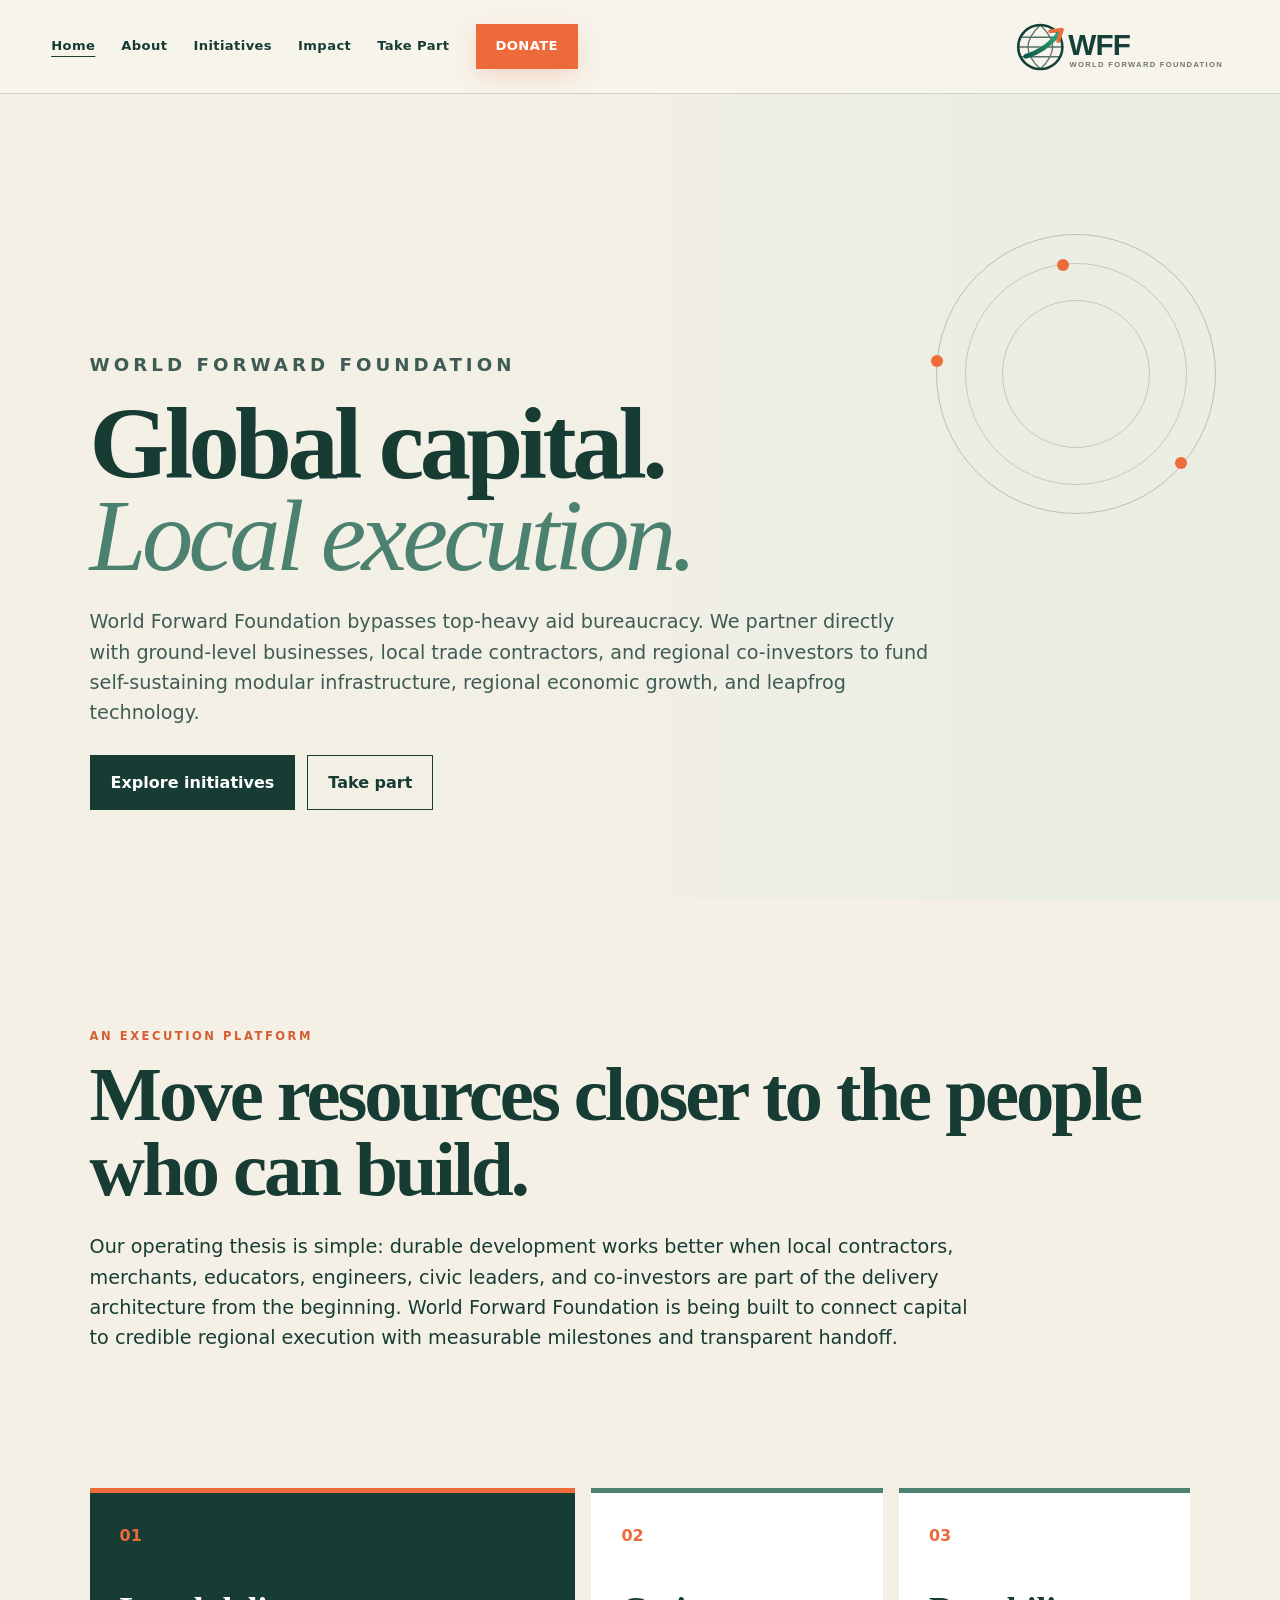
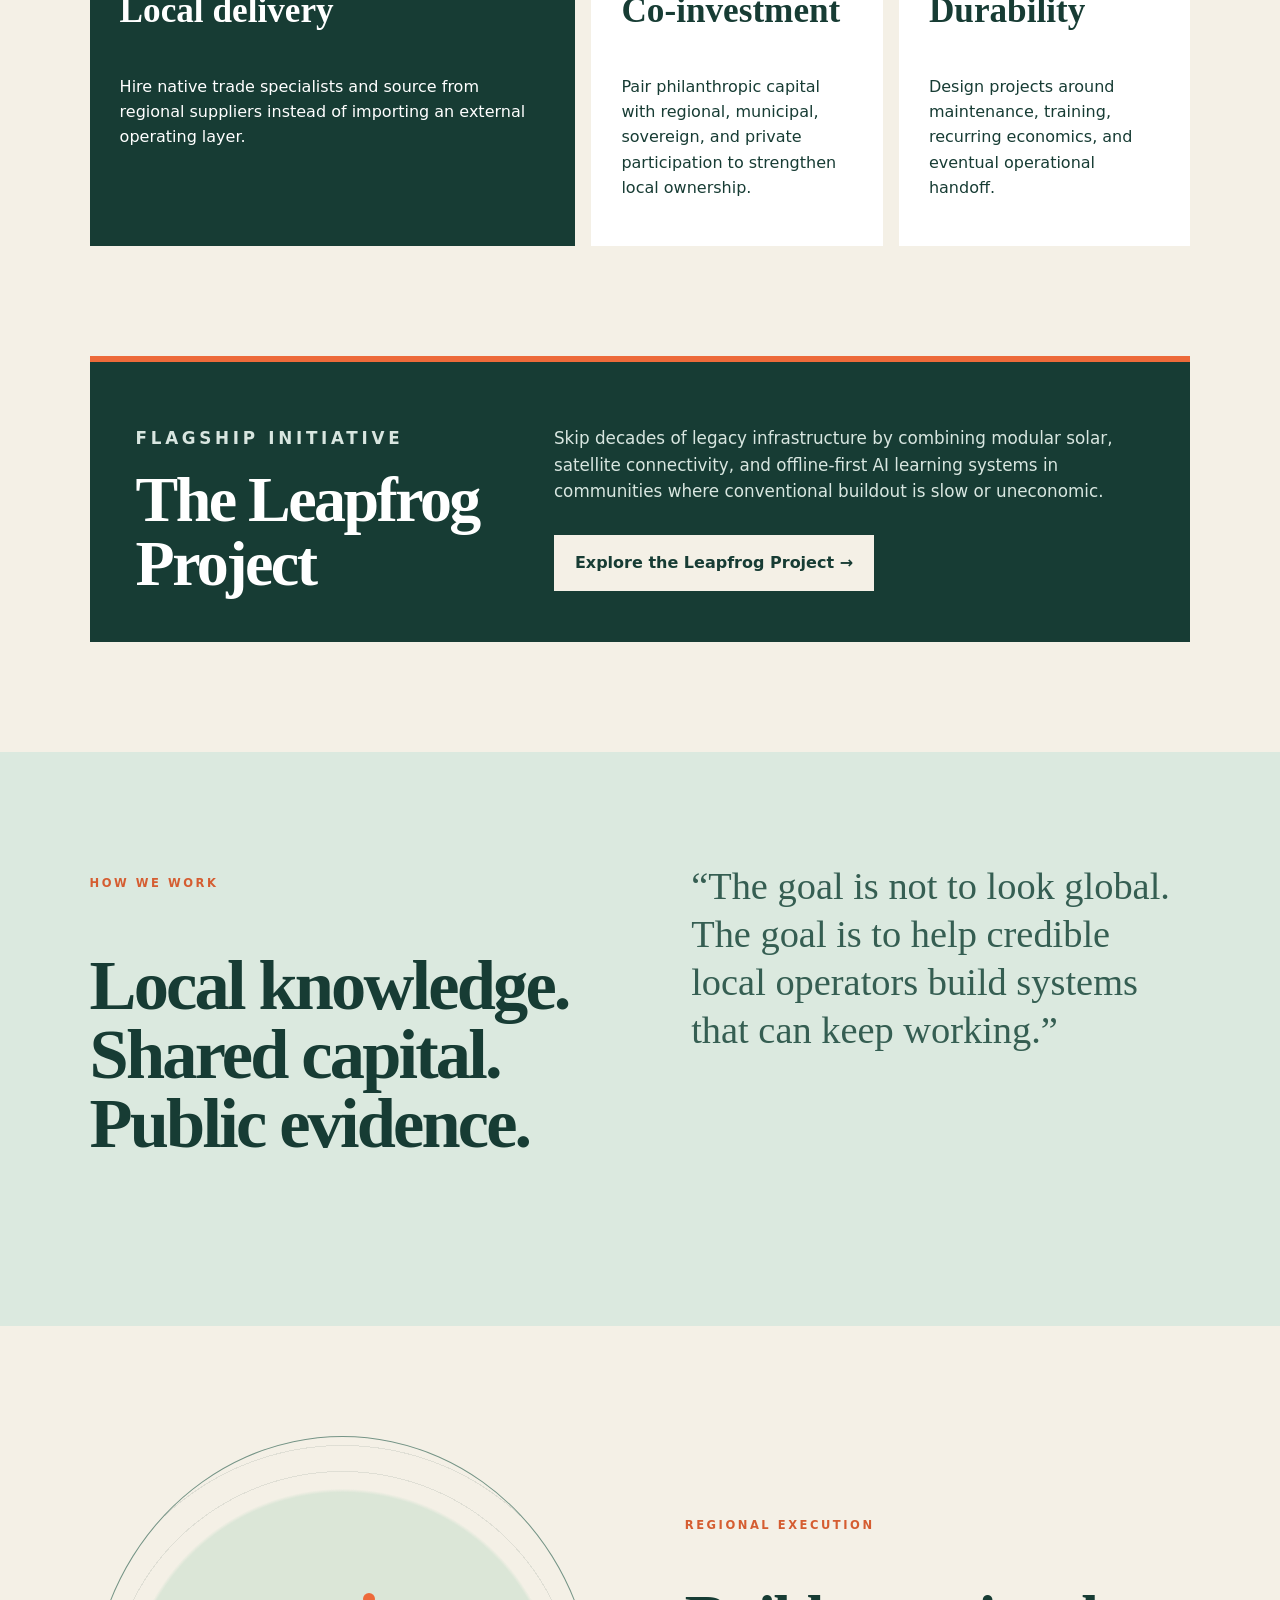
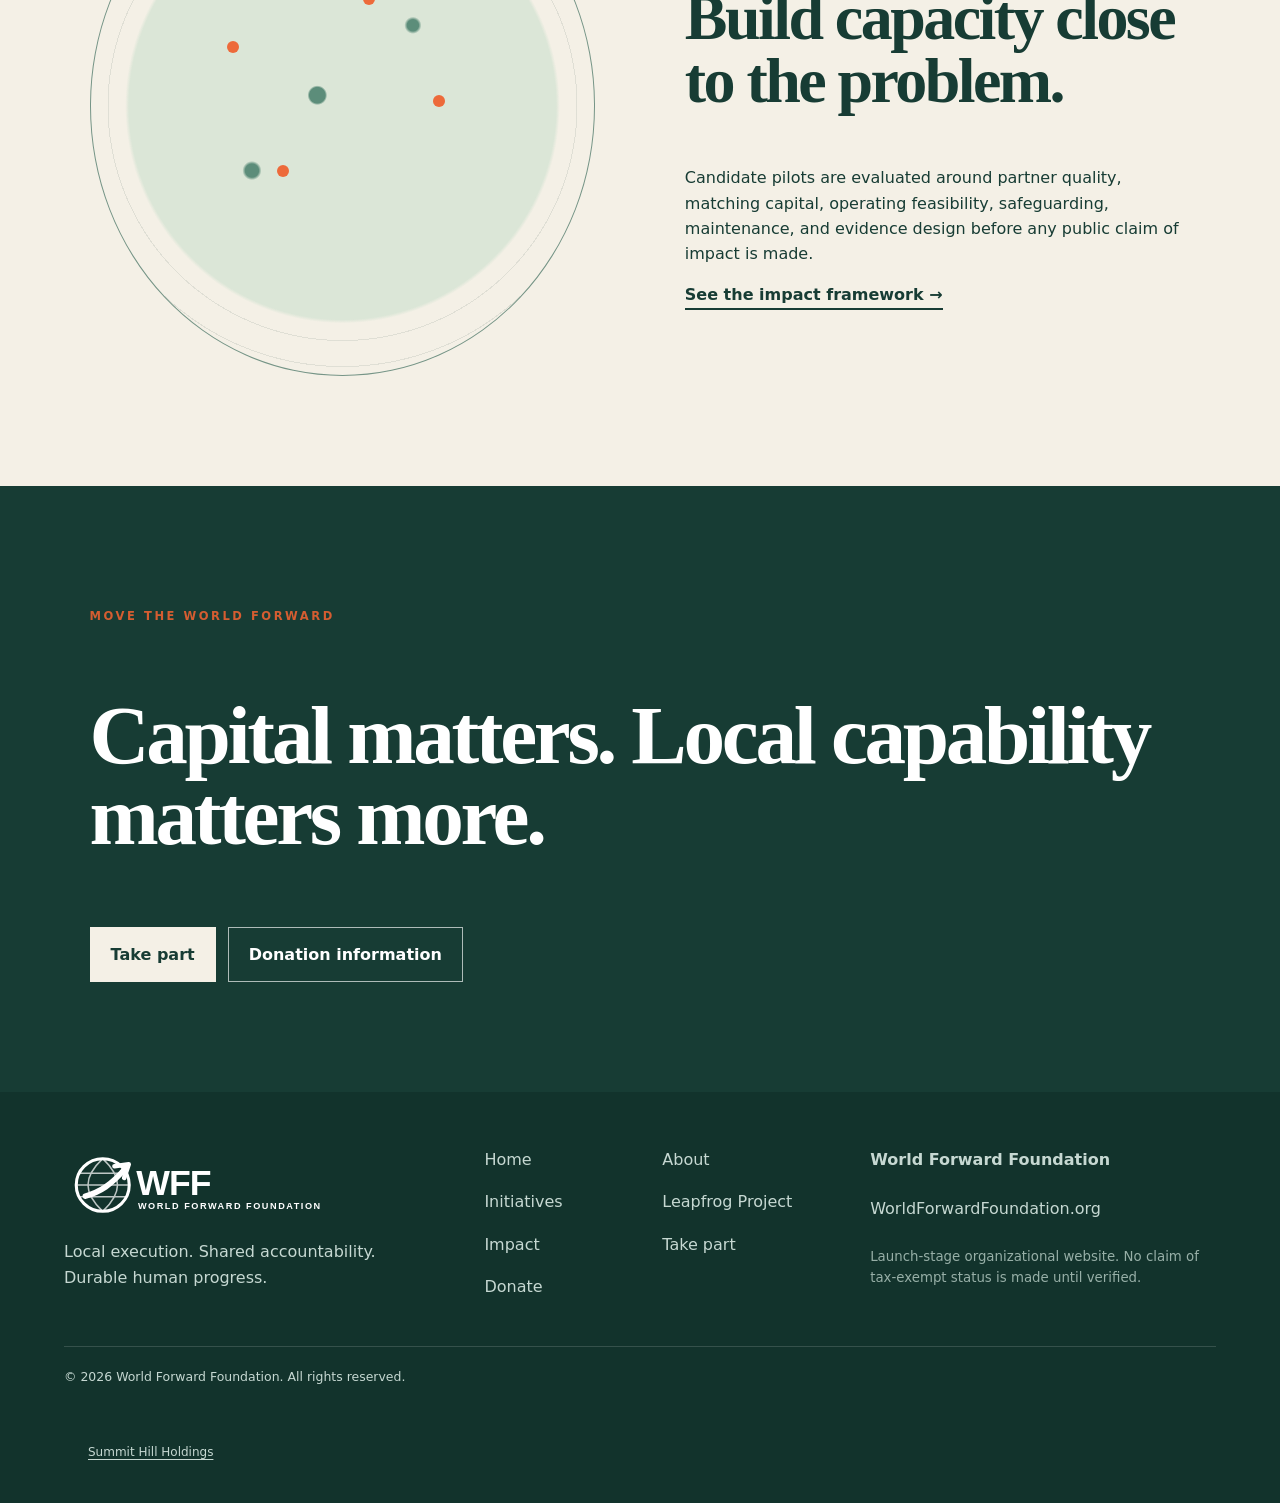
==== commit 71622a10: "Migrate branding and domain configuration to Summit Hill Holdings" ====
--- a/index.html
+++ b/index.html
@@ -1 +1 @@
-<!doctype html><html lang="en"><head><meta charset="utf-8"><meta name="viewport" content="width=device-width,initial-scale=1"><title>World Forward Foundation | Local Execution, Global Progress</title><meta name="description" content="World Forward Foundation is an international nonprofit execution platform for locally delivered infrastructure, regional co-investment, and leapfrog technology."><link rel="icon" href="/assets/favicon.svg" type="image/svg+xml"><link rel="stylesheet" href="/site.css"><link rel="stylesheet" href="/wff-upgrade.css"></head><body class="wff"><a class="skip" href="#main">Skip to content</a><header class="global-header"><a class="logo-link" href="/" aria-label="World Forward Foundation home"><img src="/assets/wff-logo.svg" alt="World Forward Foundation"></a><nav aria-label="Primary"><a href="/" aria-current="page">Home</a><a href="/about">About</a><a href="/initiatives">Initiatives</a><a href="/impact">Impact</a><a href="/get-involved">Take Part</a><a class="donate" href="/donate">Donate</a></nav><button class="menu" aria-label="Open navigation" aria-expanded="false">☰</button></header><main id="main"><section class="page-hero home-hero exec-hero"><div class="hero-media" aria-hidden="true"></div><div class="hero-copy"><p class="kicker">WORLD FORWARD FOUNDATION</p><h1>Global capital.<br><em>Local execution.</em></h1><p>World Forward Foundation bypasses top-heavy aid bureaucracy. We partner directly with ground-level businesses, local trade contractors, and regional co-investors to fund self-sustaining modular infrastructure, regional economic growth, and leapfrog technology.</p><div class="hero-actions"><a class="button ink" href="/initiatives">Explore initiatives</a><a class="button line" href="/get-involved">Take part</a></div></div><div class="orbit" aria-hidden="true"><i></i><i></i><i></i></div></section><section class="manifesto"><p class="eyebrow">AN EXECUTION PLATFORM</p><h2>Move resources closer to the people who can build.</h2><p>Our operating thesis is simple: durable development works better when local contractors, merchants, educators, engineers, civic leaders, and co-investors are part of the delivery architecture from the beginning. World Forward Foundation is being built to connect capital to credible regional execution with measurable milestones and transparent handoff.</p></section><section class="world-grid"><article class="feature"><span>01</span><h3>Local delivery</h3><p>Hire native trade specialists and source from regional suppliers instead of importing an external operating layer.</p></article><article><span>02</span><h3>Co-investment</h3><p>Pair philanthropic capital with regional, municipal, sovereign, and private participation to strengthen local ownership.</p></article><article><span>03</span><h3>Durability</h3><p>Design projects around maintenance, training, recurring economics, and eventual operational handoff.</p></article></section><section class="initiative-callout"><div><p class="eyebrow">FLAGSHIP INITIATIVE</p><h2>The Leapfrog Project</h2></div><div><p>Skip decades of legacy infrastructure by combining modular solar, satellite connectivity, and offline-first AI learning systems in communities where conventional buildout is slow or uneconomic.</p><a class="button paper" href="/initiatives/leapfrog">Explore the Leapfrog Project →</a></div></section><section class="field-note"><div><p class="eyebrow">HOW WE WORK</p><h2>Local knowledge. Shared capital. Public evidence.</h2></div><blockquote>“The goal is not to look global. The goal is to help credible local operators build systems that can keep working.”</blockquote></section><section class="map-section"><div class="map-visual" aria-hidden="true"><span class="pulse p1"></span><span class="pulse p2"></span><span class="pulse p3"></span><span class="pulse p4"></span></div><div><p class="eyebrow">REGIONAL EXECUTION</p><h2>Build capacity close to the problem.</h2><p>Candidate pilots are evaluated around partner quality, matching capital, operating feasibility, safeguarding, maintenance, and evidence design before any public claim of impact is made.</p><a class="text-link" href="/impact">See the impact framework →</a></div></section><section class="cta-band"><p class="eyebrow">MOVE THE WORLD FORWARD</p><h2>Capital matters. Local capability matters more.</h2><div><a class="button paper" href="/get-involved">Take part</a><a class="button ghost" href="/donate">Donation information</a></div></section></main><footer class="global-footer"><div class="footer-brand"><img src="/assets/wff-logo.svg" alt=""><p>Local execution. Shared accountability. Durable human progress.</p></div><nav aria-label="Footer"><a href="/">Home</a><a href="/about">About</a><a href="/initiatives">Initiatives</a><a href="/initiatives/leapfrog">Leapfrog Project</a><a href="/impact">Impact</a><a href="/get-involved">Take part</a><a href="/donate">Donate</a></nav><div class="footer-note"><b>World Forward Foundation</b><span>WorldForwardFoundation.org</span><small>Launch-stage organizational website. No claim of tax-exempt status is made until verified.</small></div><p class="copyright">© 2026 World Forward Foundation. All rights reserved.</p></footer><script src="/site.js" defer></script></body></html>+<!doctype html><html lang="en"><head><meta charset="utf-8"><meta name="viewport" content="width=device-width,initial-scale=1"><title>World Forward Foundation | Local Execution, Global Progress</title><meta name="description" content="World Forward Foundation is an international nonprofit execution platform for locally delivered infrastructure, regional co-investment, and leapfrog technology."><link rel="icon" href="/assets/favicon.svg" type="image/svg+xml"><link rel="stylesheet" href="/site.css"><link rel="stylesheet" href="/wff-upgrade.css"><link rel="canonical" href="https://worldforwardfoundation.summithillholdings.com/"></head><body class="wff"><a class="skip" href="#main">Skip to content</a><header class="global-header"><a class="logo-link" href="/" aria-label="World Forward Foundation home"><img src="/assets/wff-logo.svg" alt="World Forward Foundation"></a><nav aria-label="Primary"><a href="/" aria-current="page">Home</a><a href="/about">About</a><a href="/initiatives">Initiatives</a><a href="/impact">Impact</a><a href="/get-involved">Take Part</a><a class="donate" href="/donate">Donate</a></nav><button class="menu" aria-label="Open navigation" aria-expanded="false">☰</button></header><main id="main"><section class="page-hero home-hero exec-hero"><div class="hero-media" aria-hidden="true"></div><div class="hero-copy"><p class="kicker">WORLD FORWARD FOUNDATION</p><h1>Global capital.<br><em>Local execution.</em></h1><p>World Forward Foundation bypasses top-heavy aid bureaucracy. We partner directly with ground-level businesses, local trade contractors, and regional co-investors to fund self-sustaining modular infrastructure, regional economic growth, and leapfrog technology.</p><div class="hero-actions"><a class="button ink" href="/initiatives">Explore initiatives</a><a class="button line" href="/get-involved">Take part</a></div></div><div class="orbit" aria-hidden="true"><i></i><i></i><i></i></div></section><section class="manifesto"><p class="eyebrow">AN EXECUTION PLATFORM</p><h2>Move resources closer to the people who can build.</h2><p>Our operating thesis is simple: durable development works better when local contractors, merchants, educators, engineers, civic leaders, and co-investors are part of the delivery architecture from the beginning. World Forward Foundation is being built to connect capital to credible regional execution with measurable milestones and transparent handoff.</p></section><section class="world-grid"><article class="feature"><span>01</span><h3>Local delivery</h3><p>Hire native trade specialists and source from regional suppliers instead of importing an external operating layer.</p></article><article><span>02</span><h3>Co-investment</h3><p>Pair philanthropic capital with regional, municipal, sovereign, and private participation to strengthen local ownership.</p></article><article><span>03</span><h3>Durability</h3><p>Design projects around maintenance, training, recurring economics, and eventual operational handoff.</p></article></section><section class="initiative-callout"><div><p class="eyebrow">FLAGSHIP INITIATIVE</p><h2>The Leapfrog Project</h2></div><div><p>Skip decades of legacy infrastructure by combining modular solar, satellite connectivity, and offline-first AI learning systems in communities where conventional buildout is slow or uneconomic.</p><a class="button paper" href="/initiatives/leapfrog">Explore the Leapfrog Project →</a></div></section><section class="field-note"><div><p class="eyebrow">HOW WE WORK</p><h2>Local knowledge. Shared capital. Public evidence.</h2></div><blockquote>“The goal is not to look global. The goal is to help credible local operators build systems that can keep working.”</blockquote></section><section class="map-section"><div class="map-visual" aria-hidden="true"><span class="pulse p1"></span><span class="pulse p2"></span><span class="pulse p3"></span><span class="pulse p4"></span></div><div><p class="eyebrow">REGIONAL EXECUTION</p><h2>Build capacity close to the problem.</h2><p>Candidate pilots are evaluated around partner quality, matching capital, operating feasibility, safeguarding, maintenance, and evidence design before any public claim of impact is made.</p><a class="text-link" href="/impact">See the impact framework →</a></div></section><section class="cta-band"><p class="eyebrow">MOVE THE WORLD FORWARD</p><h2>Capital matters. Local capability matters more.</h2><div><a class="button paper" href="/get-involved">Take part</a><a class="button ghost" href="/donate">Donation information</a></div></section></main><footer class="global-footer"><div class="footer-brand"><img src="/assets/wff-logo.svg" alt=""><p>Local execution. Shared accountability. Durable human progress.</p></div><nav aria-label="Footer"><a href="/">Home</a><a href="/about">About</a><a href="/initiatives">Initiatives</a><a href="/initiatives/leapfrog">Leapfrog Project</a><a href="/impact">Impact</a><a href="/get-involved">Take part</a><a href="/donate">Donate</a></nav><div class="footer-note"><b>World Forward Foundation</b><span>WorldForwardFoundation.org</span><small>Launch-stage organizational website. No claim of tax-exempt status is made until verified.</small></div><p class="copyright">© 2026 World Forward Foundation. All rights reserved.</p><p class="holding-company-link" style="margin:0;padding:16px 24px;font-size:12px;line-height:1.6"><a href="https://summithillholdings.com/" style="color:inherit;text-decoration:underline;text-underline-offset:3px">Summit Hill Holdings</a></p></footer><script src="/site.js" defer></script></body></html>
